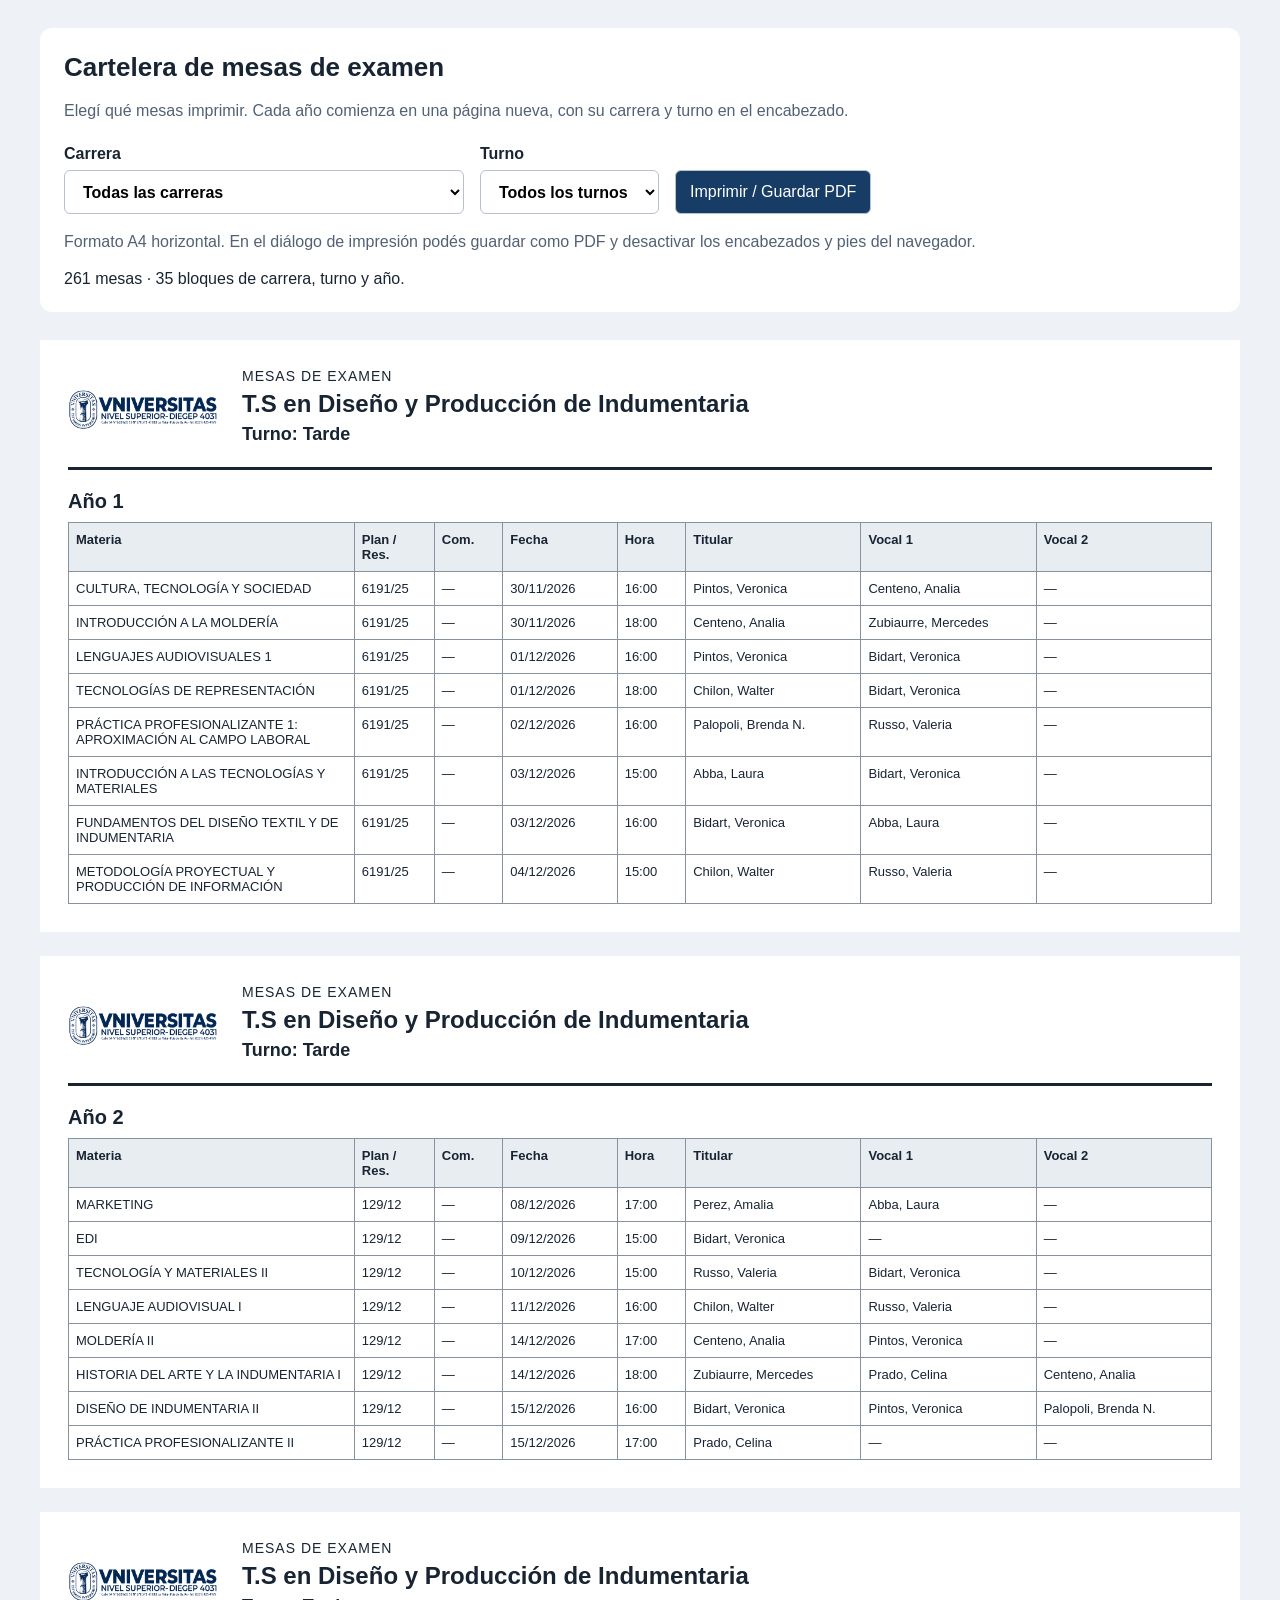
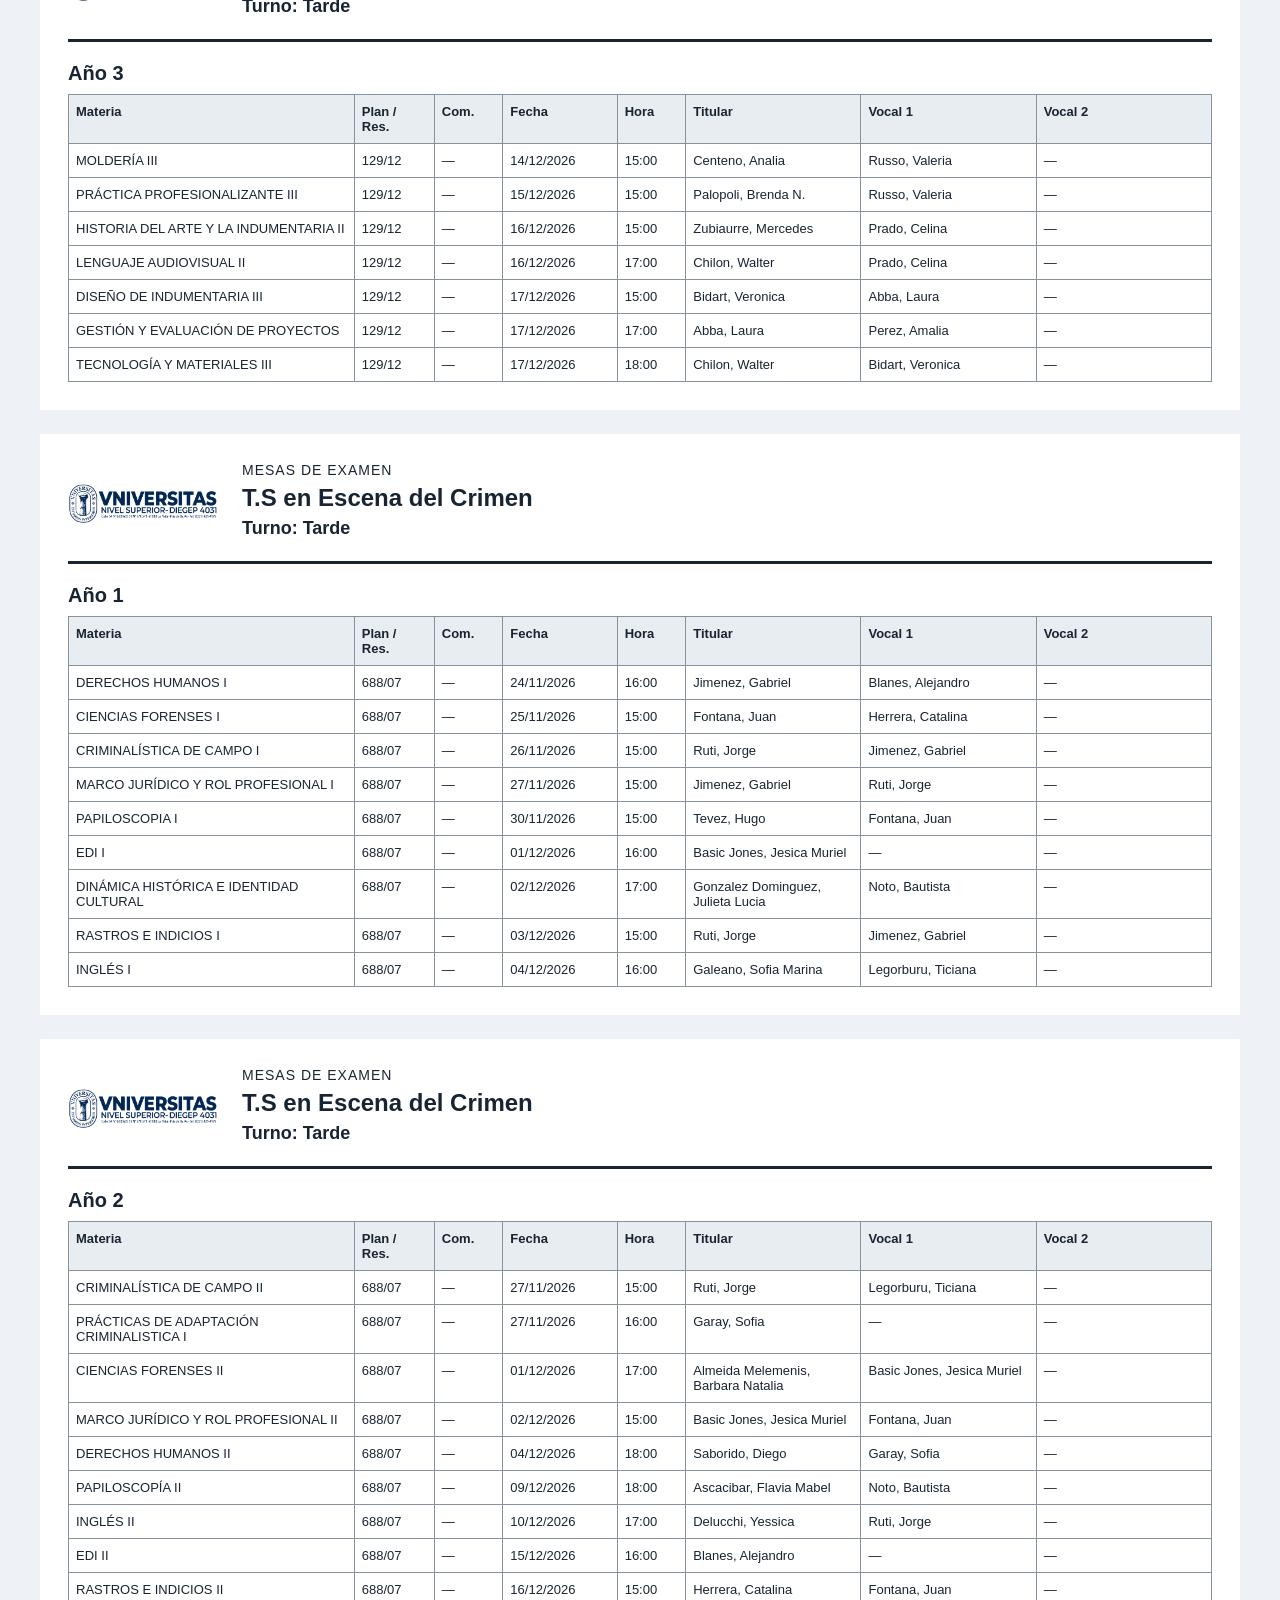
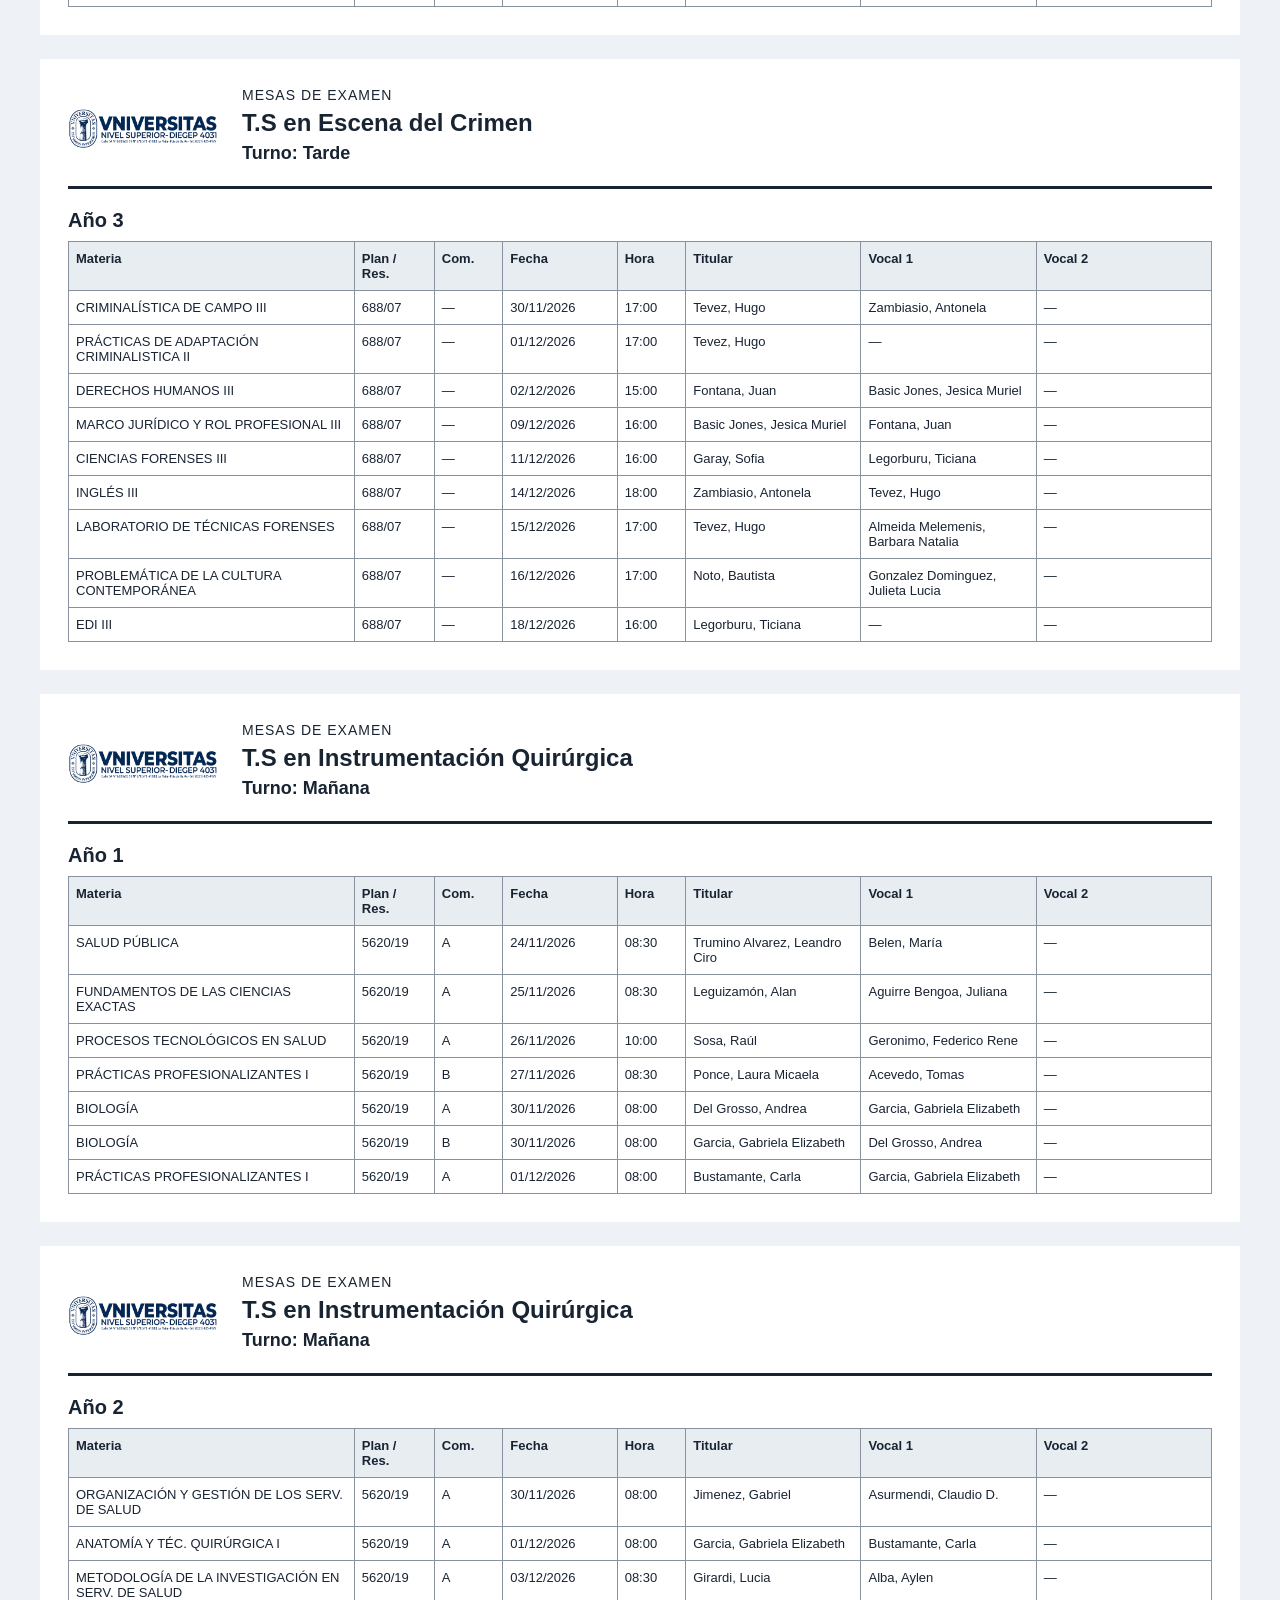
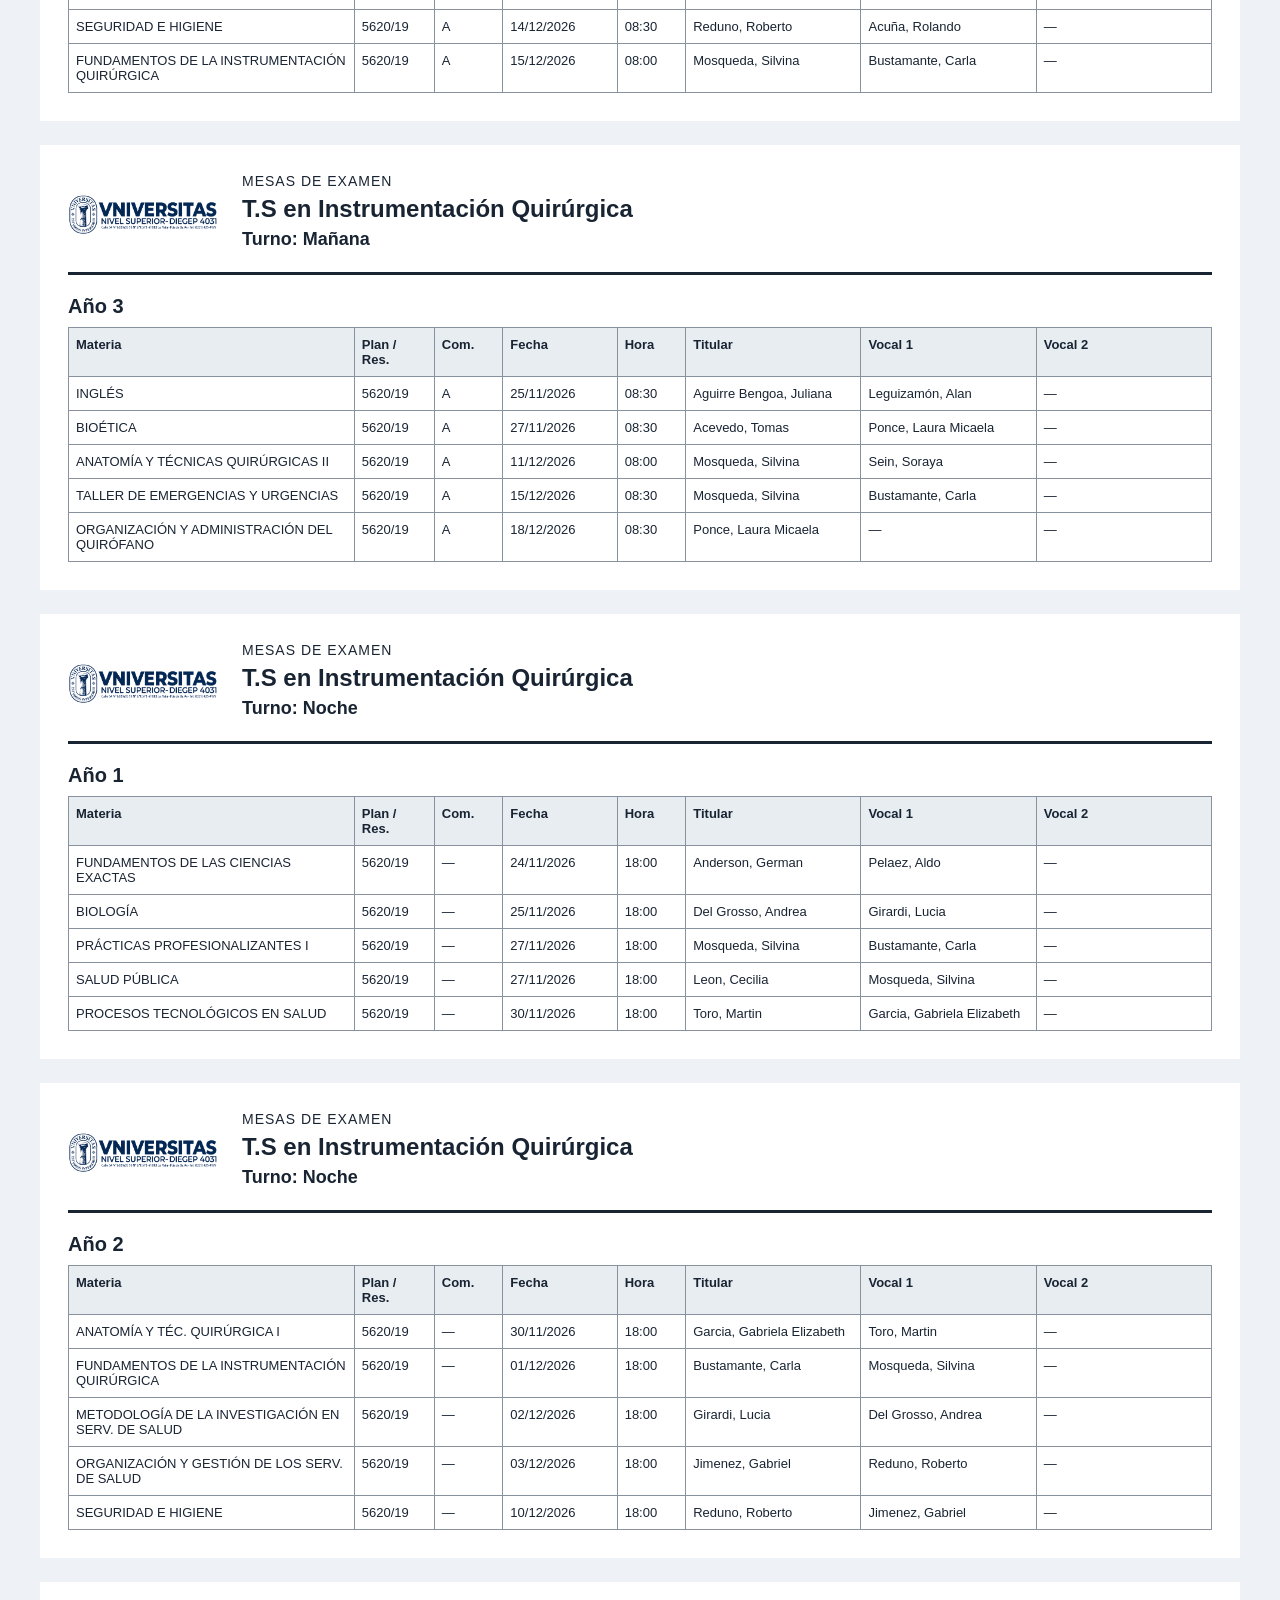
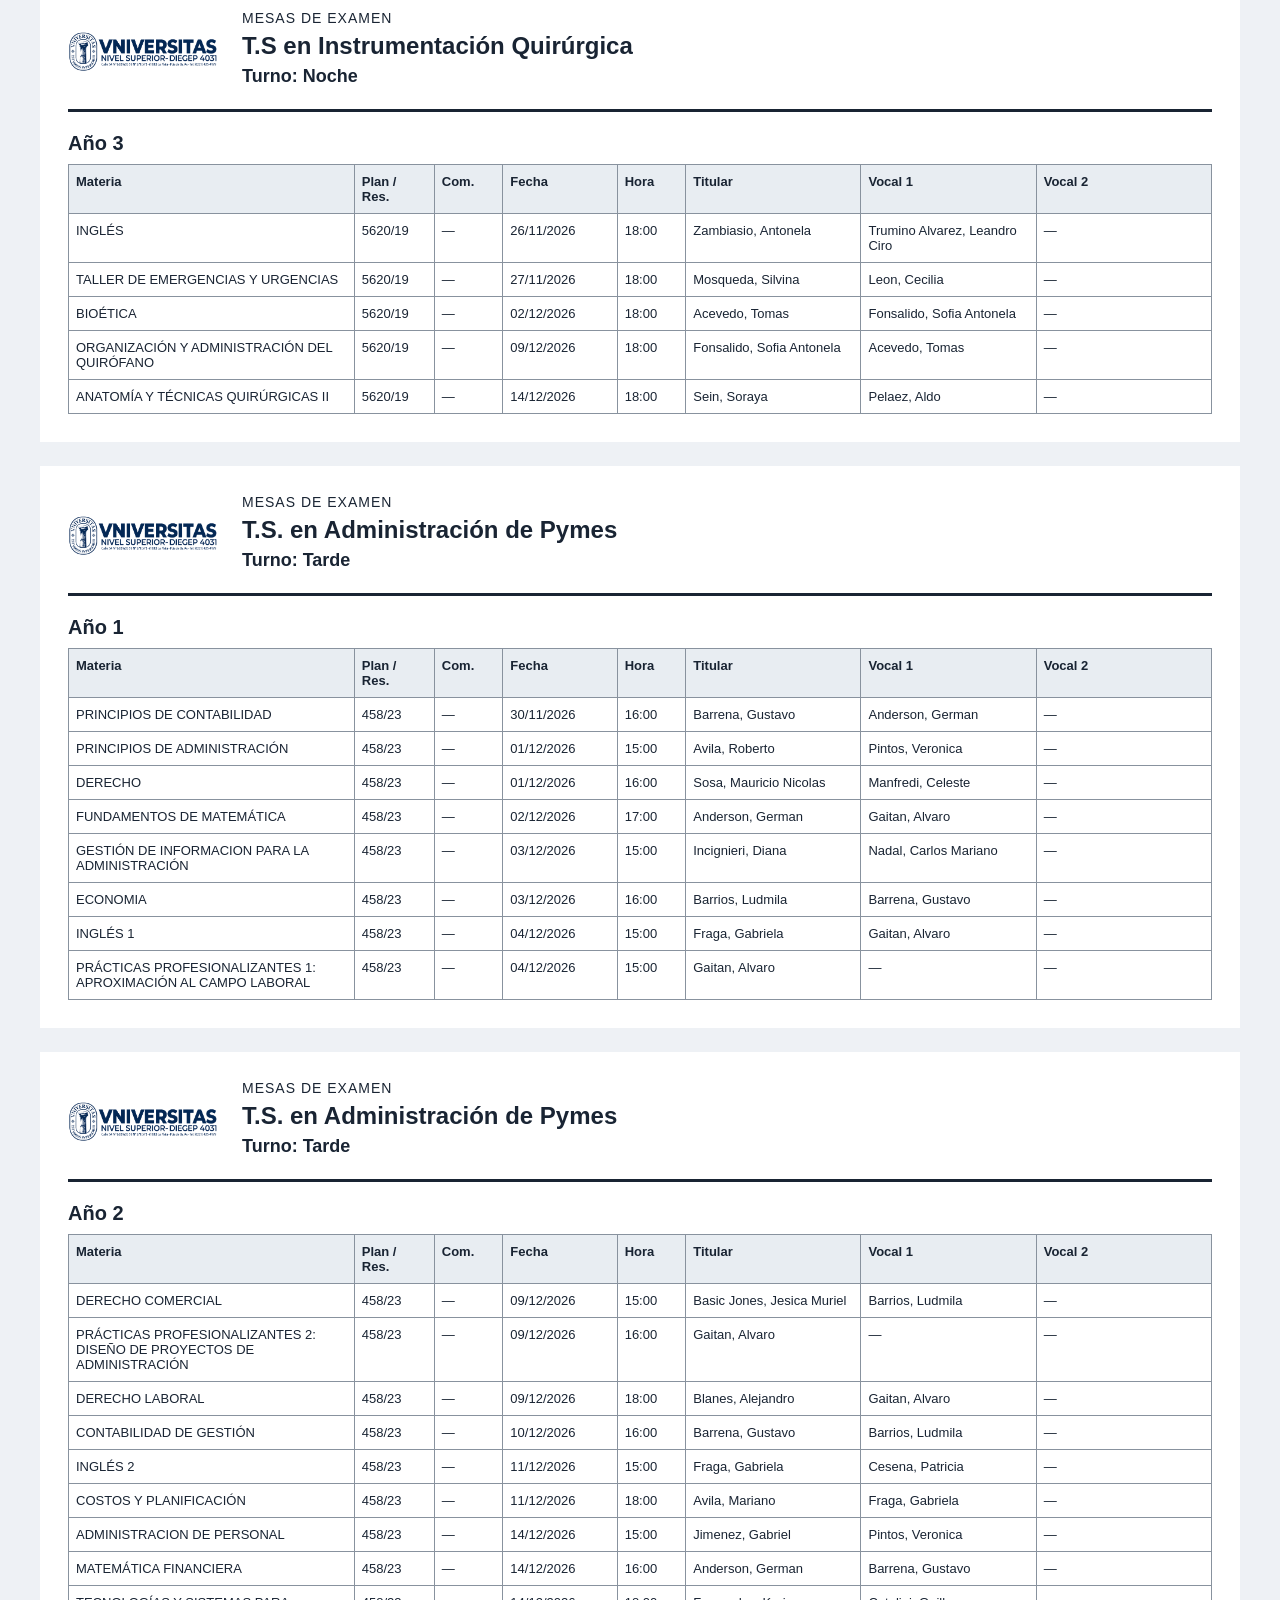
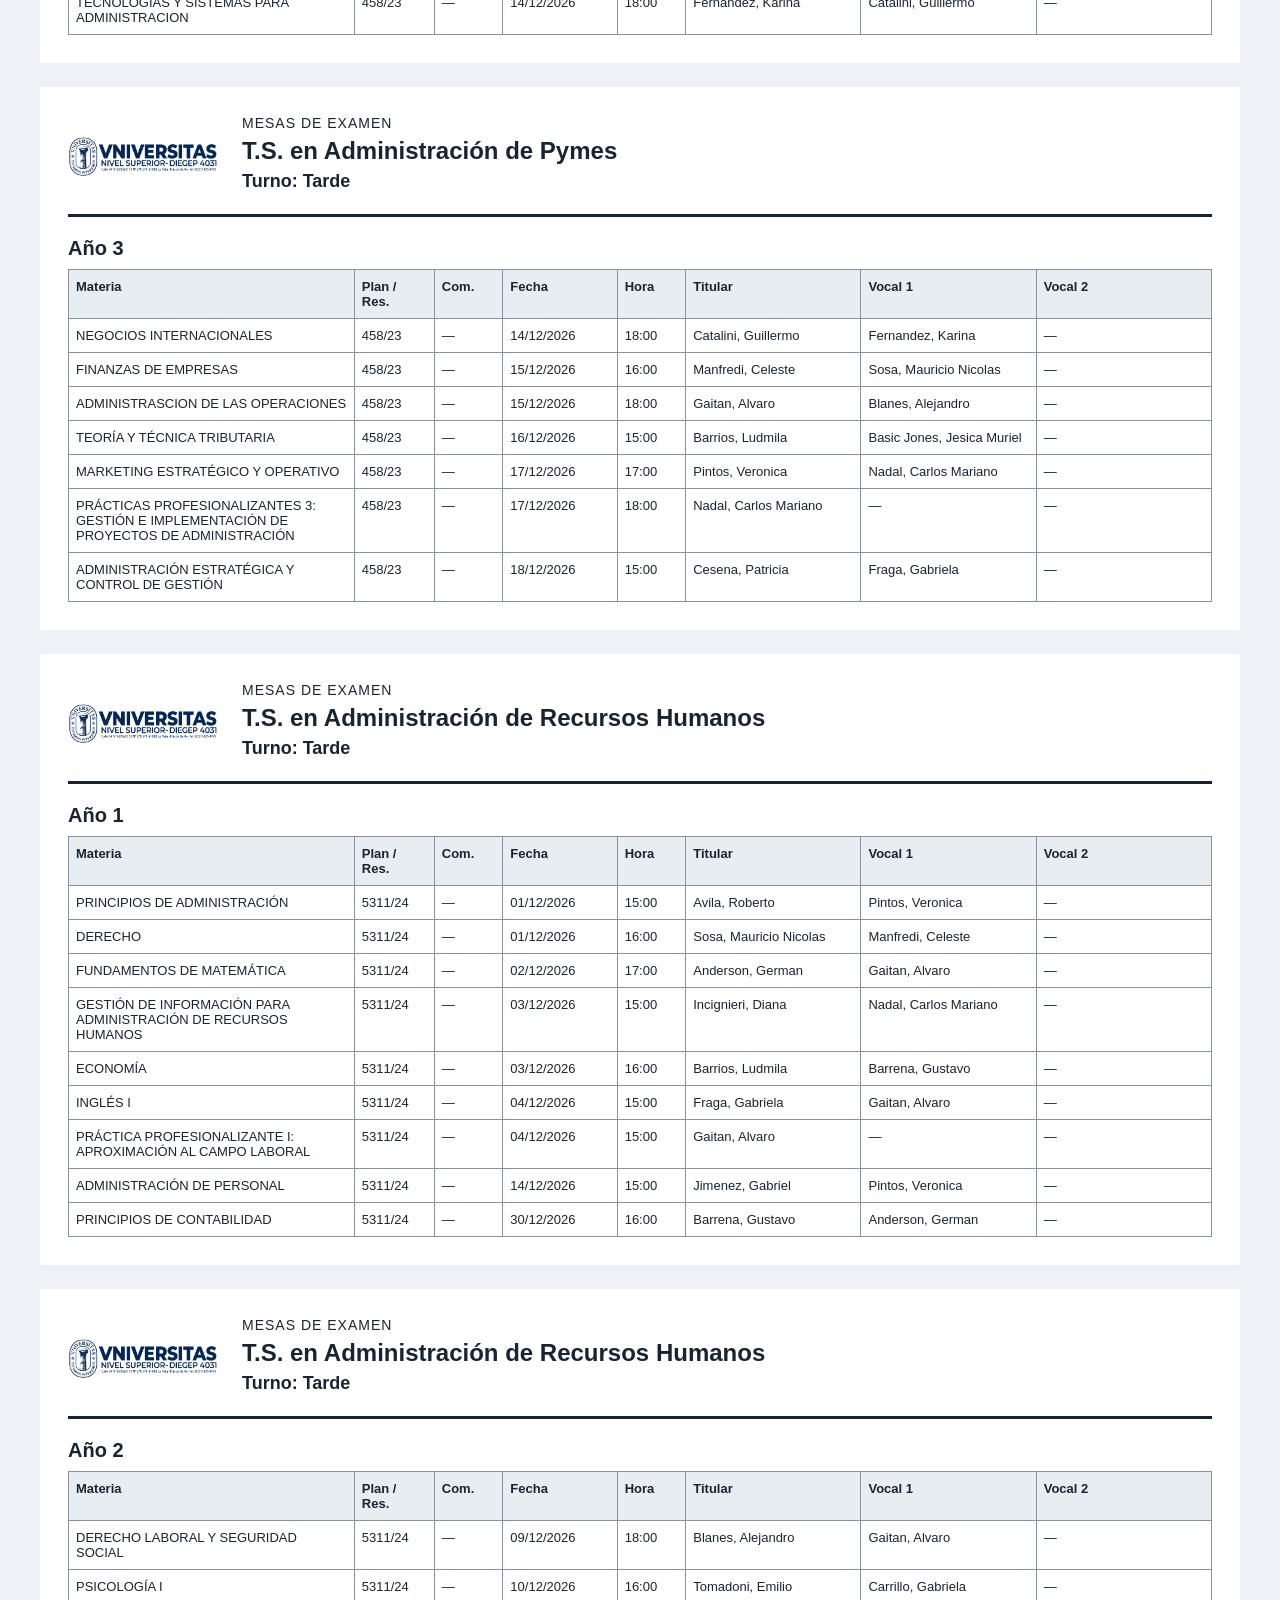
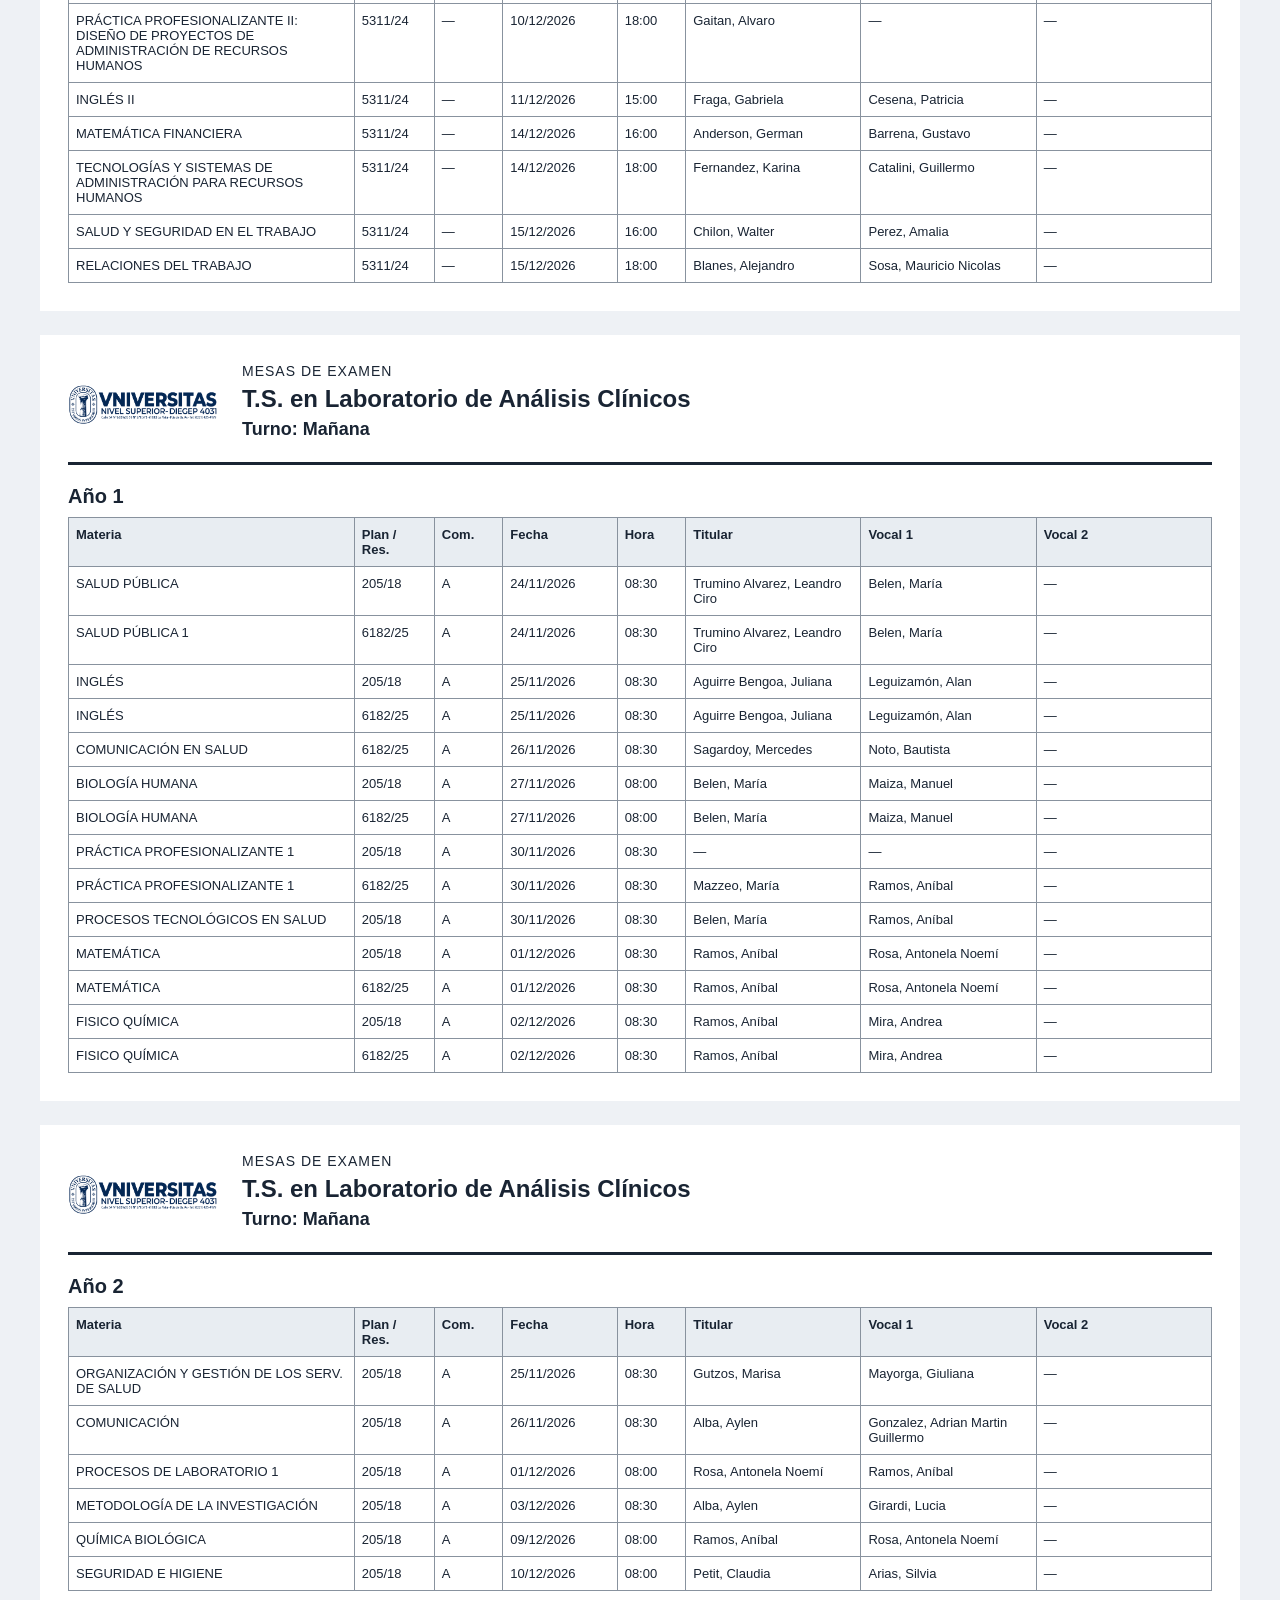
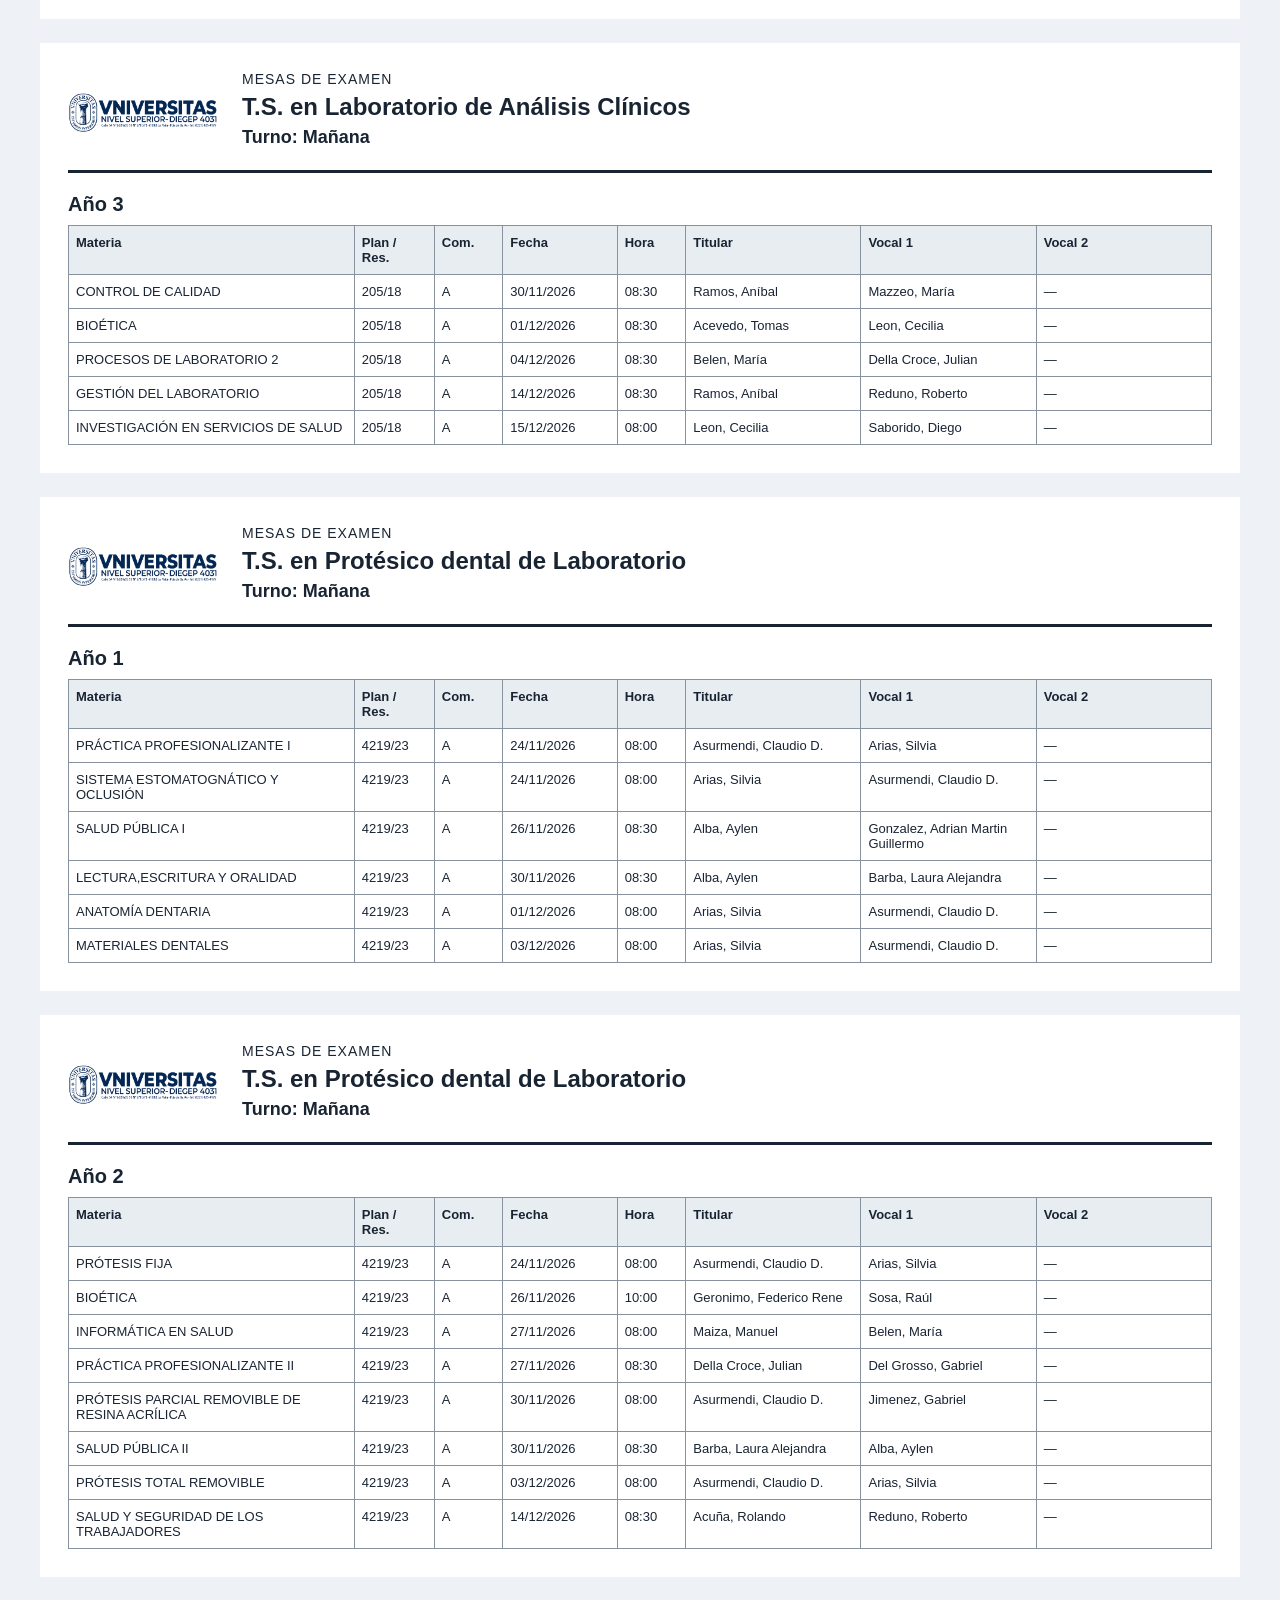
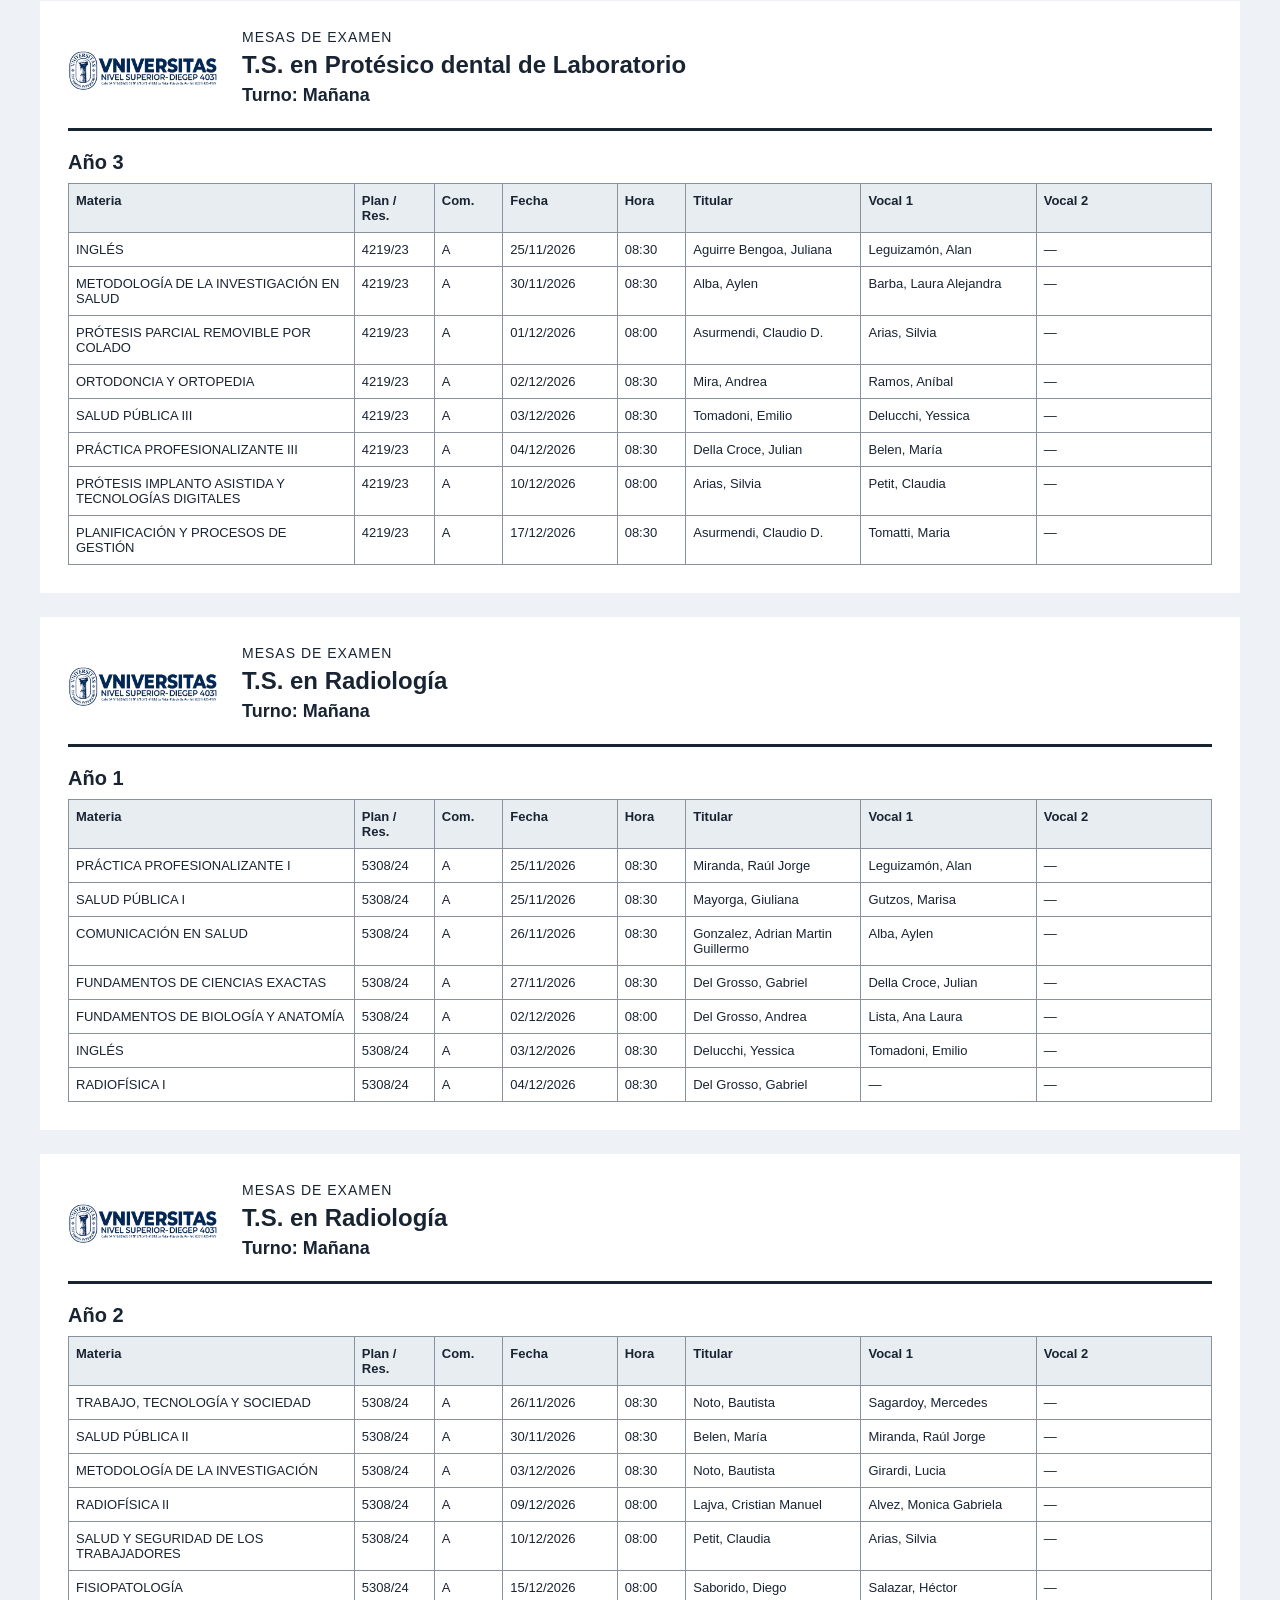
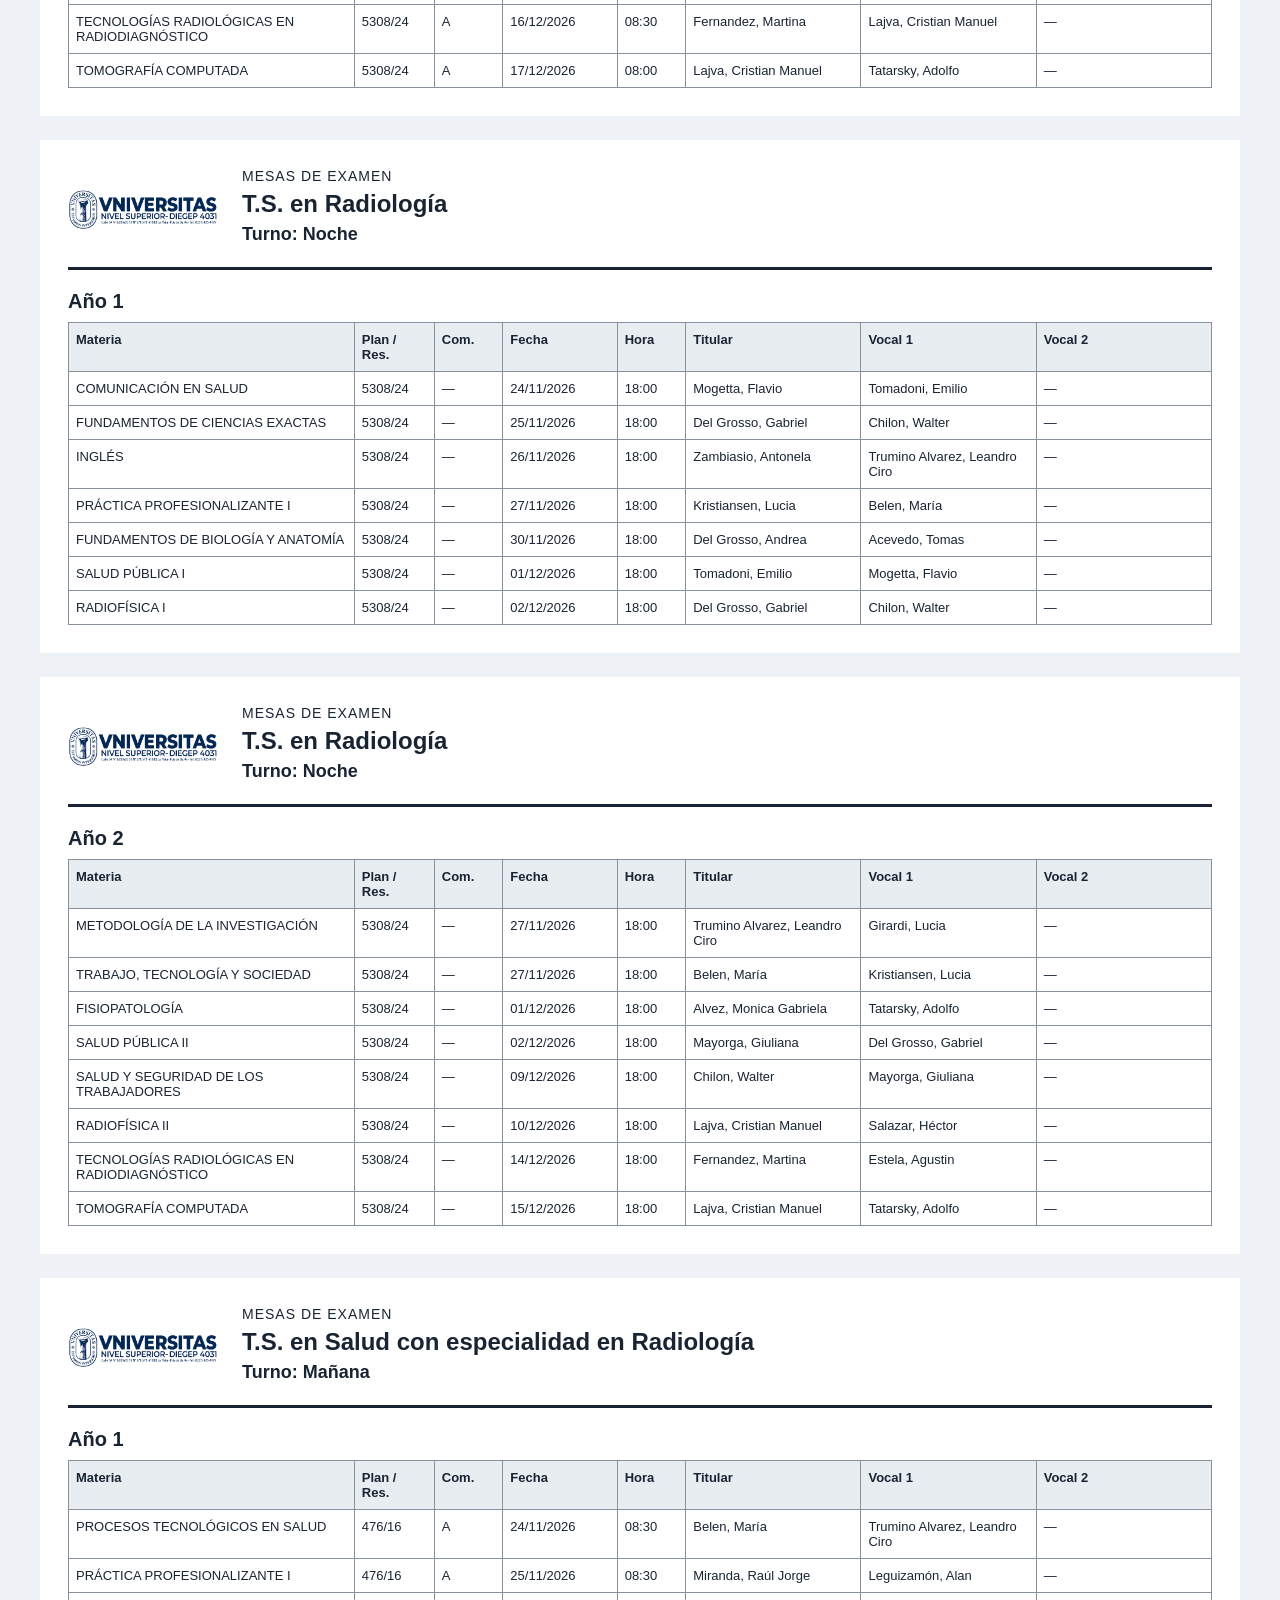
==== cartelera.html @ 2bb228de "agrego cartelera.html para imprimir por carrera/año/turno" ====
<!doctype html>
<html lang="es">
<head>
  <meta charset="utf-8">
  <meta name="viewport" content="width=device-width, initial-scale=1">
  <meta name="robots" content="noindex, nofollow">
  <title>Cartelera · Mesas de examen</title>
  <style>
    * { box-sizing: border-box; }
    body { margin: 0; background: #eef1f5; color: #192433; font-family: Arial, sans-serif; }
    .herramientas { max-width: 1200px; margin: 28px auto; padding: 24px; background: white; border-radius: 12px; }
    h1 { margin: 0 0 8px; font-size: 26px; }
    .ayuda { color: #536174; line-height: 1.5; }
    fieldset { border: 0; padding: 0; margin: 22px 0 12px; display: flex; gap: 16px; flex-wrap: wrap; align-items: end; }
    label { display: grid; gap: 7px; font-weight: bold; }
    select, button { min-height: 44px; padding: 10px 14px; border: 1px solid #b7c1cd; border-radius: 6px; font: inherit; }
    select { max-width: 100%; background: white; }
    button { background: #173c65; color: white; cursor: pointer; }
    button:disabled { opacity: .5; cursor: default; }
    :focus-visible { outline: 3px solid #d68a20; outline-offset: 3px; }
    #estado { margin-bottom: 0; }
    #cartelera { max-width: 1200px; margin: 0 auto 40px; }
    .bloque { margin-bottom: 24px; background: white; padding: 28px; }
    .encabezado { display: flex; align-items: center; gap: 24px; border-bottom: 3px solid #192433; padding-bottom: 16px; }
    .encabezado img { width: 150px; height: 70px; object-fit: contain; }
    .encabezado p { margin: 0 0 6px; font-size: 14px; text-transform: uppercase; letter-spacing: 1px; }
    .encabezado h2 { margin: 0 0 6px; font-size: 24px; }
    .encabezado .turno { font-size: 18px; font-weight: bold; text-transform: none; letter-spacing: 0; }
    .tabla { overflow-x: auto; }
    table { width: 100%; border-collapse: collapse; margin-top: 20px; table-layout: fixed; }
    caption { text-align: left; padding: 0 0 9px; font-size: 20px; font-weight: bold; }
    th, td { border: 1px solid #88929e; padding: 9px 7px; text-align: left; vertical-align: top; font-size: 13px; overflow-wrap: anywhere; }
    th { background: #e8edf2; }
    .materia { width: 25%; } .plan { width: 7%; } .comision { width: 6%; }
    .fecha { width: 10%; } .hora { width: 6%; } .persona { width: 15.33%; }
    @media (max-width: 650px) {
      .herramientas { margin: 12px; padding: 18px; }
      .bloque { padding: 18px; }
      fieldset, label { width: 100%; }
      .encabezado { align-items: start; gap: 12px; }
      .encabezado img { width: 90px; }
      .encabezado h2 { font-size: 20px; }
      table { min-width: 950px; }
    }
    @page { size: A4 landscape; margin: 12mm; }
    @media print {
      body { background: white; color: black; }
      .herramientas { display: none; }
      #cartelera { max-width: none; margin: 0; }
      .bloque { margin: 0; padding: 0; break-before: page; }
      .bloque:first-child { break-before: auto; }
      .encabezado { break-inside: avoid; break-after: avoid; }
      .tabla { overflow: visible; }
      table { min-width: 0; margin-top: 6mm; }
      caption { break-after: avoid; }
      thead { display: table-header-group; }
      tr { break-inside: avoid; }
      th, td { padding: 2.2mm 1.7mm; font-size: 10pt; color: black; }
      th { background: white; }
      .encabezado h2 { font-size: 19pt; }
    }
  </style>
</head>
<body>
  <header class="herramientas">
    <h1>Cartelera de mesas de examen</h1>
    <p class="ayuda">Elegí qué mesas imprimir. Cada año comienza en una página nueva, con su carrera y turno en el encabezado.</p>
    <fieldset id="filtros" disabled aria-label="Selección de mesas">
      <label>Carrera<select id="carrera"><option value="">Todas las carreras</option></select></label>
      <label>Turno<select id="turno"><option value="">Todos los turnos</option></select></label>
      <button id="imprimir" type="button" disabled>Imprimir / Guardar PDF</button>
    </fieldset>
    <p class="ayuda">Formato A4 horizontal. En el diálogo de impresión podés guardar como PDF y desactivar los encabezados y pies del navegador.</p>
    <p id="estado" role="status" aria-live="polite">Cargando mesas…</p>
    <button id="reintentar" type="button" hidden>Reintentar</button>
  </header>
  <main id="cartelera" aria-label="Mesas para imprimir" aria-busy="true"></main>
  <script>
    const comparar = new Intl.Collator('es', { numeric: true, sensitivity: 'base' });
    const ui = Object.fromEntries(['carrera', 'turno', 'filtros', 'imprimir', 'estado', 'reintentar', 'cartelera']
      .map(id => [id, document.getElementById(id)]));
    let mesas = [];

    function validarMesas(datos) {
      const campos = ['materia', 'carrera', 'turno', 'anio', 'resolucion', 'comision', 'fecha', 'hora', 'docente'];
      return Array.isArray(datos) && datos.every(m => {
        if (!m || !campos.every(c => typeof m[c] === 'string')) return false;
        const vocalesValidos = (typeof m.vocal1 === 'string' && typeof m.vocal2 === 'string') ||
          (m.vocal1 === undefined && m.vocal2 === undefined && typeof m.vocal === 'string');
        if (!vocalesValidos || !/^\d{4}-\d{2}-\d{2}$/.test(m.fecha) || !/^([01]\d|2[0-3]):[0-5]\d$/.test(m.hora)) return false;
        const fecha = new Date(m.fecha + 'T12:00:00Z');
        return Number.isFinite(fecha.getTime()) && fecha.toISOString().slice(0, 10) === m.fecha;
      });
    }

    function llenarSelector(selector, valores, etiqueta) {
      const anterior = selector.value;
      const opciones = [...new Set(valores)].sort(comparar.compare);
      selector.replaceChildren(new Option(etiqueta, ''));
      opciones.forEach(valor => selector.add(new Option(valor || 'Sin informar', valor)));
      selector.value = opciones.includes(anterior) ? anterior : '';
    }

    function agruparMesas(datos) {
      const carreras = new Map();
      datos.forEach(mesa => {
        if (!carreras.has(mesa.carrera)) carreras.set(mesa.carrera, new Map());
        const turnos = carreras.get(mesa.carrera);
        if (!turnos.has(mesa.turno)) turnos.set(mesa.turno, new Map());
        const anios = turnos.get(mesa.turno);
        if (!anios.has(mesa.anio)) anios.set(mesa.anio, []);
        anios.get(mesa.anio).push(mesa);
      });
      return carreras;
    }

    function texto(etiqueta, contenido) {
      const elemento = document.createElement(etiqueta);
      elemento.textContent = contenido;
      return elemento;
    }

    function crearTabla(anio, datos) {
      const contenedor = document.createElement('div');
      contenedor.className = 'tabla';
      const tabla = document.createElement('table');
      tabla.append(texto('caption', anio ? 'Año ' + anio : 'Año no informado'));
      const cabecera = document.createElement('thead');
      const filaCabecera = document.createElement('tr');
      const columnas = [['Materia', 'materia'], ['Plan / Res.', 'plan'], ['Com.', 'comision'],
        ['Fecha', 'fecha'], ['Hora', 'hora'], ['Titular', 'persona'], ['Vocal 1', 'persona'], ['Vocal 2', 'persona']];
      columnas.forEach(([titulo, clase]) => {
        const celda = texto('th', titulo);
        celda.scope = 'col';
        celda.className = clase;
        filaCabecera.append(celda);
      });
      cabecera.append(filaCabecera);
      tabla.append(cabecera);
      const cuerpo = document.createElement('tbody');
      [...datos].sort((a, b) => comparar.compare(a.fecha + a.hora, b.fecha + b.hora) ||
        comparar.compare(a.materia, b.materia) || comparar.compare(a.comision, b.comision)).forEach(mesa => {
        const fila = document.createElement('tr');
        const fecha = mesa.fecha.split('-').reverse().join('/');
        const valores = [mesa.materia, mesa.resolucion, mesa.comision, fecha, mesa.hora,
          mesa.docente, mesa.vocal1 ?? mesa.vocal ?? '', mesa.vocal2 ?? ''];
        valores.forEach(valor => fila.append(texto('td', valor || '—')));
        cuerpo.append(fila);
      });
      tabla.append(cuerpo);
      contenedor.append(tabla);
      return contenedor;
    }

    function renderizar() {
      const seleccion = mesas.filter(m => (!ui.carrera.value || m.carrera === ui.carrera.value) &&
        (!ui.turno.value || m.turno === ui.turno.value));
      const grupos = agruparMesas(seleccion);
      ui.cartelera.replaceChildren();
      let cantidadBloques = 0;
      [...grupos.keys()].sort(comparar.compare).forEach(carrera => {
        const turnos = grupos.get(carrera);
        [...turnos.keys()].sort(comparar.compare).forEach(turno => {
          const anios = turnos.get(turno);
          [...anios.keys()].sort(comparar.compare).forEach(anio => {
            cantidadBloques++;
            const bloque = document.createElement('section');
            bloque.className = 'bloque';
            const encabezado = document.createElement('header');
            encabezado.className = 'encabezado';
            const logo = document.createElement('img');
            logo.src = './logo-universitas.png';
            logo.alt = 'Universitas';
            const titulo = document.createElement('div');
            titulo.append(texto('p', 'Mesas de examen'), texto('h2', carrera || 'Carrera no informada'));
            const subtitulo = texto('p', 'Turno: ' + (turno || 'No informado'));
            subtitulo.className = 'turno';
            titulo.append(subtitulo);
            encabezado.append(logo, titulo);
            bloque.append(encabezado);
            bloque.append(crearTabla(anio, anios.get(anio)));
            ui.cartelera.append(bloque);
          });
        });
      });
      ui.imprimir.disabled = seleccion.length === 0;
      ui.estado.textContent = seleccion.length
        ? seleccion.length + ' mesas · ' + cantidadBloques + ' bloques de carrera, turno y año.'
        : 'No hay mesas publicadas para esta selección.';
    }

    async function cargarMesas() {
      ui.filtros.disabled = true;
      ui.imprimir.disabled = true;
      ui.reintentar.hidden = true;
      ui.cartelera.replaceChildren();
      ui.cartelera.setAttribute('aria-busy', 'true');
      ui.estado.textContent = 'Cargando mesas…';
      try {
        const respuesta = await fetch('./mesas.json', { cache: 'no-cache' });
        if (!respuesta.ok) throw new Error('No se pudo cargar el listado.');
        const datos = await respuesta.json();
        if (!validarMesas(datos)) throw new Error('El listado no tiene el formato esperado.');
        mesas = datos;
        llenarSelector(ui.carrera, mesas.map(m => m.carrera), 'Todas las carreras');
        actualizarTurnos();
        ui.filtros.disabled = false;
        renderizar();
      } catch (_) {
        mesas = [];
        ui.estado.textContent = 'No se pudieron cargar las mesas. Reintentá en unos momentos.';
        ui.reintentar.hidden = false;
      } finally {
        ui.cartelera.setAttribute('aria-busy', 'false');
      }
    }

    function actualizarTurnos() {
      const seleccion = mesas.filter(m => !ui.carrera.value || m.carrera === ui.carrera.value);
      llenarSelector(ui.turno, seleccion.map(m => m.turno), 'Todos los turnos');
    }

    ui.carrera.addEventListener('change', () => { actualizarTurnos(); renderizar(); });
    ui.turno.addEventListener('change', renderizar);
    ui.imprimir.addEventListener('click', () => window.print());
    ui.reintentar.addEventListener('click', cargarMesas);
    cargarMesas();
  </script>
</body>
</html>
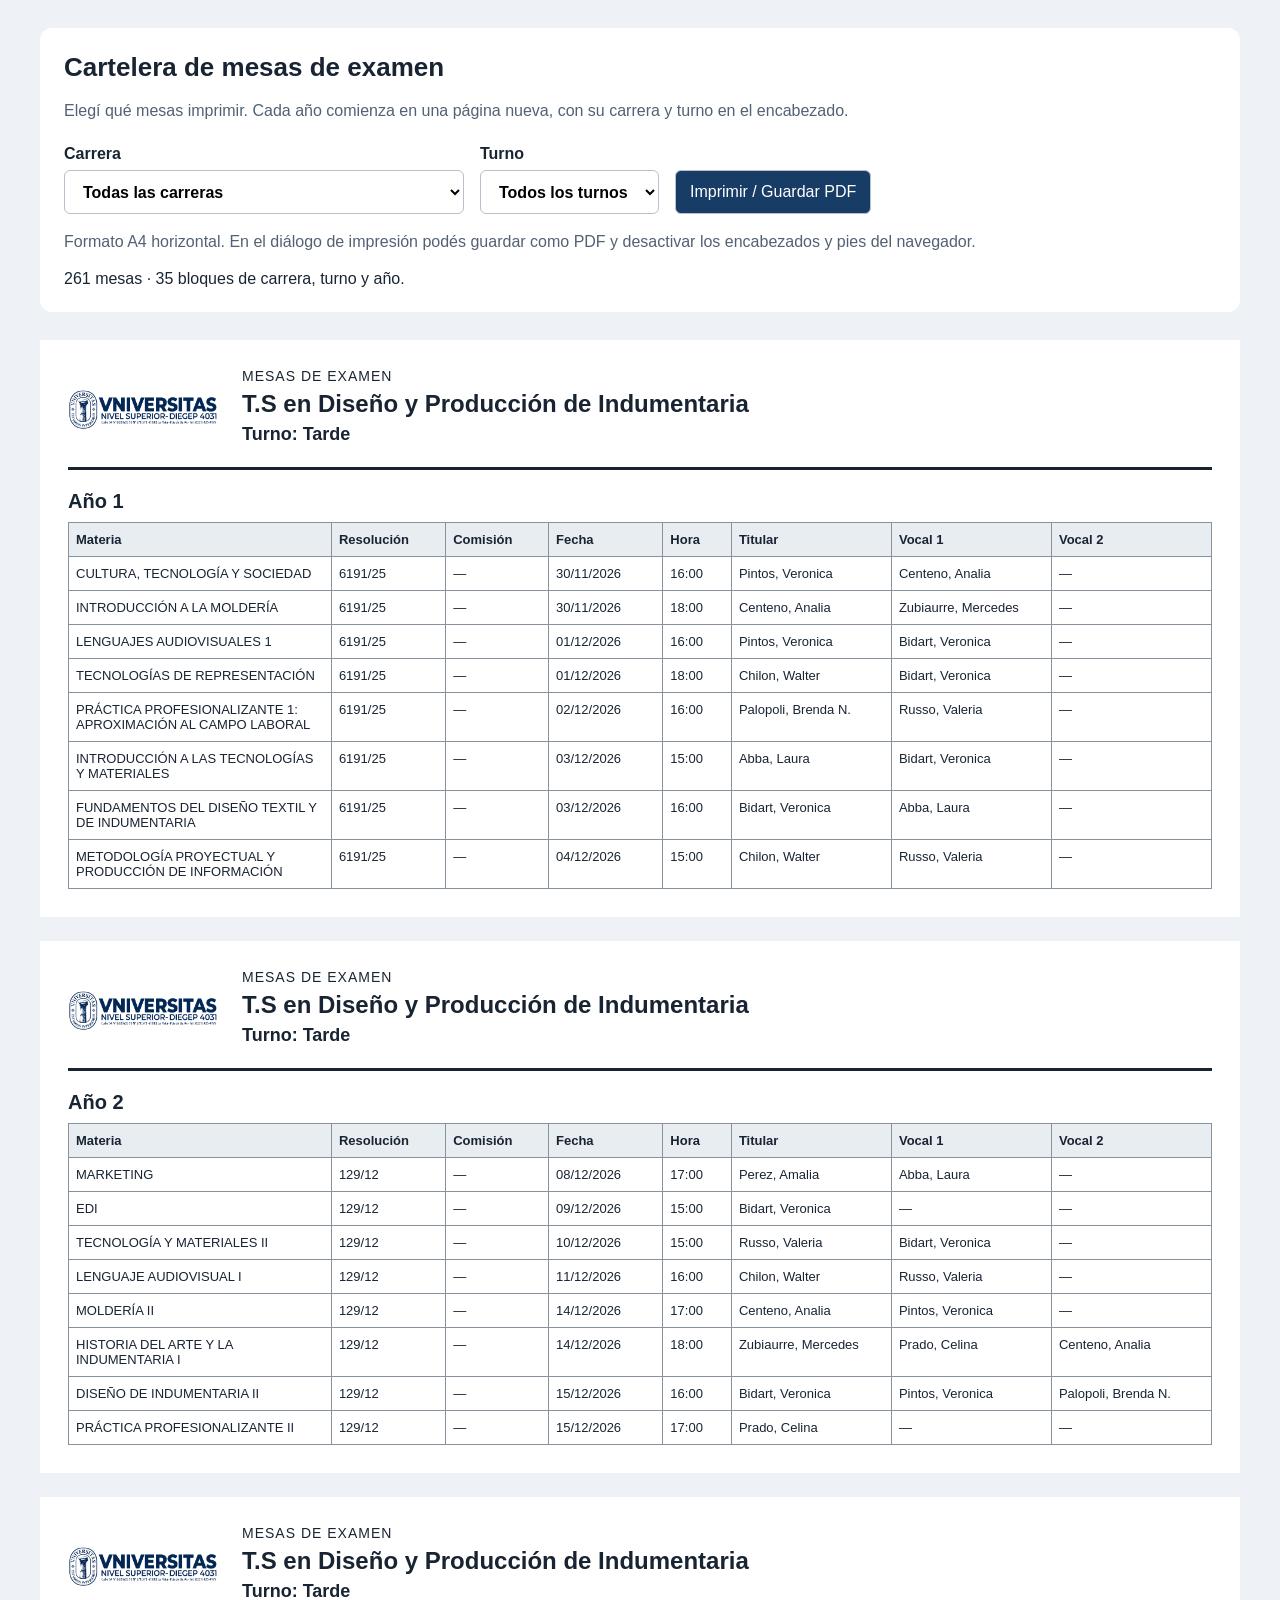
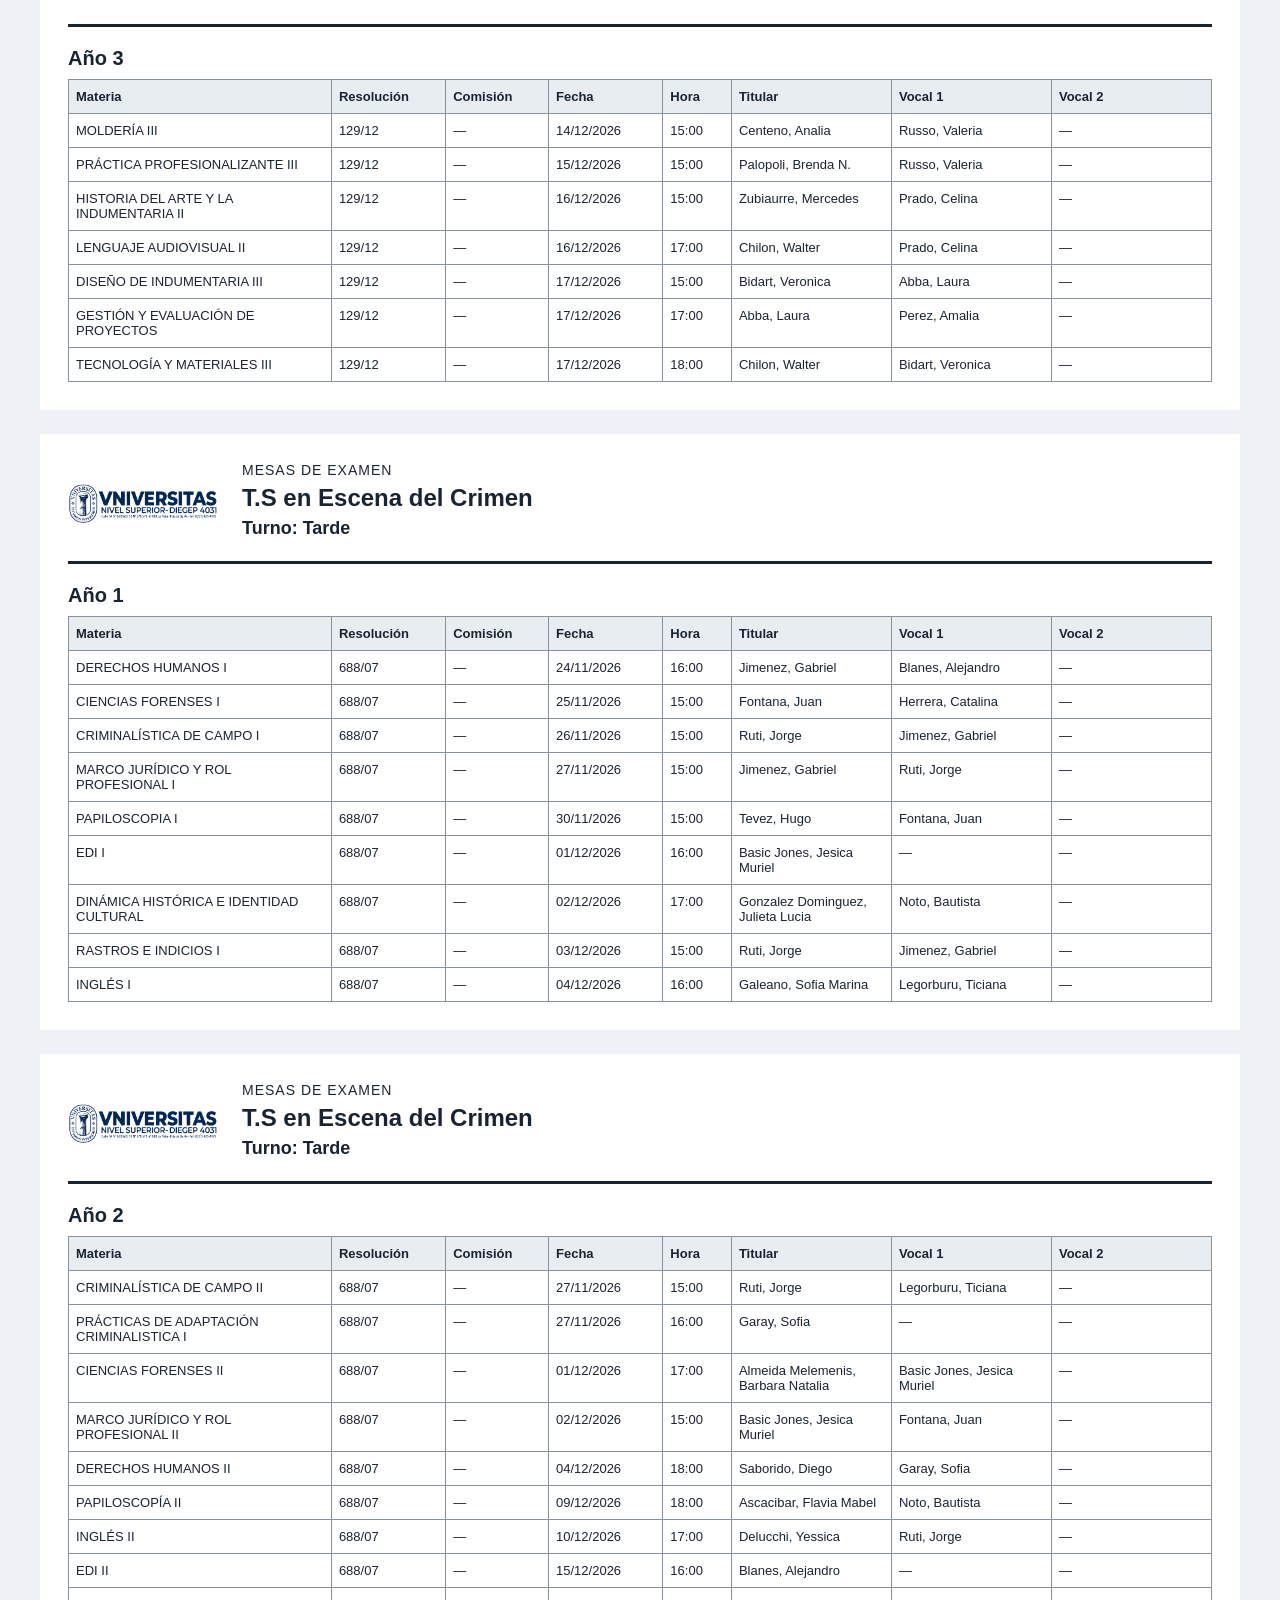
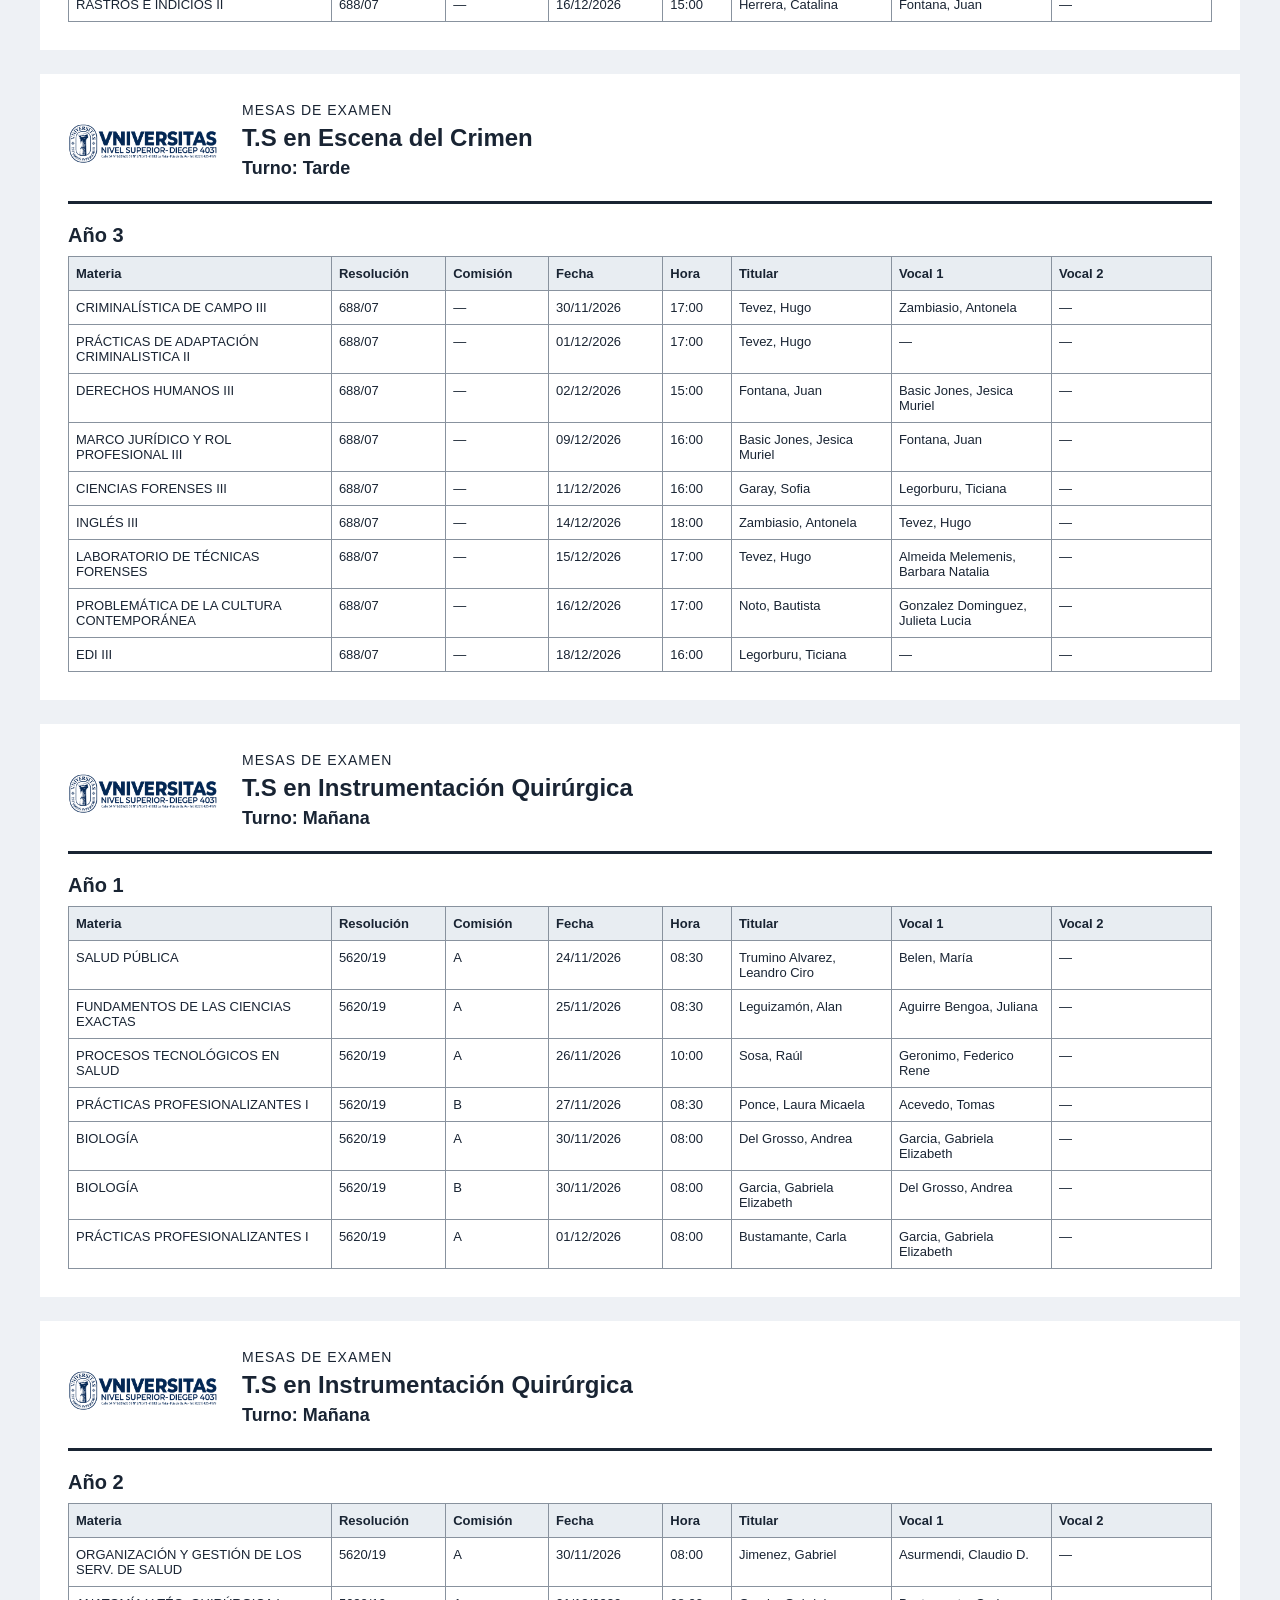
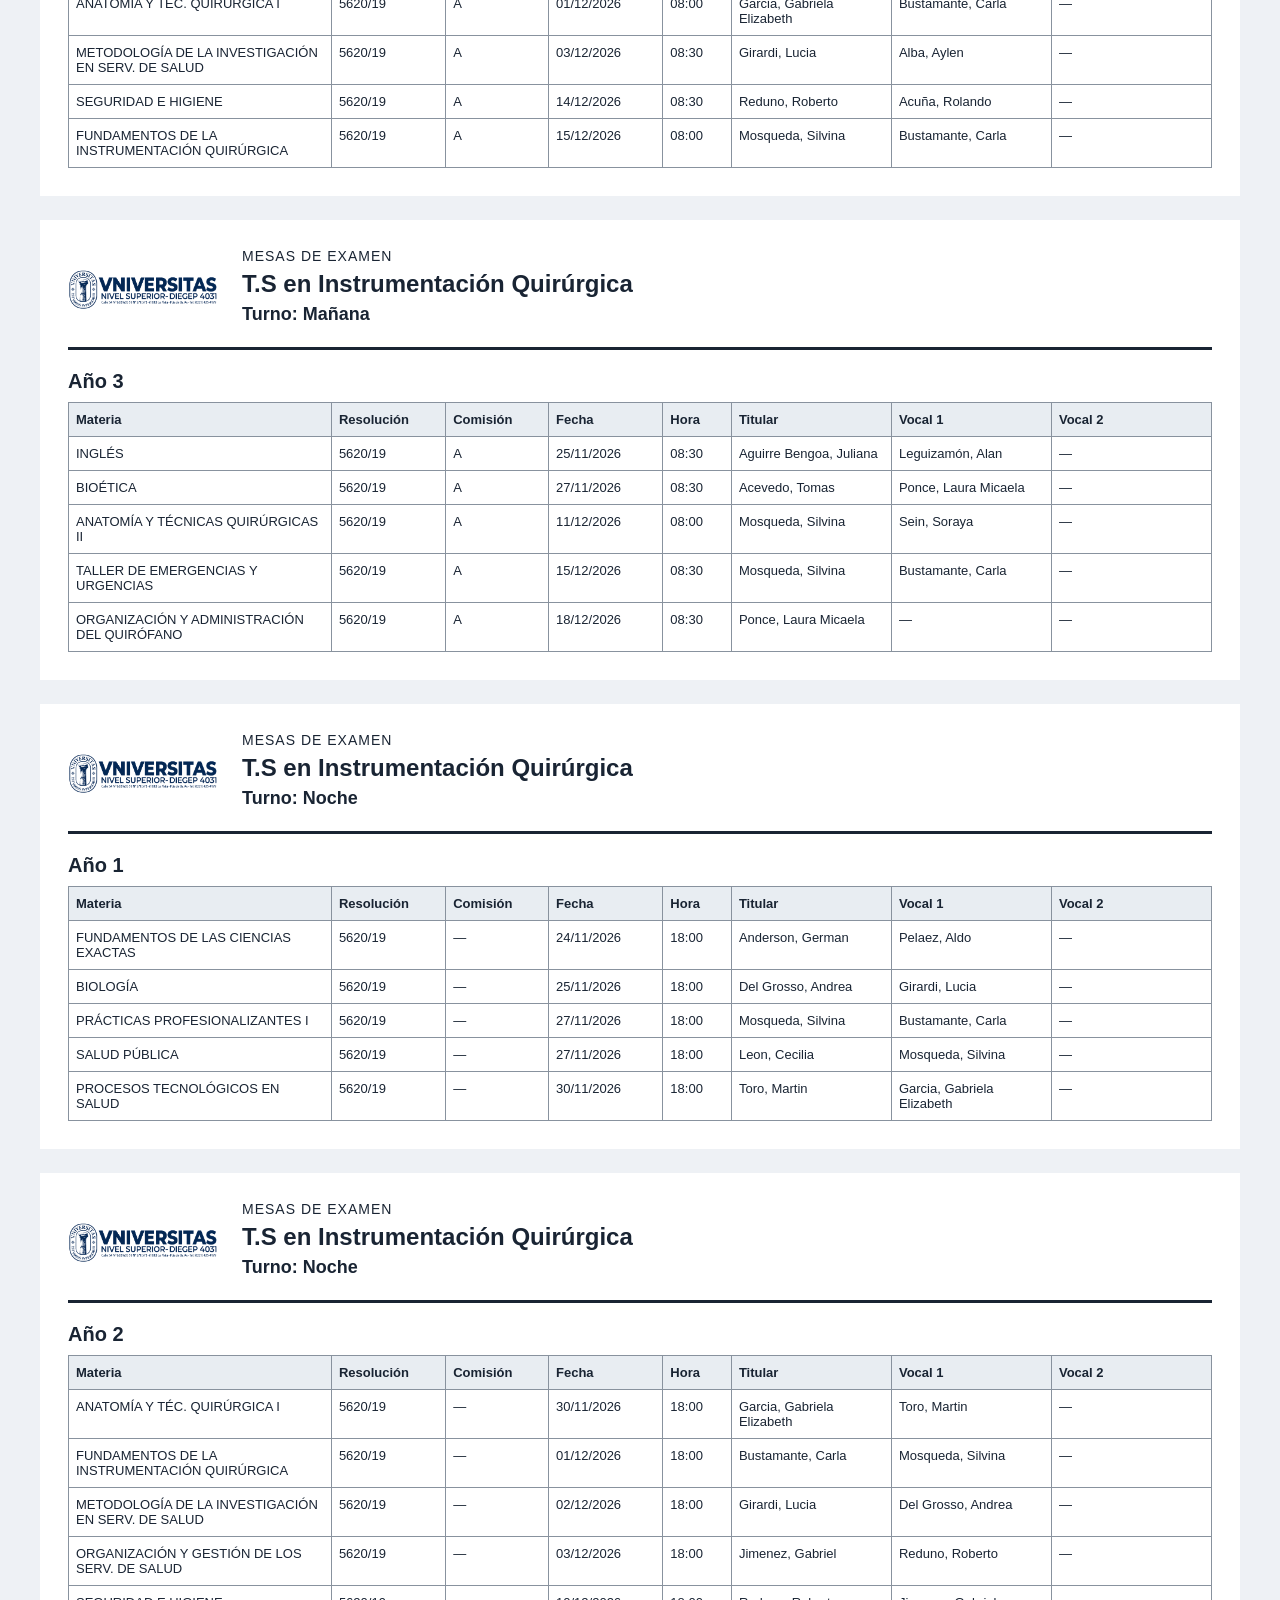
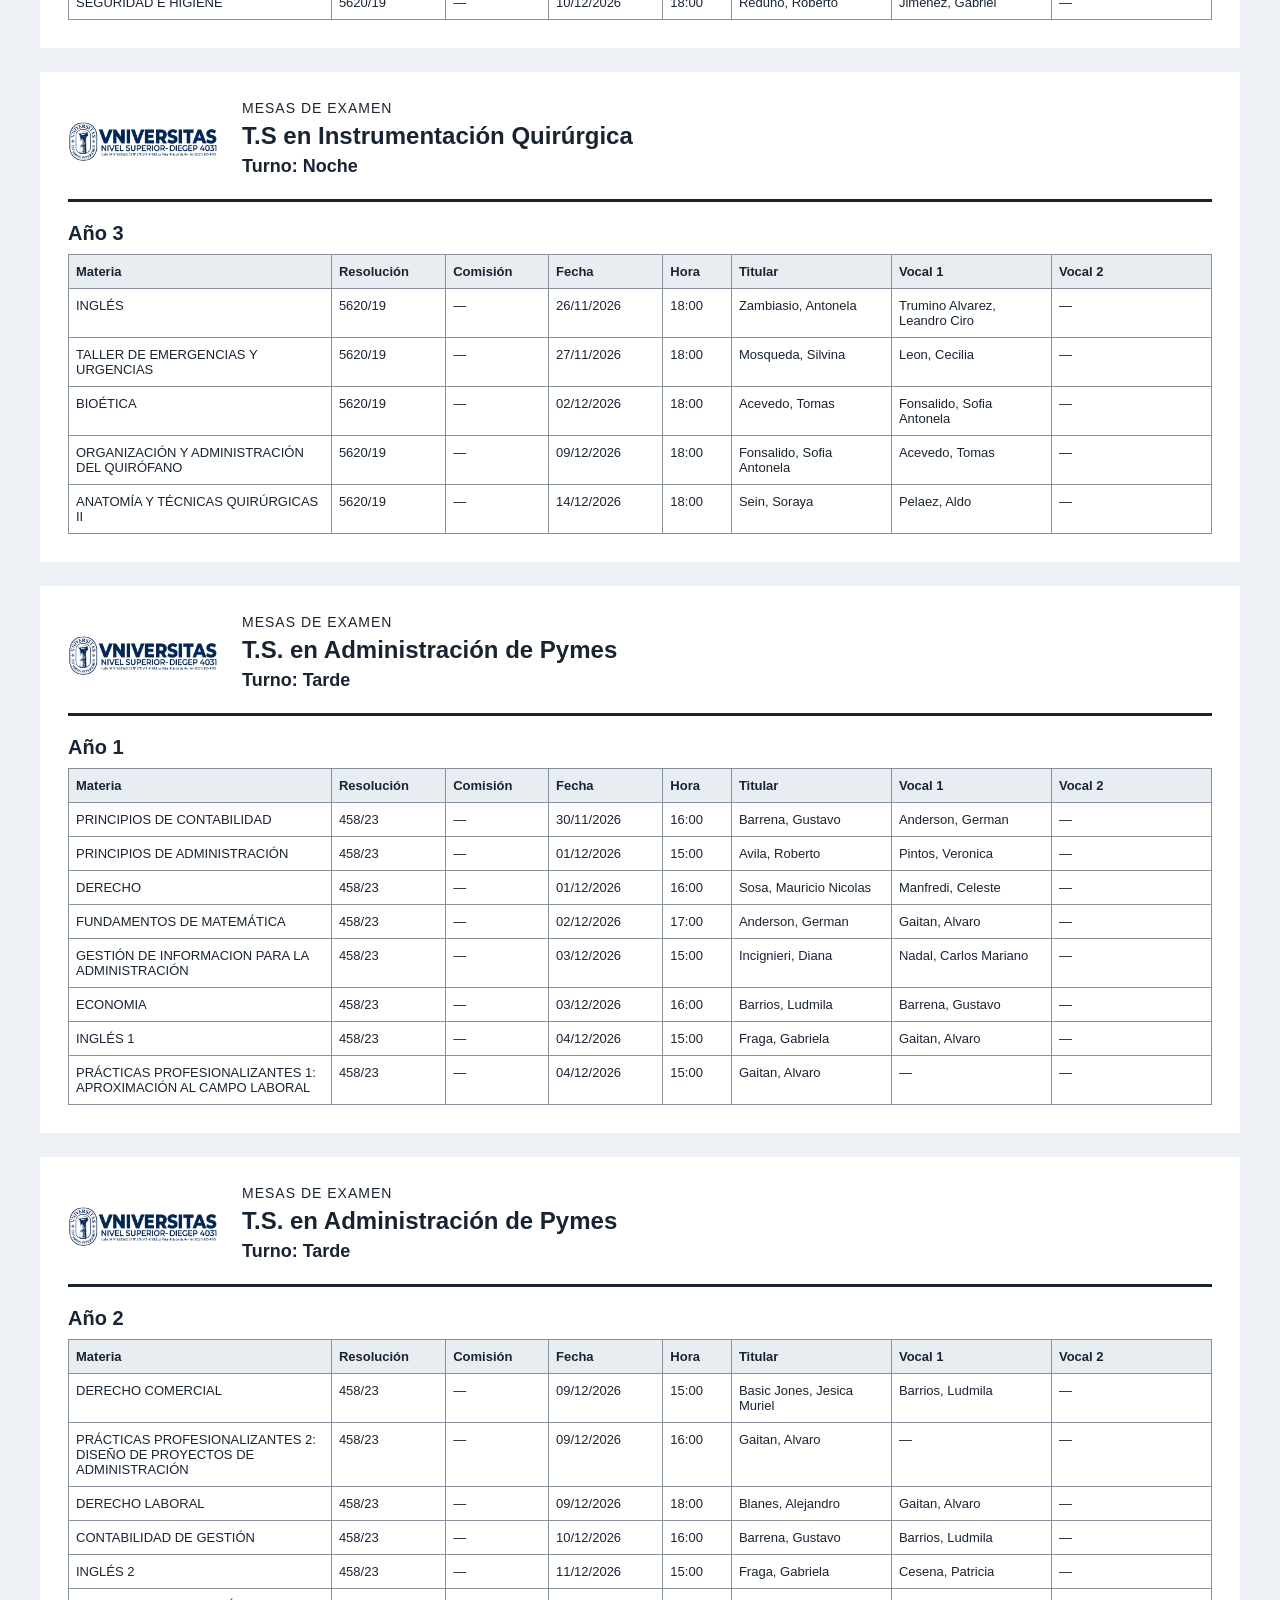
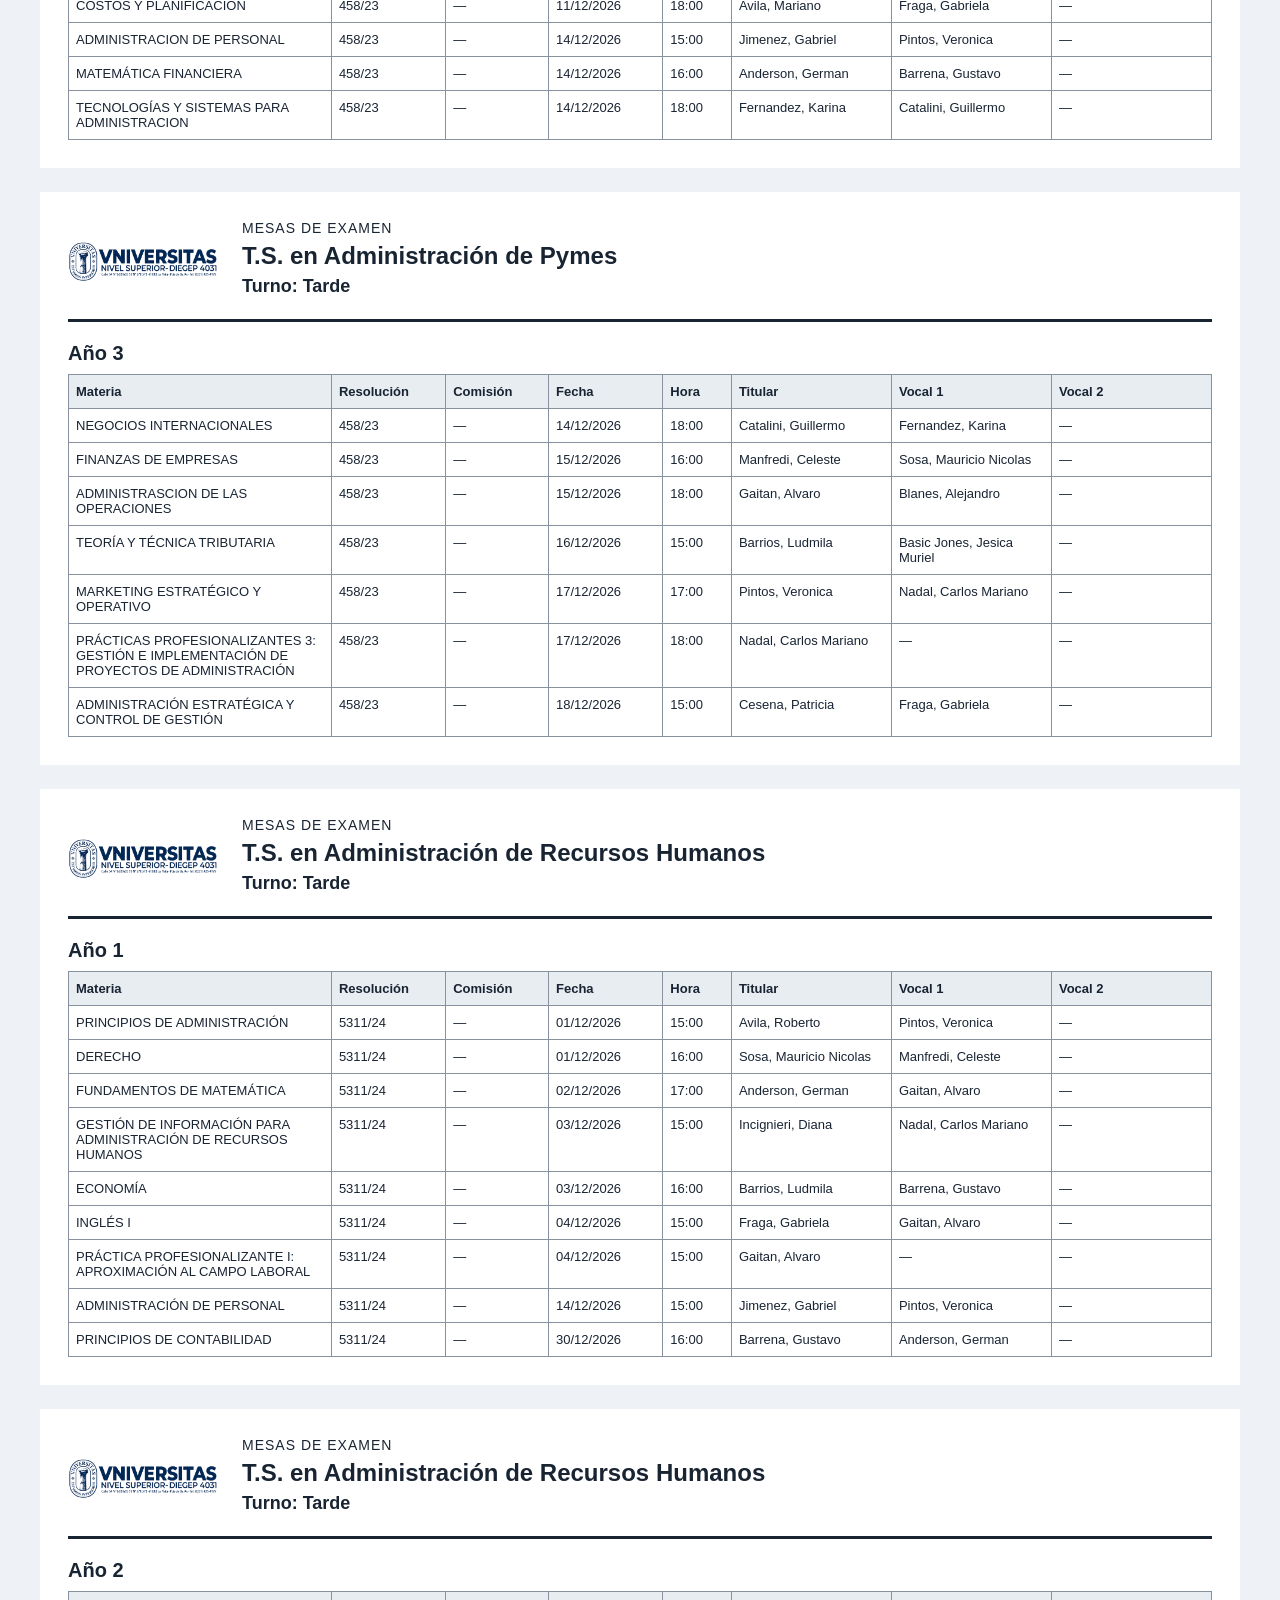
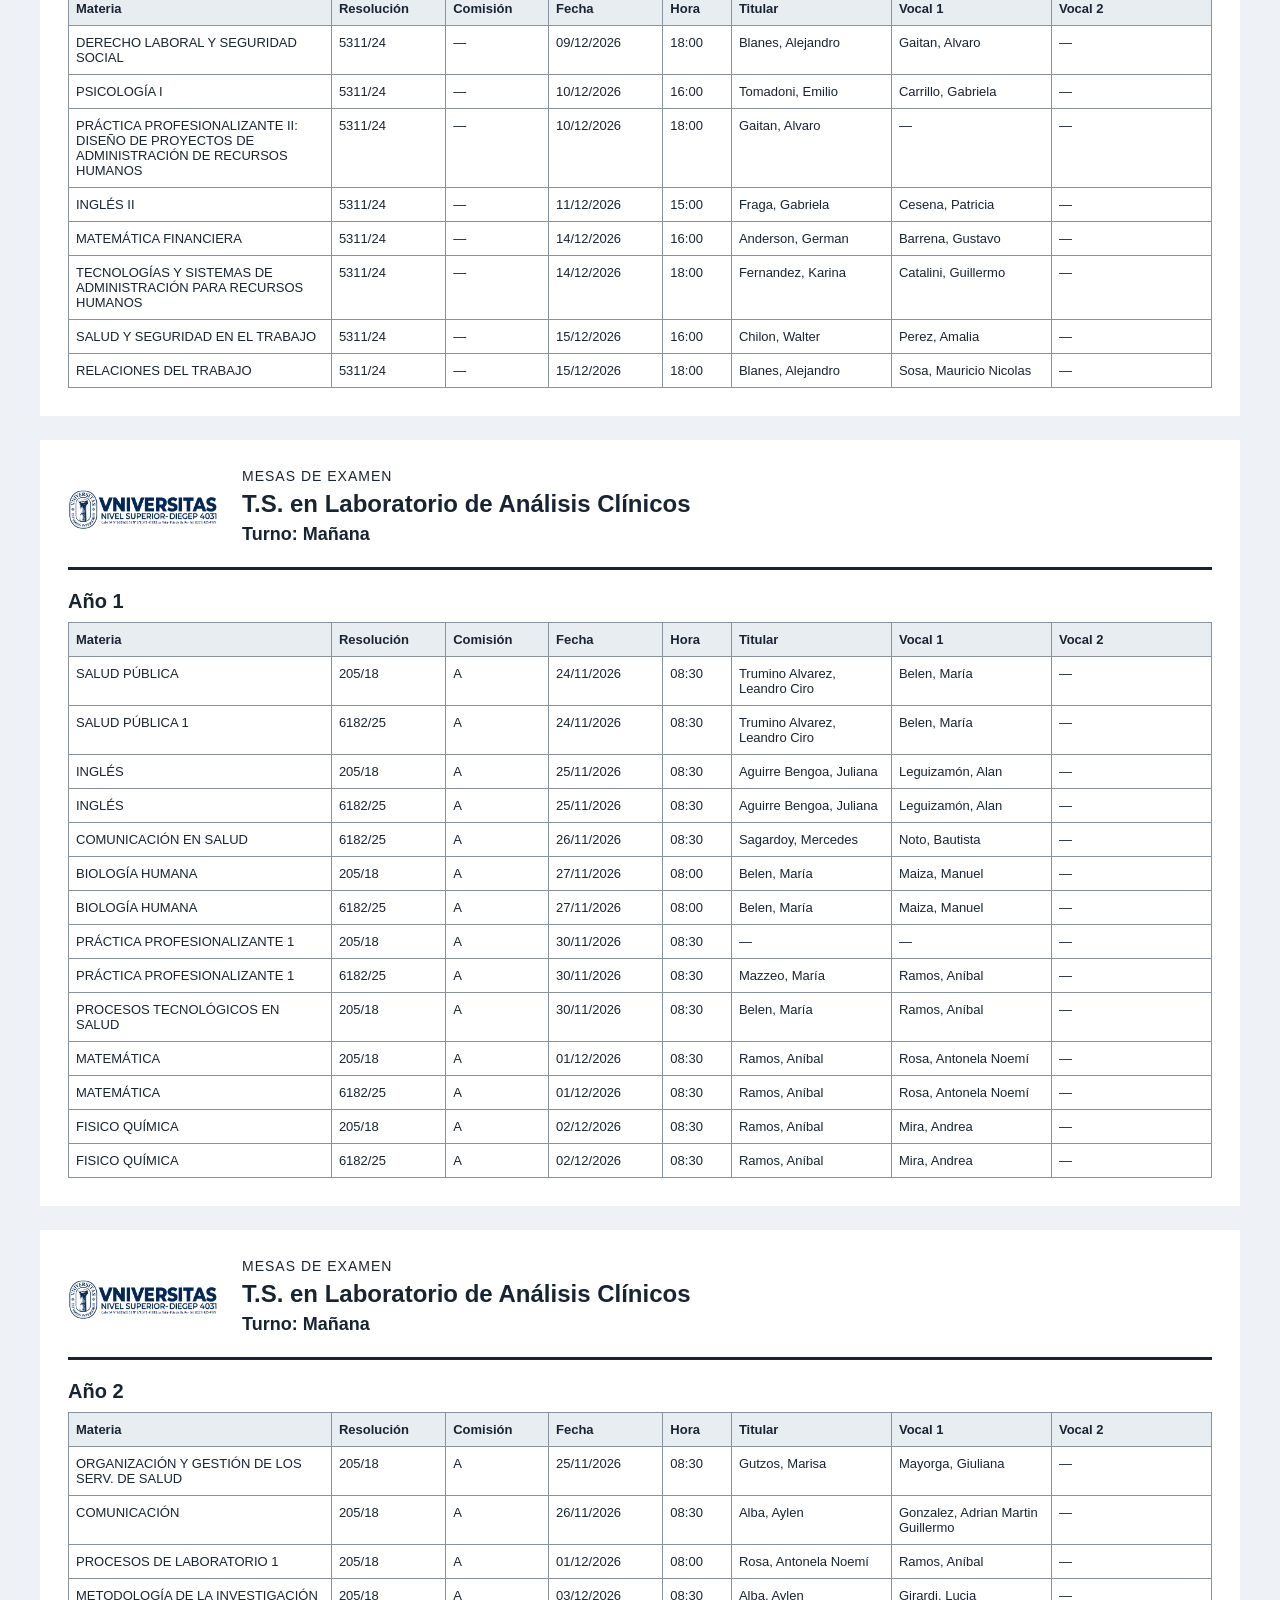
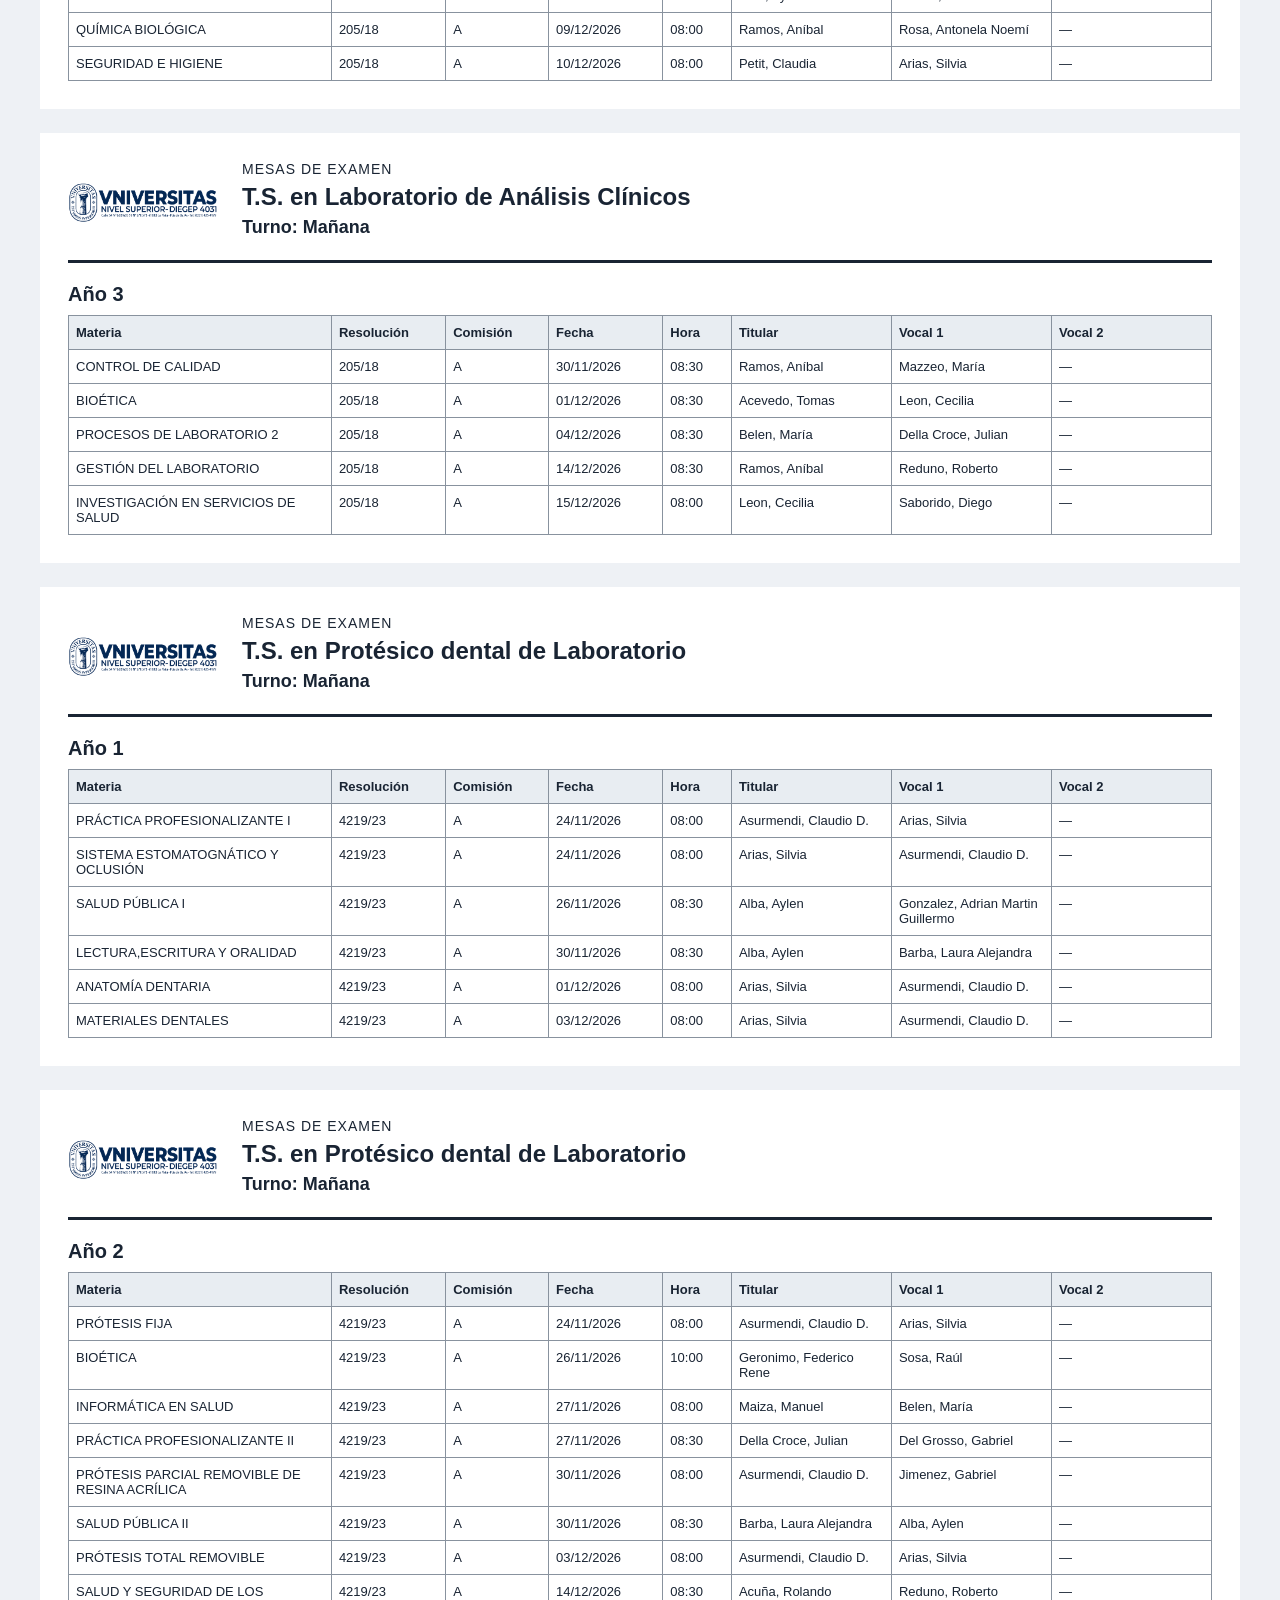
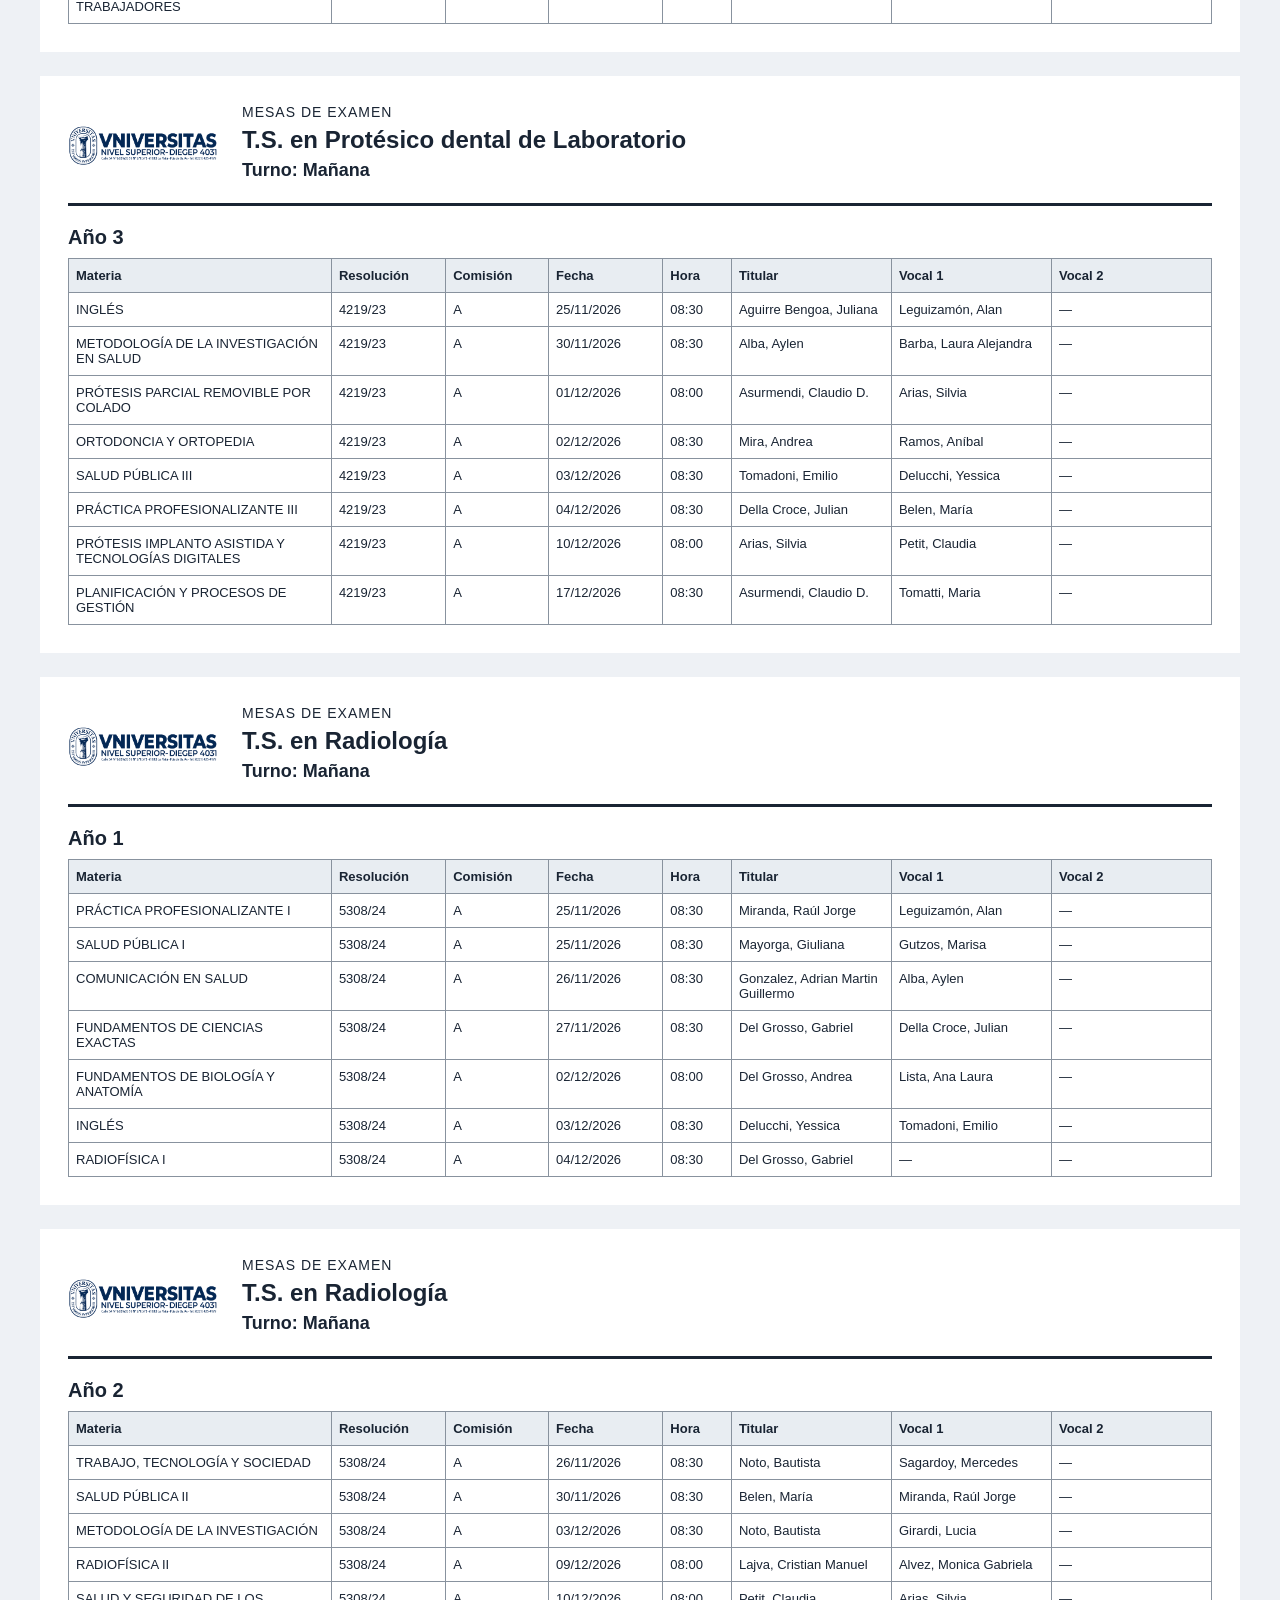
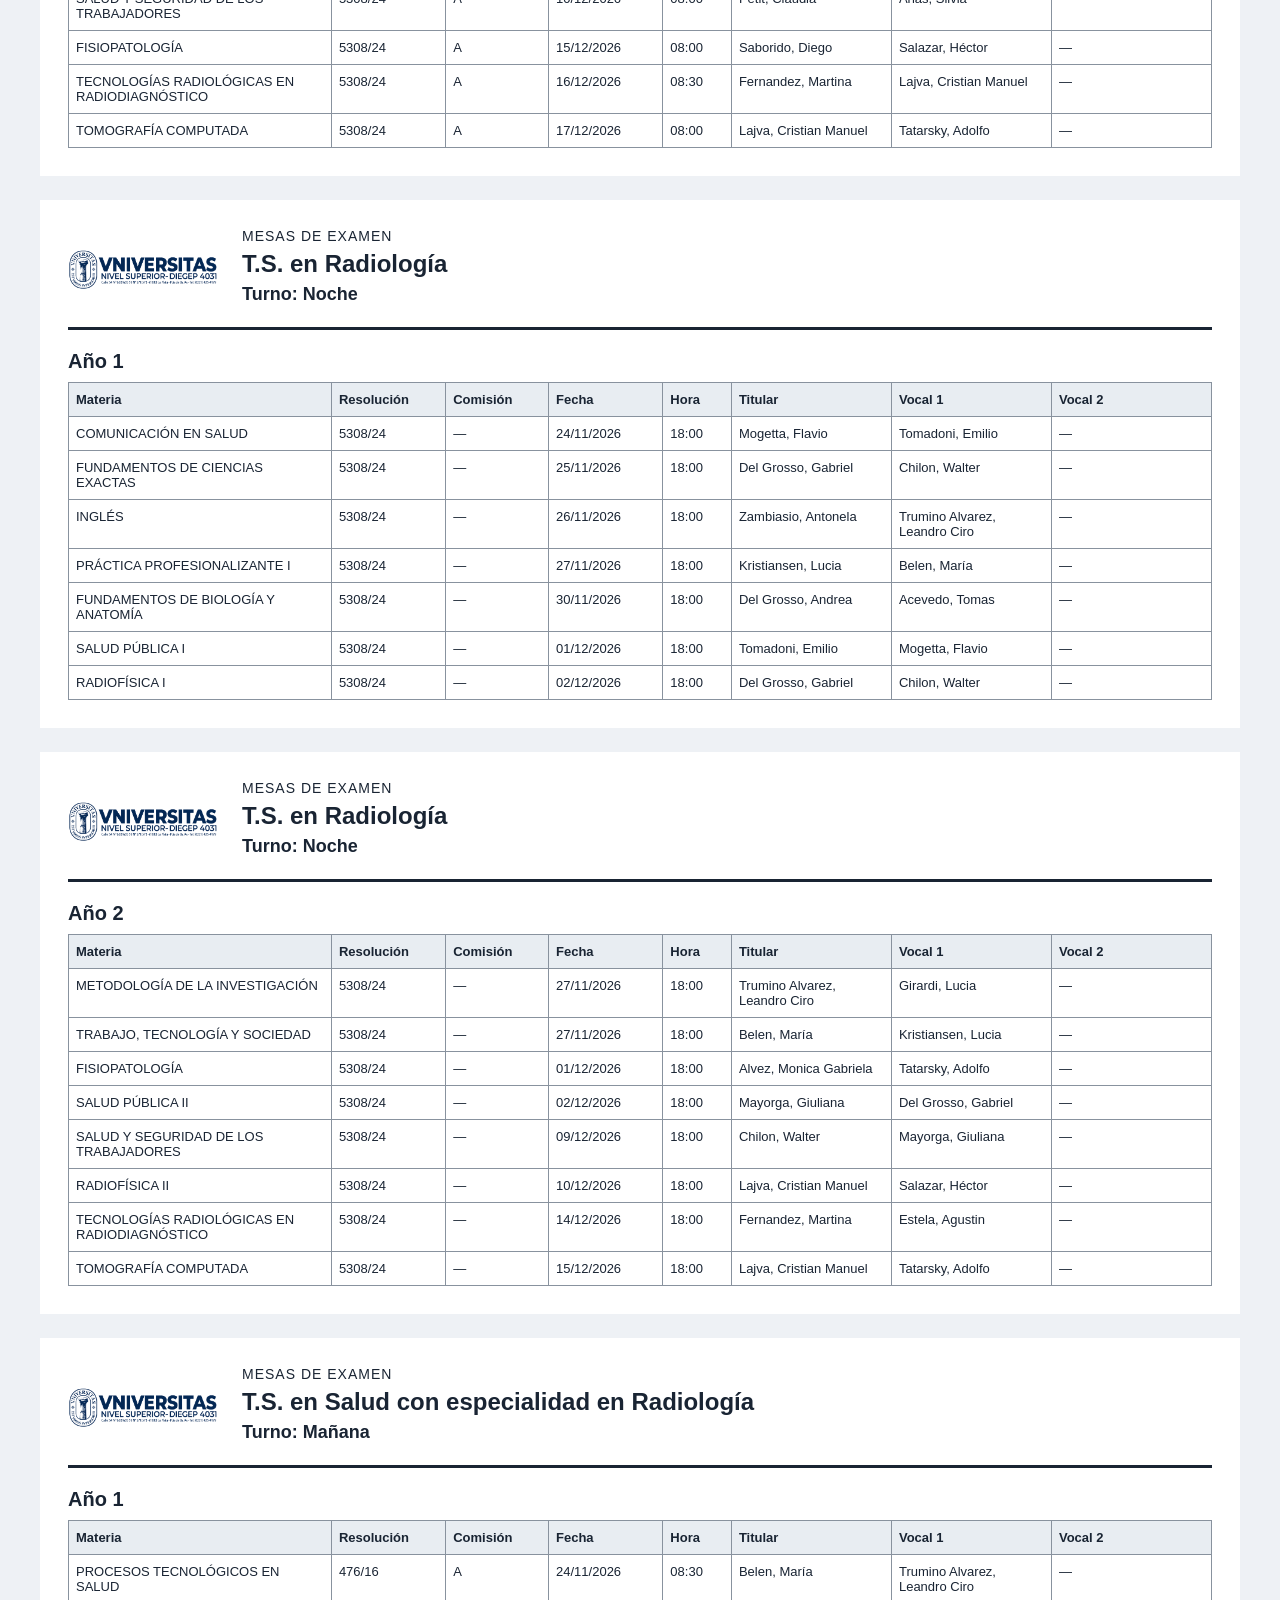
==== commit 1e7a929d: "modificaciones minimas a la cartelera" ====
--- a/cartelera.html
+++ b/cartelera.html
@@ -31,8 +31,8 @@
     caption { text-align: left; padding: 0 0 9px; font-size: 20px; font-weight: bold; }
     th, td { border: 1px solid #88929e; padding: 9px 7px; text-align: left; vertical-align: top; font-size: 13px; overflow-wrap: anywhere; }
     th { background: #e8edf2; }
-    .materia { width: 25%; } .plan { width: 7%; } .comision { width: 6%; }
-    .fecha { width: 10%; } .hora { width: 6%; } .persona { width: 15.33%; }
+    .materia { width: 23%; } .plan { width: 10%; } .comision { width: 9%; }
+    .fecha { width: 10%; } .hora { width: 6%; } .persona { width: 14%; }
     @media (max-width: 650px) {
       .herramientas { margin: 12px; padding: 18px; }
       .bloque { padding: 18px; }
@@ -127,7 +127,7 @@
       tabla.append(texto('caption', anio ? 'Año ' + anio : 'Año no informado'));
       const cabecera = document.createElement('thead');
       const filaCabecera = document.createElement('tr');
-      const columnas = [['Materia', 'materia'], ['Plan / Res.', 'plan'], ['Com.', 'comision'],
+      const columnas = [['Materia', 'materia'], ['Resolución', 'plan'], ['Comisión', 'comision'],
         ['Fecha', 'fecha'], ['Hora', 'hora'], ['Titular', 'persona'], ['Vocal 1', 'persona'], ['Vocal 2', 'persona']];
       columnas.forEach(([titulo, clase]) => {
         const celda = texto('th', titulo);
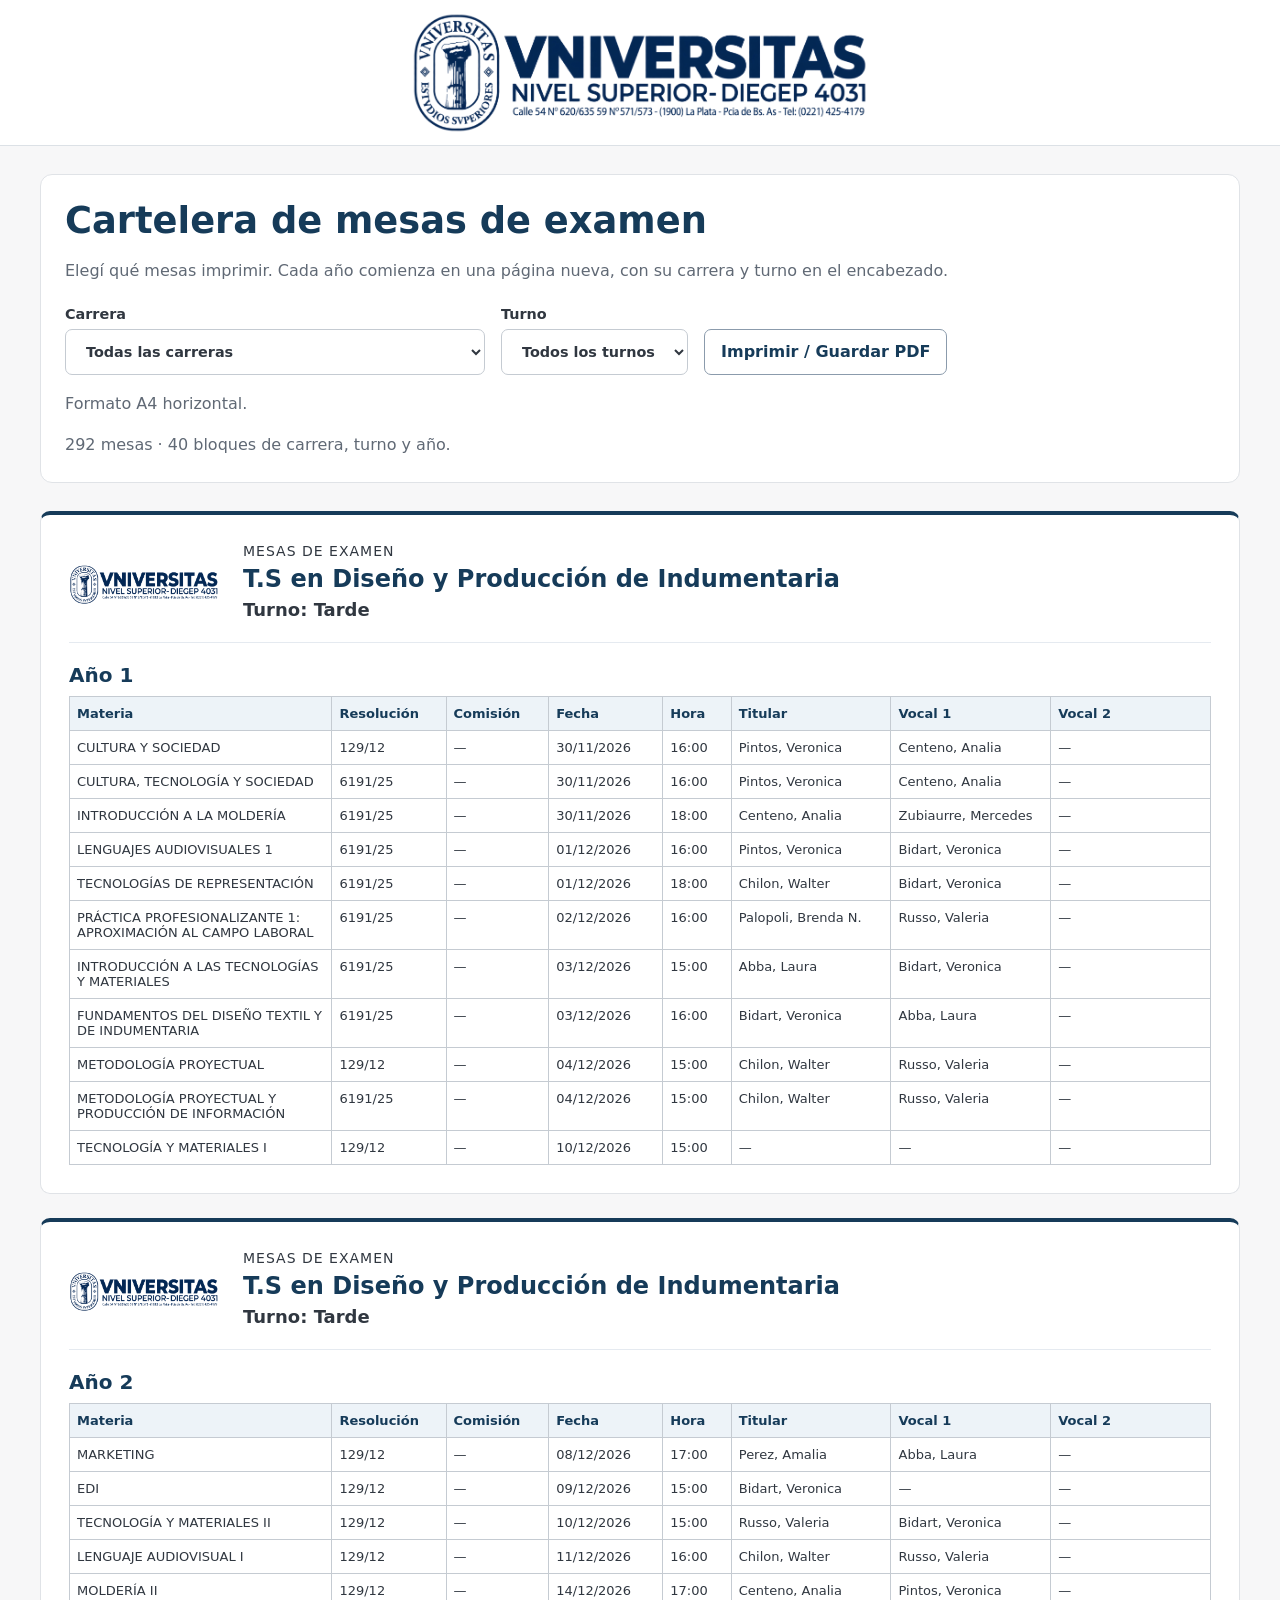
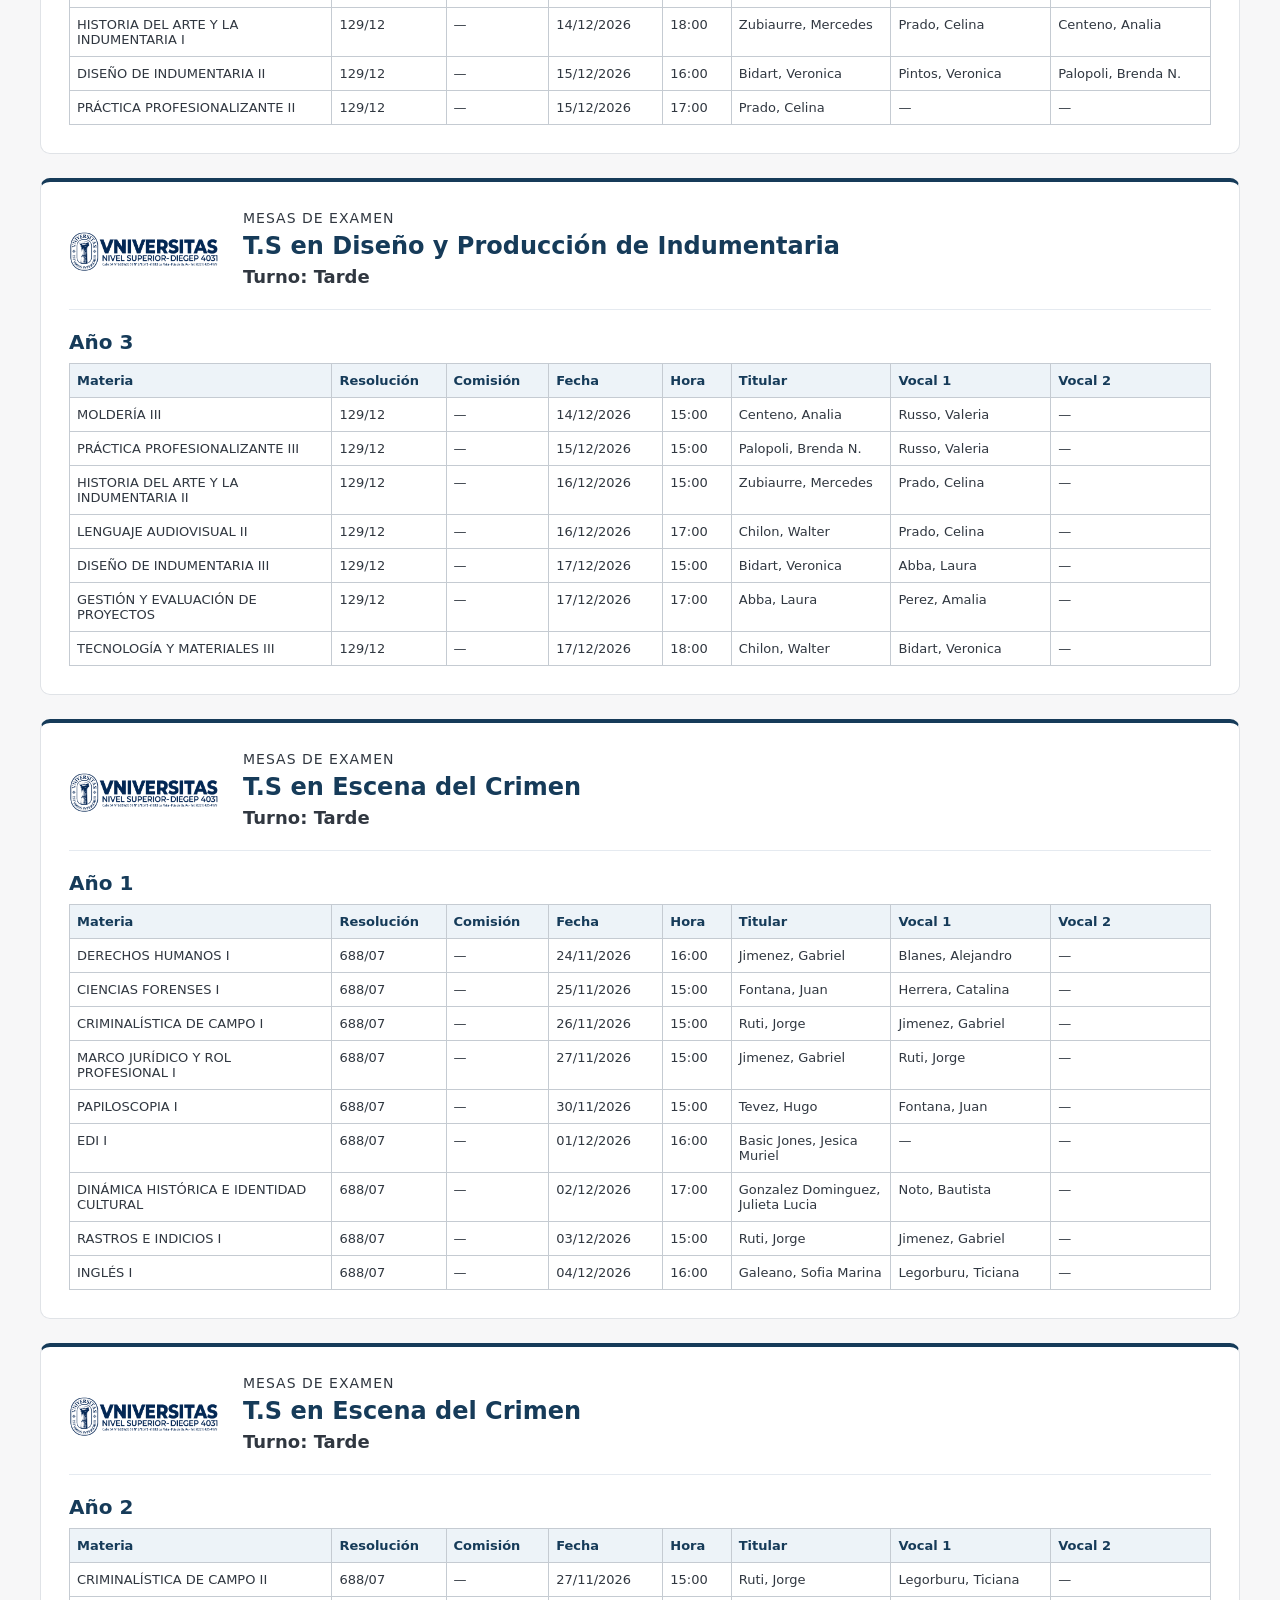
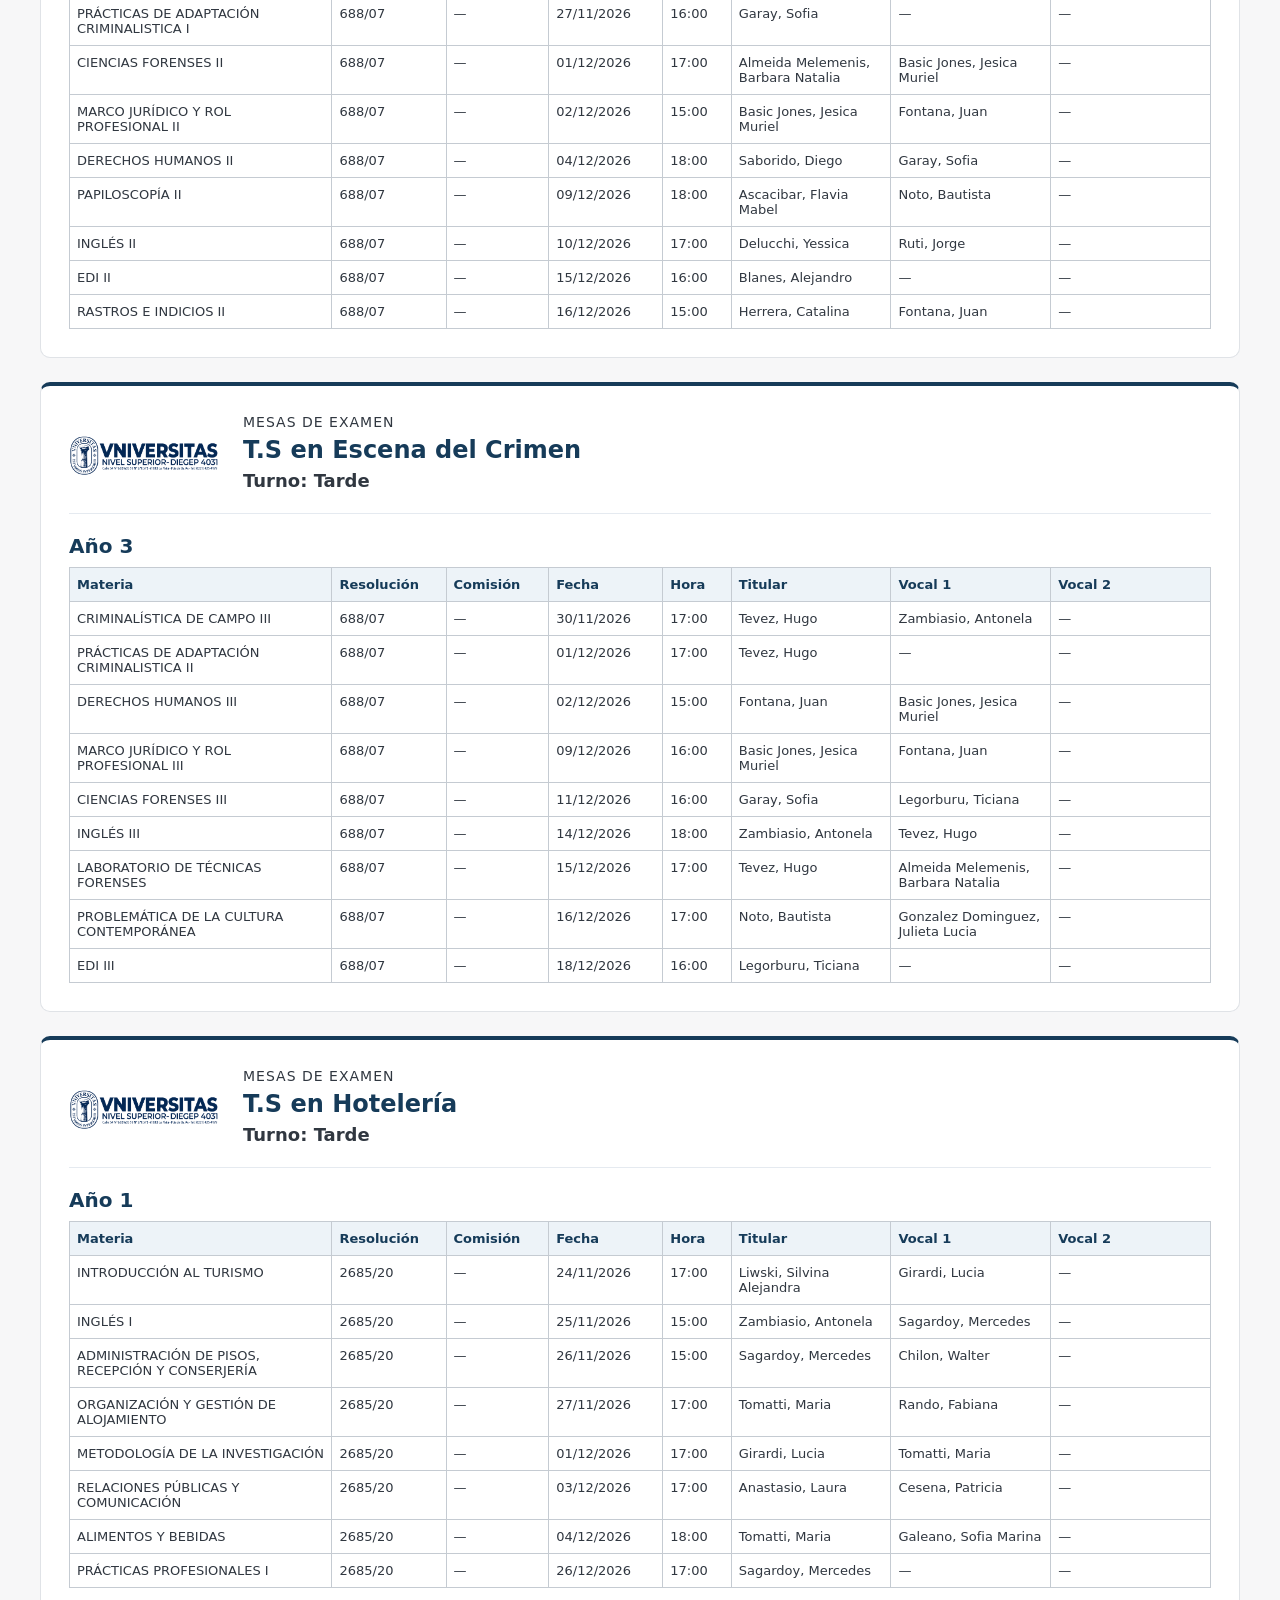
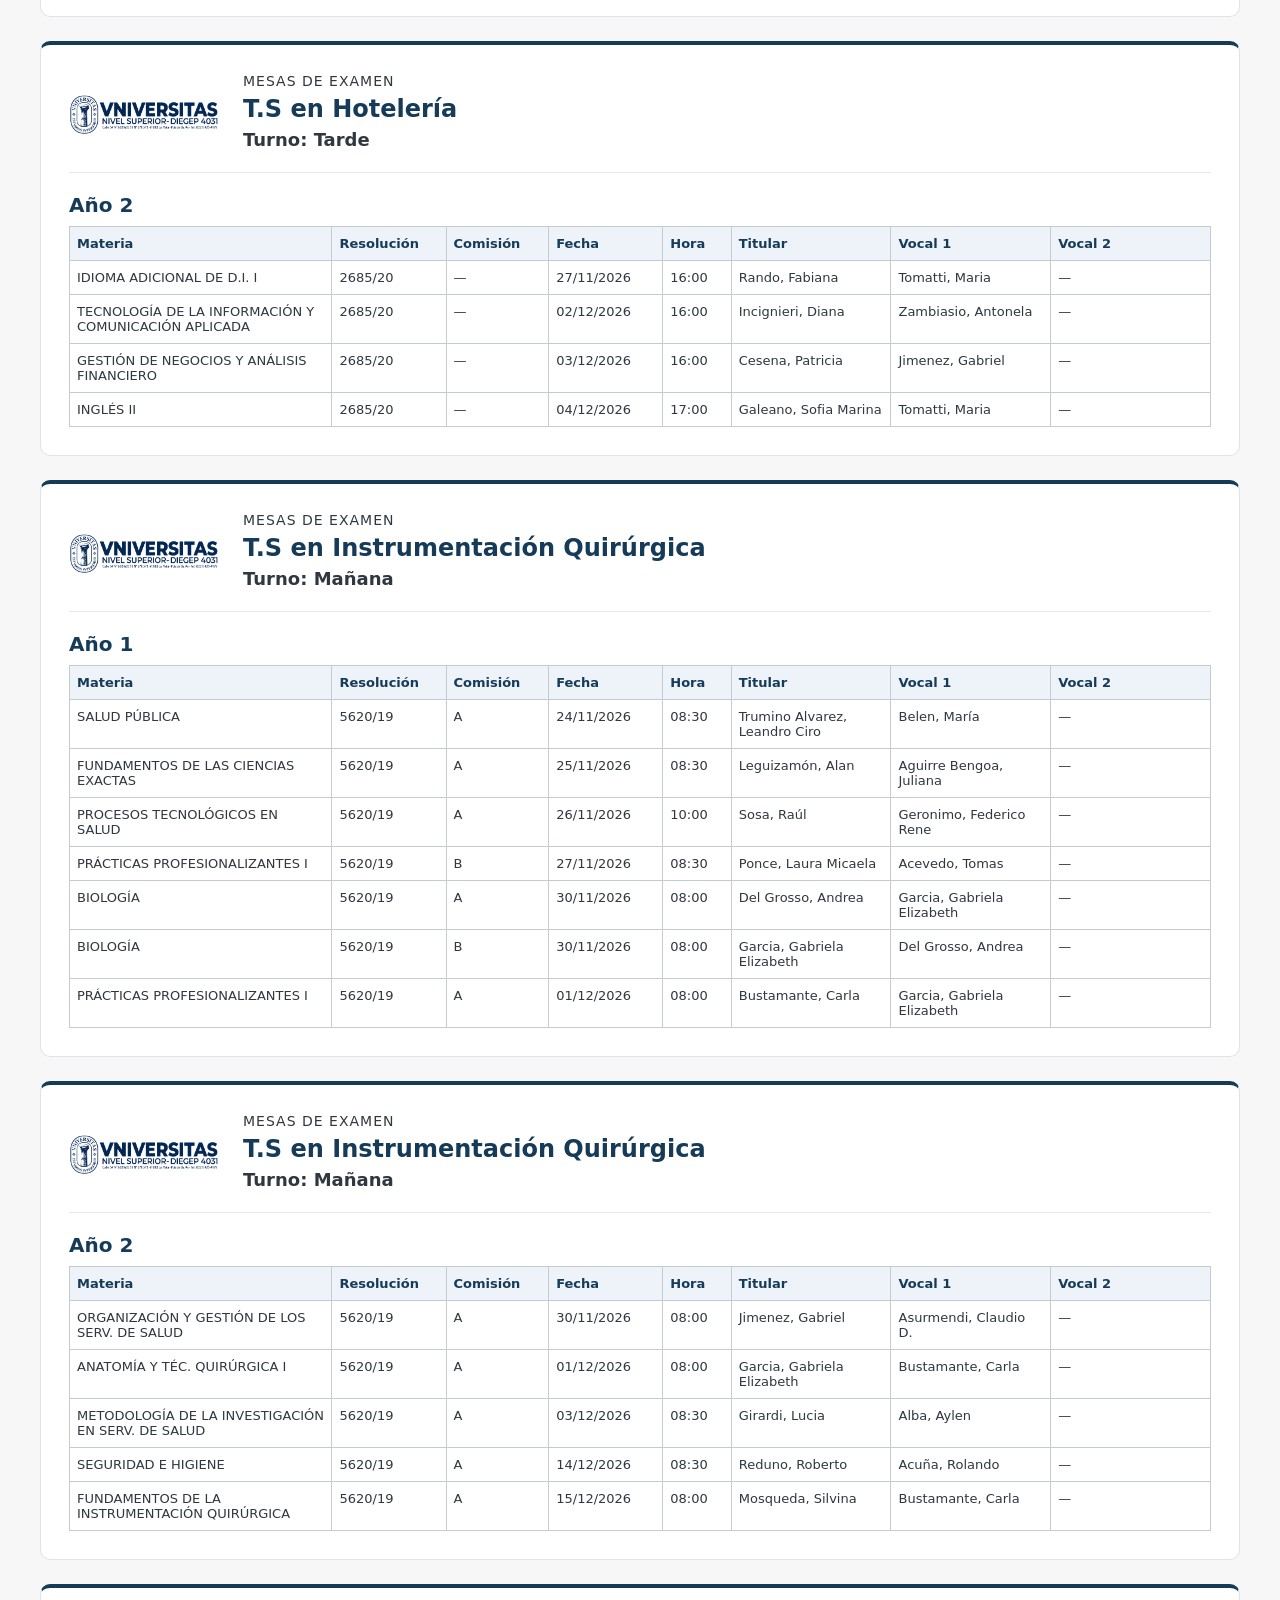
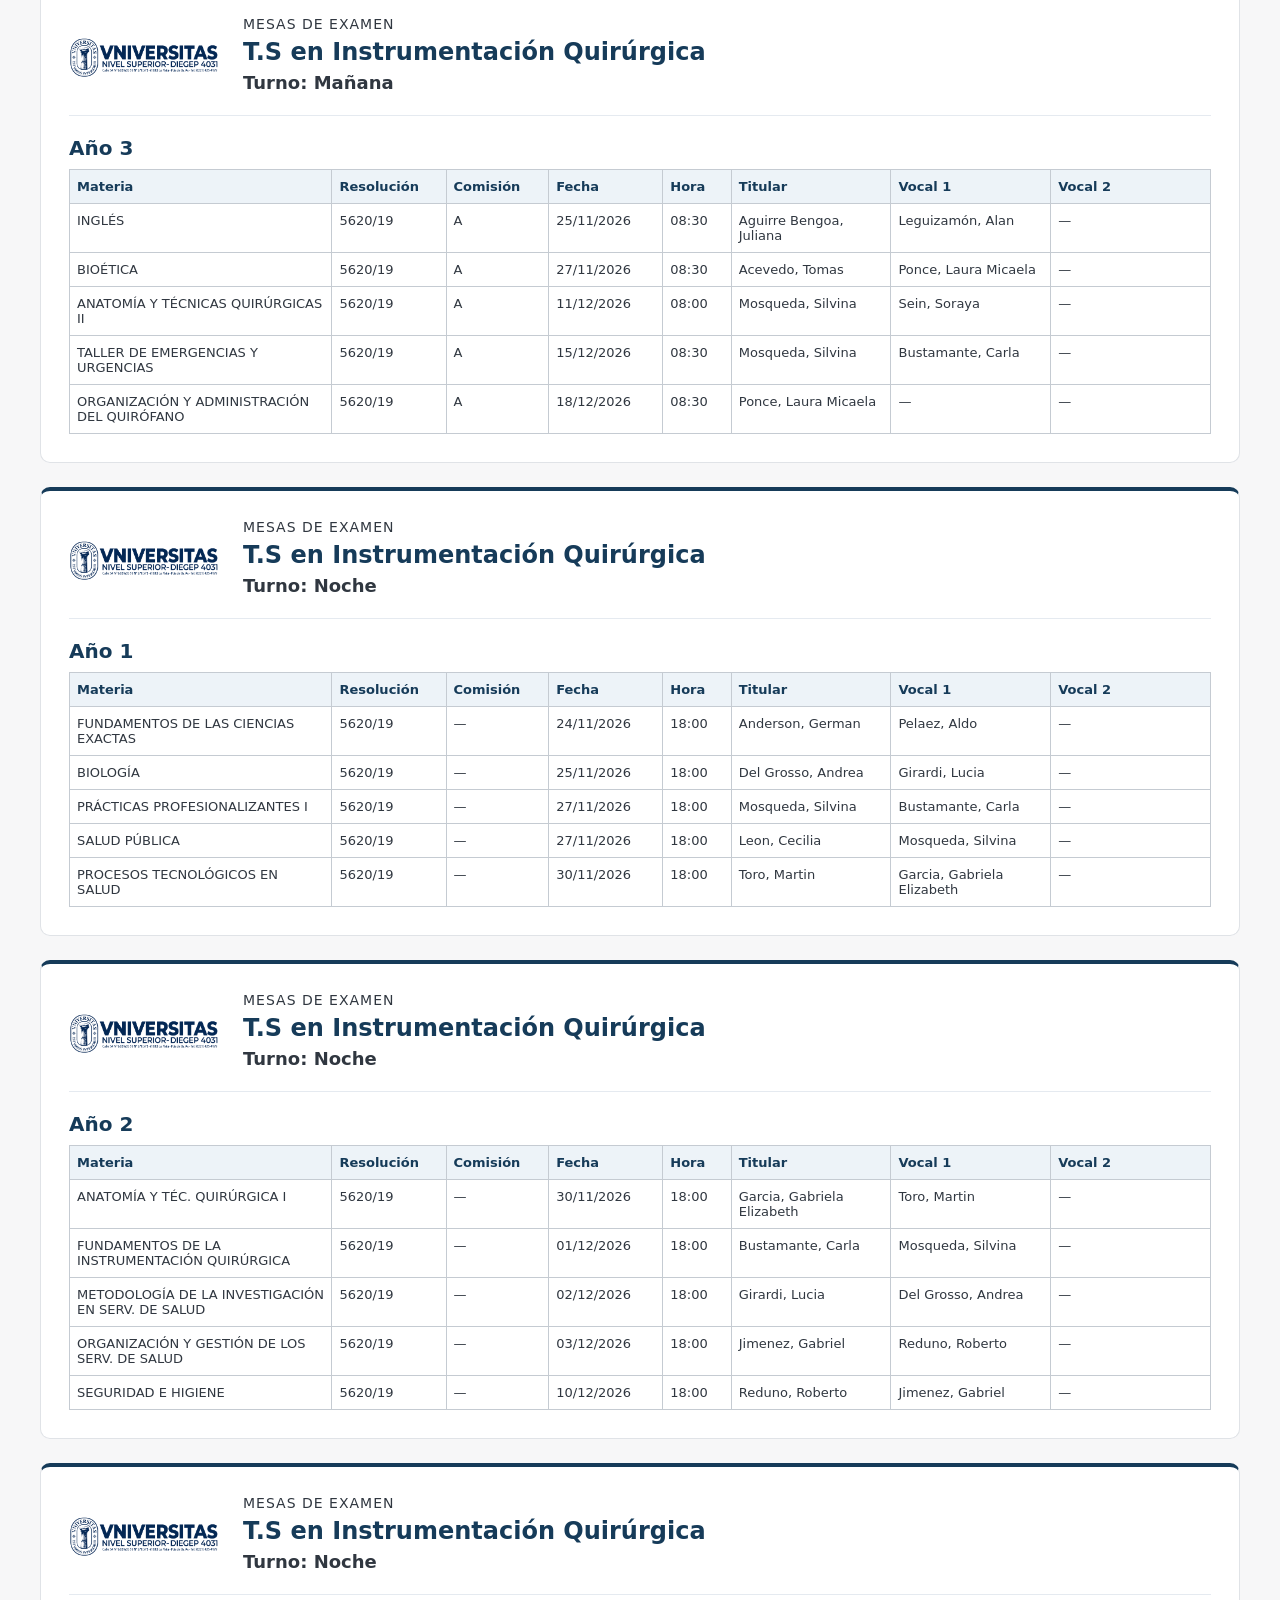
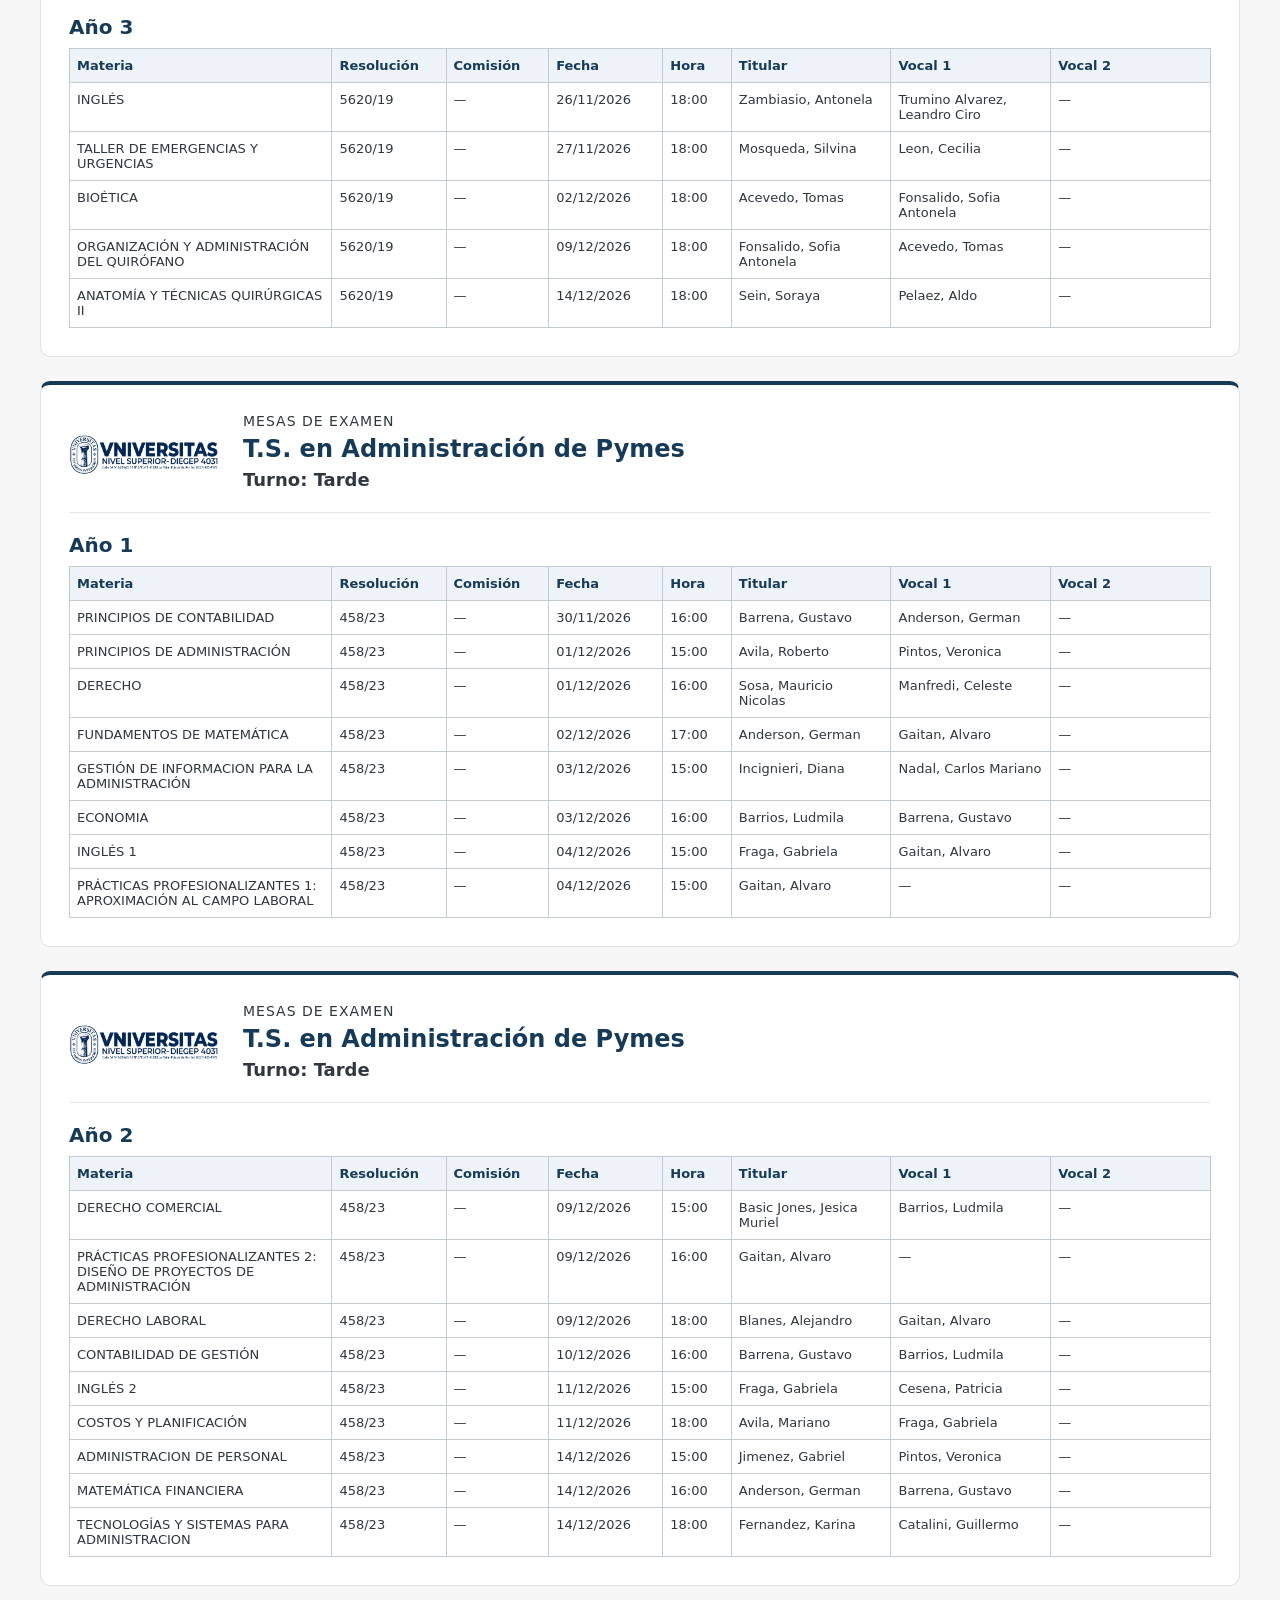
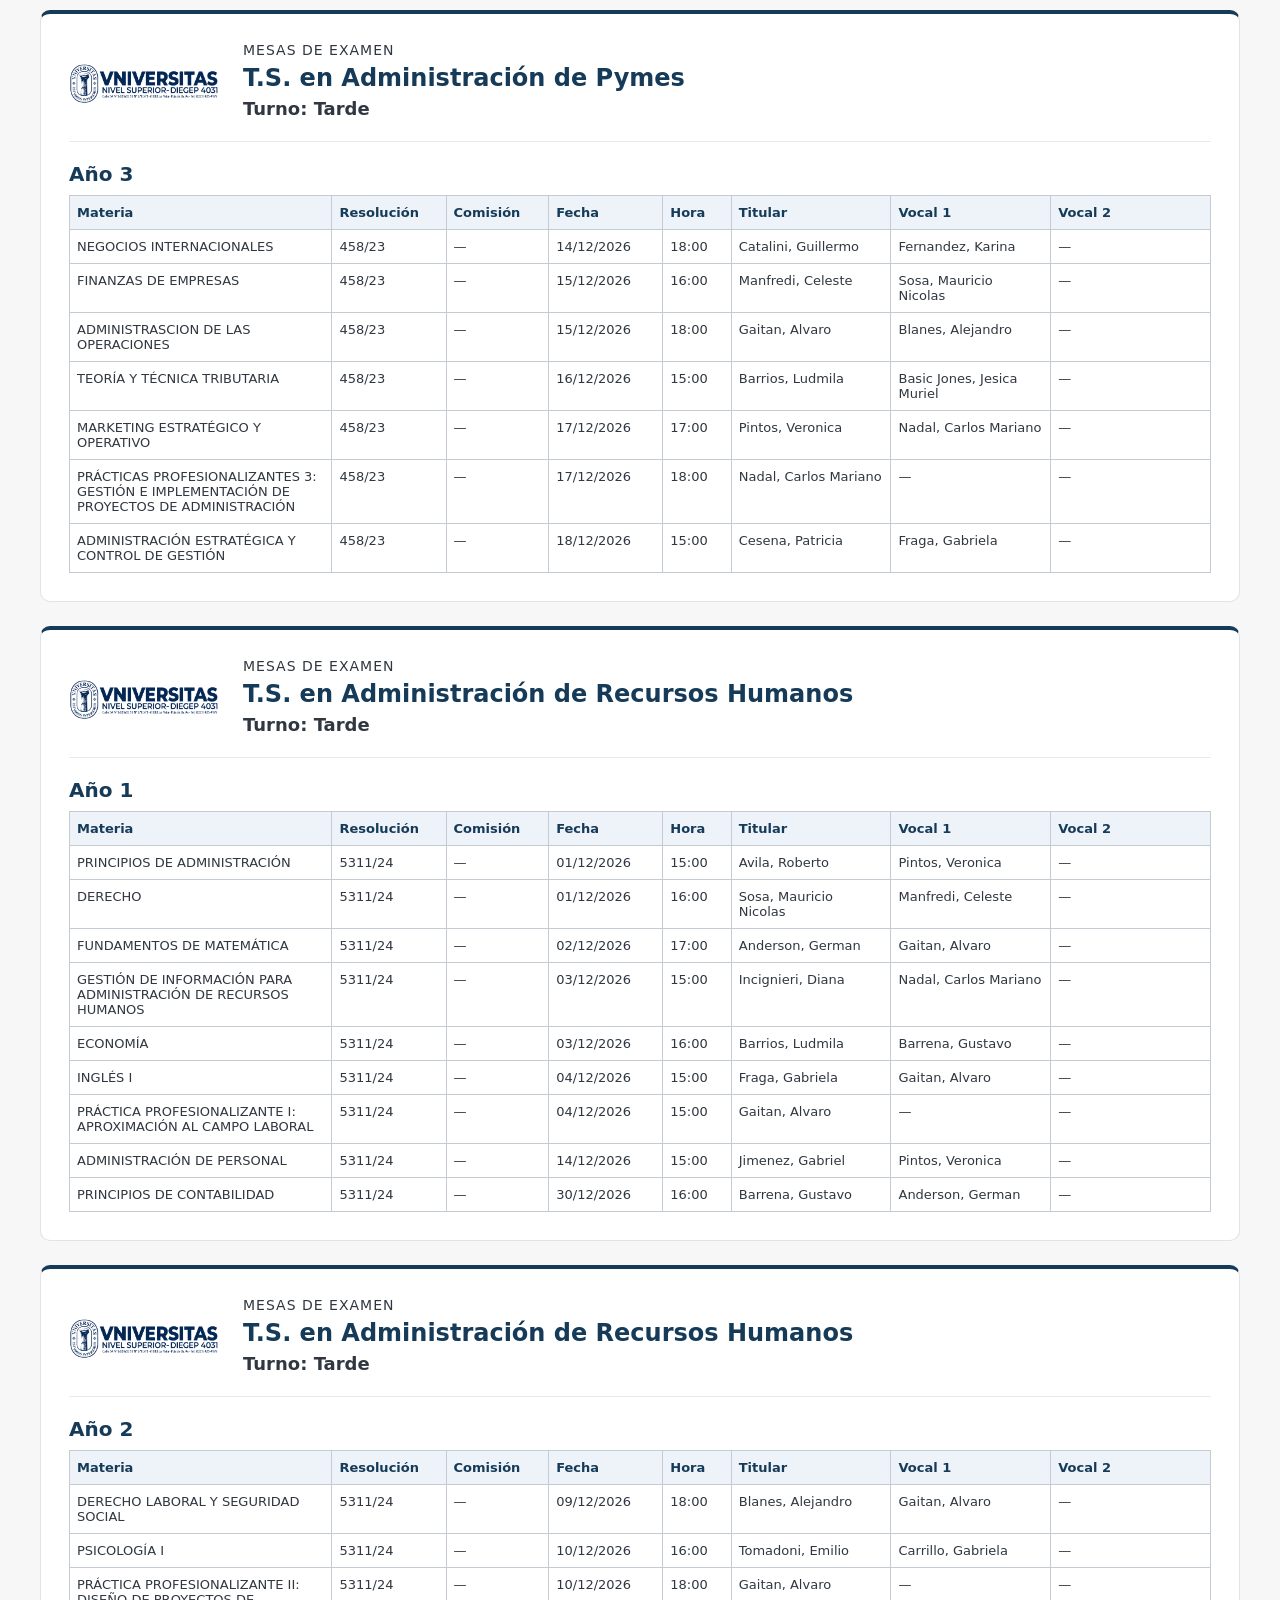
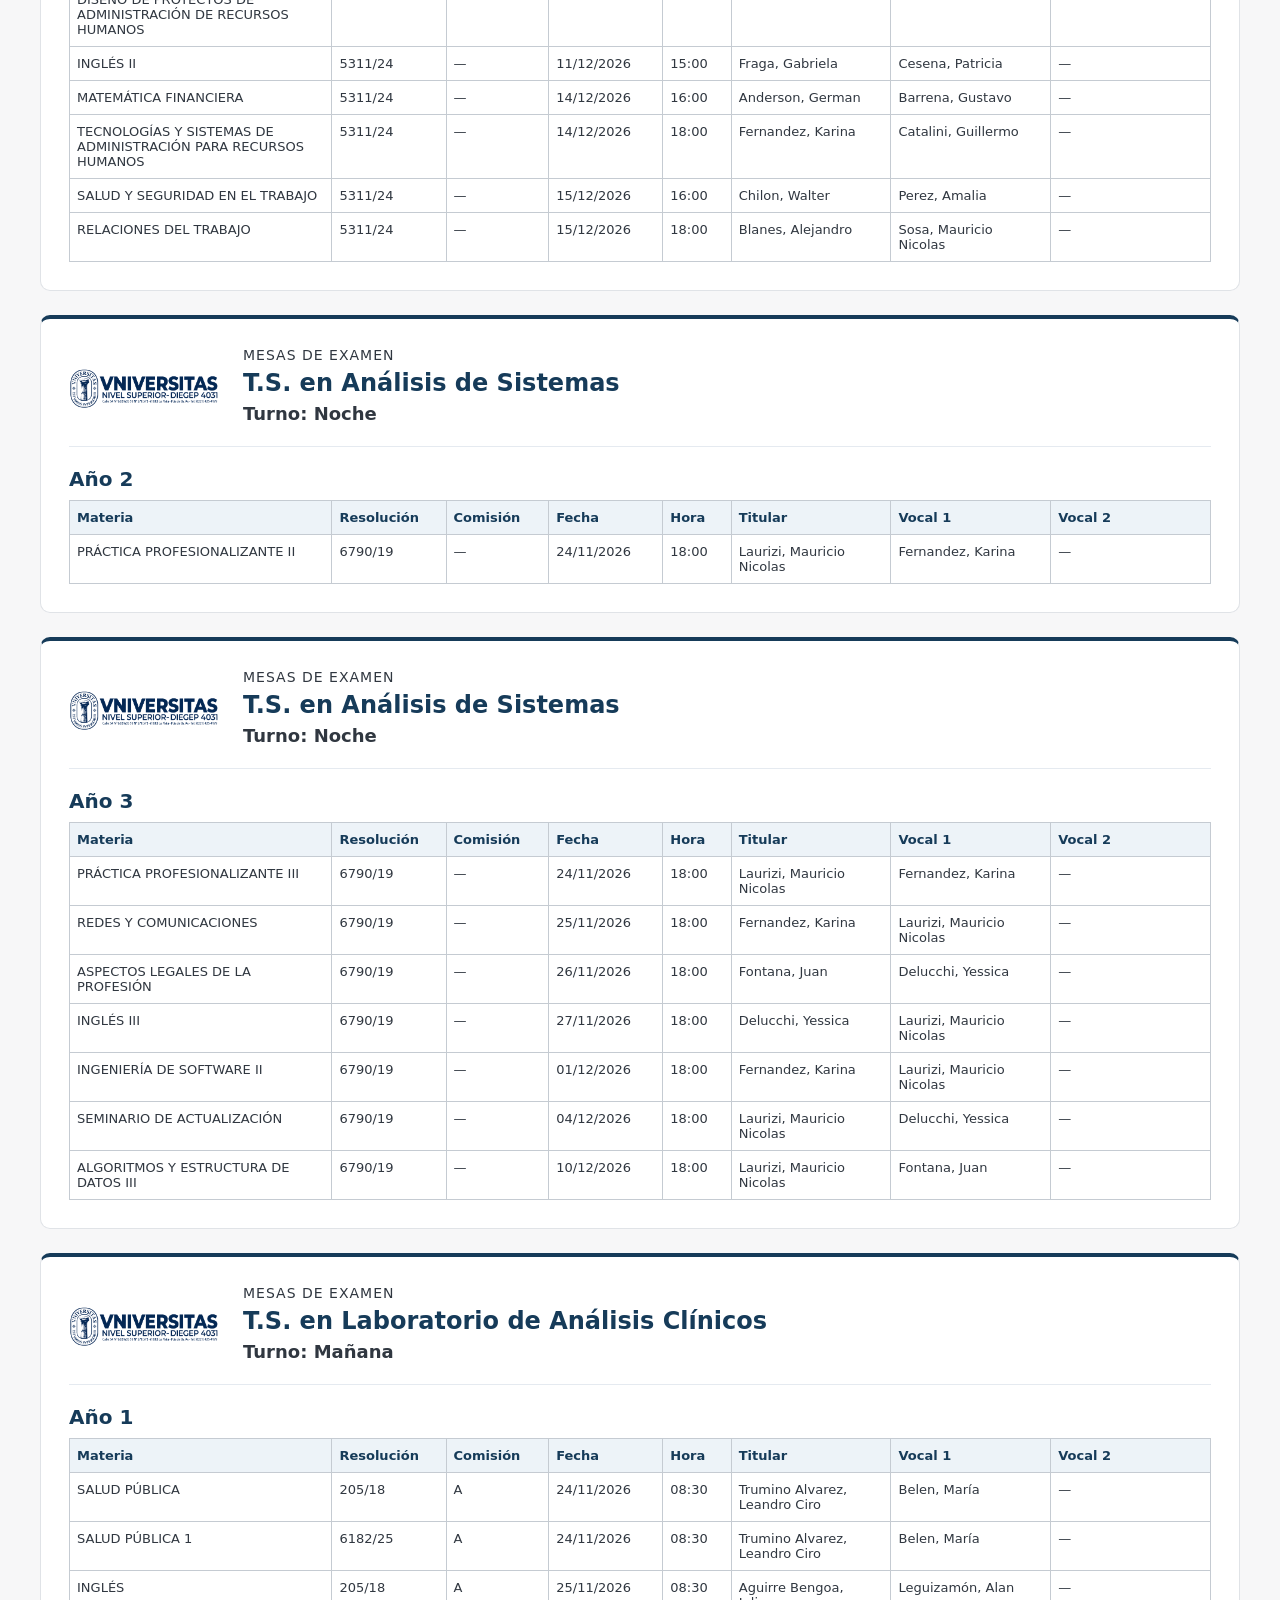
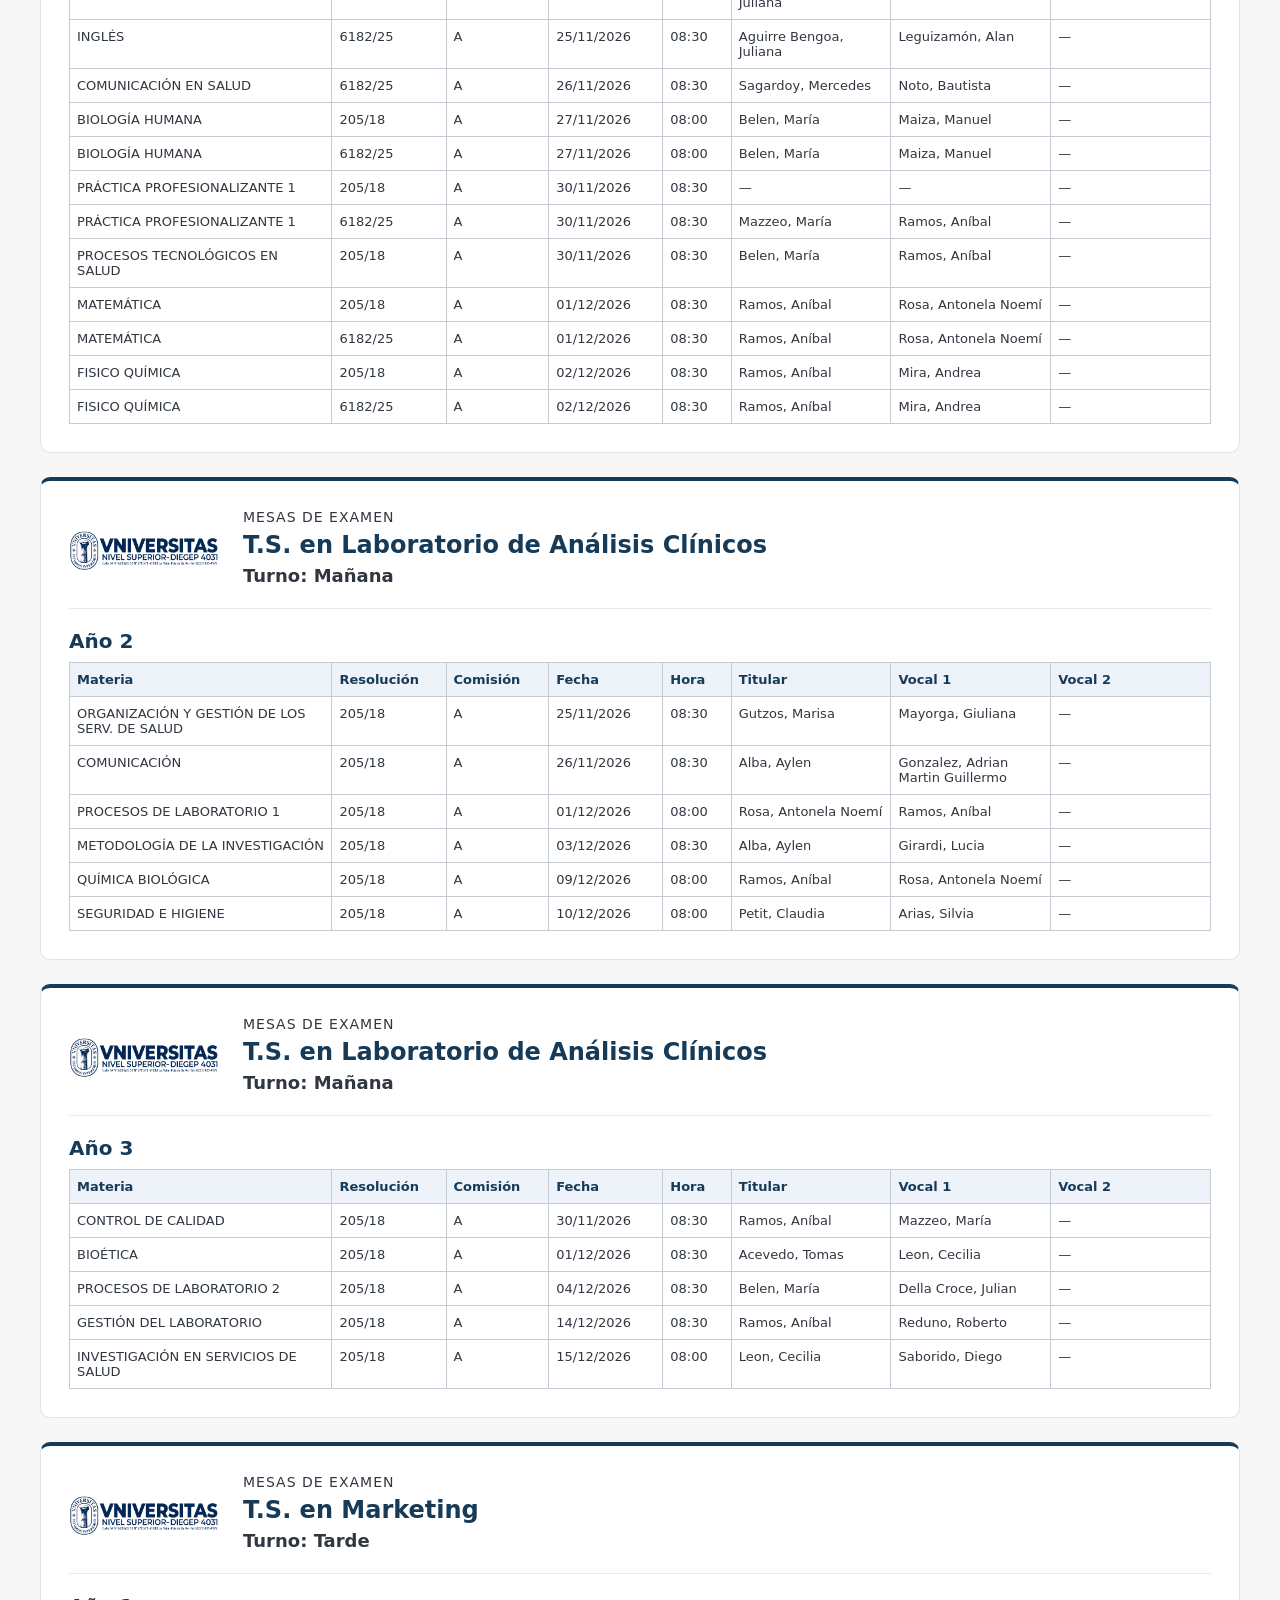
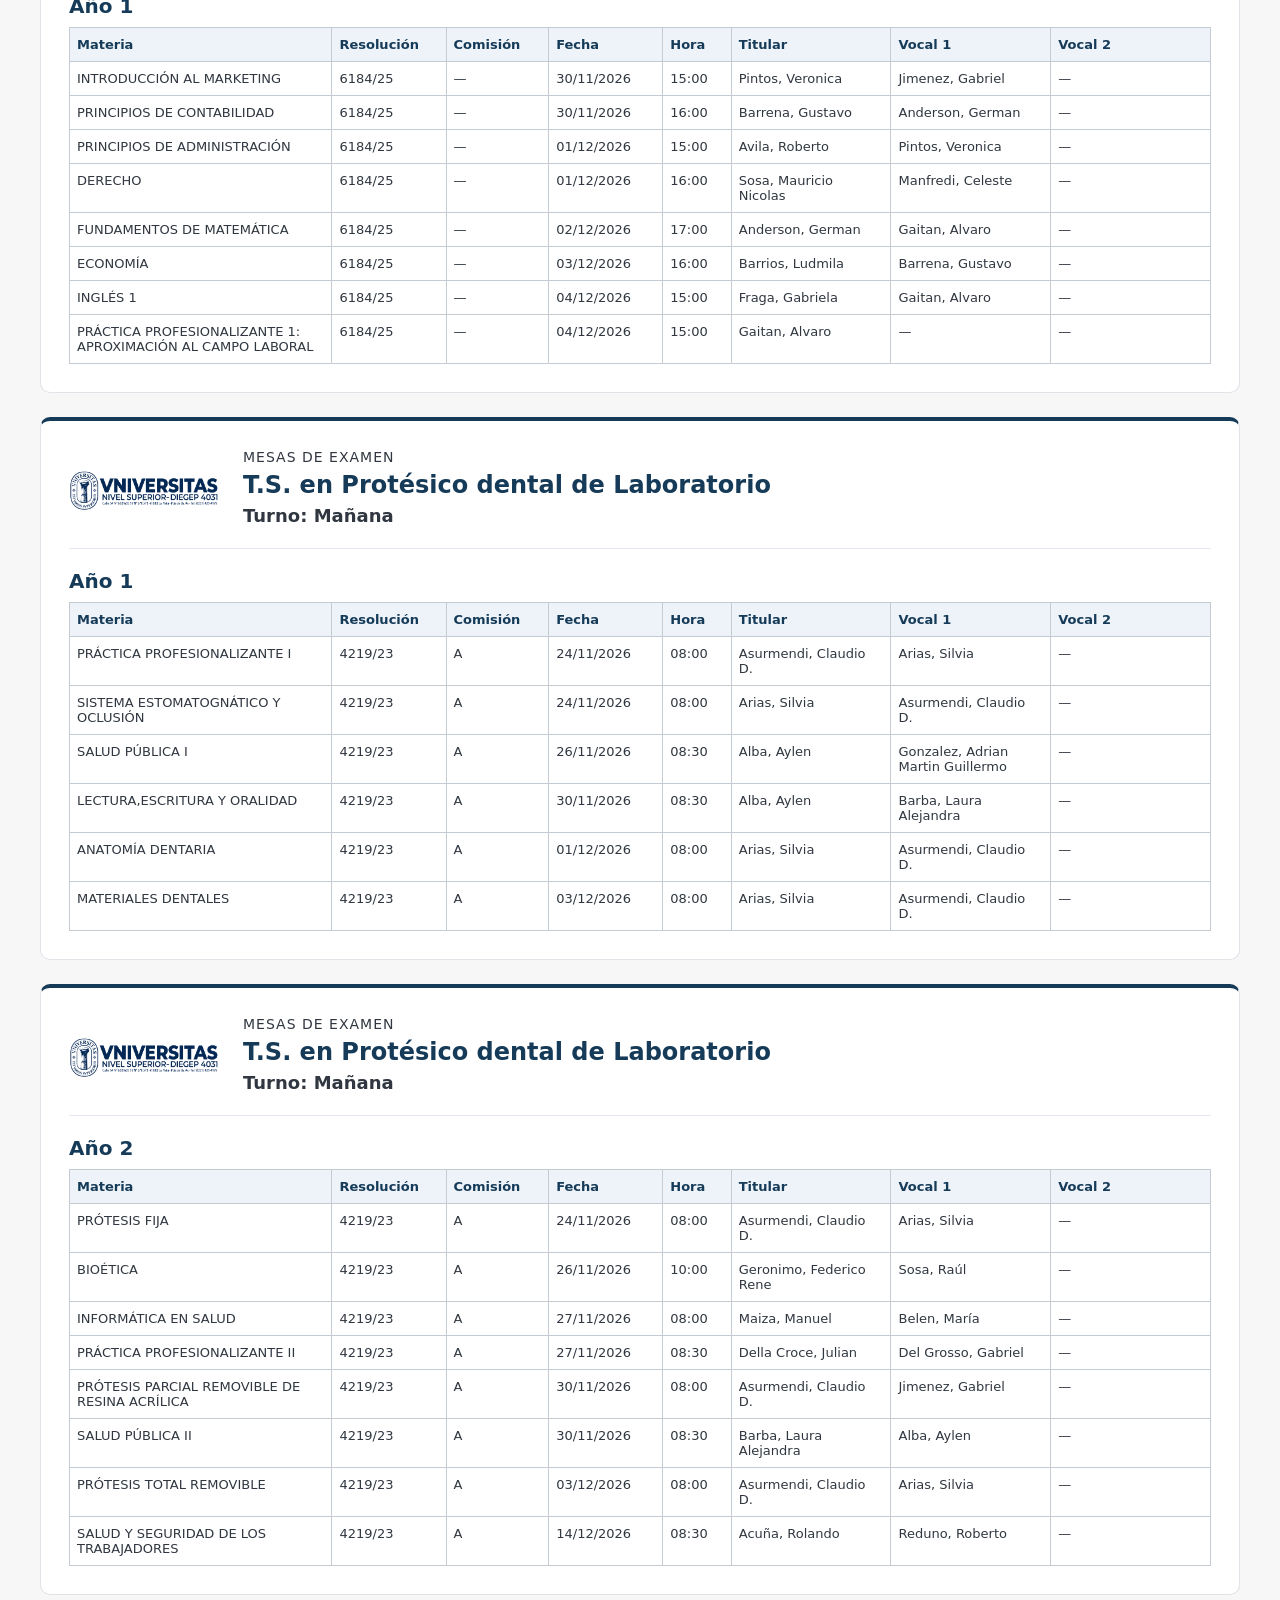
==== commit fa3ce6e2: "modifique estilos de la cartelera y agrego header con logo" ====
--- a/cartelera.html
+++ b/cartelera.html
@@ -7,33 +7,40 @@
   <title>Cartelera · Mesas de examen</title>
   <style>
     * { box-sizing: border-box; }
-    body { margin: 0; background: #eef1f5; color: #192433; font-family: Arial, sans-serif; }
-    .herramientas { max-width: 1200px; margin: 28px auto; padding: 24px; background: white; border-radius: 12px; }
-    h1 { margin: 0 0 8px; font-size: 26px; }
-    .ayuda { color: #536174; line-height: 1.5; }
+    :root { color-scheme: light; font-family: system-ui, -apple-system, sans-serif; color: #303740; background: #f7f7f8; }
+    body { margin: 0; }
+    .header-institucional { background: white; padding: 10px 20px; border-bottom: 1px solid #dce1e6; }
+    .marca { max-width: 1080px; margin: auto; display: flex; align-items: center; justify-content: center; }
+    .logo-institucional { display: block; width: 100%; max-width: 460px; height: auto; }
+    .herramientas { max-width: 1200px; margin: 28px auto; padding: 24px; background: white; border: 1px solid #e0e3e7; border-radius: 12px; }
+    h1 { margin: 0 0 10px; font-size: clamp(1.7rem, 5vw, 2.3rem); color: #163b59; }
+    .ayuda { color: #606975; line-height: 1.6; }
     fieldset { border: 0; padding: 0; margin: 22px 0 12px; display: flex; gap: 16px; flex-wrap: wrap; align-items: end; }
-    label { display: grid; gap: 7px; font-weight: bold; }
-    select, button { min-height: 44px; padding: 10px 14px; border: 1px solid #b7c1cd; border-radius: 6px; font: inherit; }
-    select { max-width: 100%; background: white; }
-    button { background: #173c65; color: white; cursor: pointer; }
-    button:disabled { opacity: .5; cursor: default; }
-    :focus-visible { outline: 3px solid #d68a20; outline-offset: 3px; }
-    #estado { margin-bottom: 0; }
+    label { display: grid; gap: 7px; font-size: .9rem; font-weight: 600; }
+    select, button { min-height: 46px; padding: 10px 16px; border-radius: 7px; font: inherit; }
+    select { max-width: 100%; background: white; color: inherit; border: 1px solid #c5cbd2; }
+    button { background: white; color: #163b59; border: 1px solid #8b9bac; font-weight: 600; cursor: pointer; }
+    button:hover { background: #edf3f8; }
+    :disabled { opacity: .7; cursor: wait; }
+    :focus-visible { outline: 3px solid #2676b3; outline-offset: 3px; }
+    #estado { margin-bottom: 0; color: #606975; line-height: 1.6; }
     #cartelera { max-width: 1200px; margin: 0 auto 40px; }
-    .bloque { margin-bottom: 24px; background: white; padding: 28px; }
-    .encabezado { display: flex; align-items: center; gap: 24px; border-bottom: 3px solid #192433; padding-bottom: 16px; }
+    .bloque { margin-bottom: 24px; background: white; padding: 28px; border: 1px solid #e0e3e7; border-top: 4px solid #163b59; border-radius: 10px; }
+    .encabezado { display: flex; align-items: center; gap: 24px; border-bottom: 1px solid #e5eaf0; padding-bottom: 16px; }
     .encabezado img { width: 150px; height: 70px; object-fit: contain; }
     .encabezado p { margin: 0 0 6px; font-size: 14px; text-transform: uppercase; letter-spacing: 1px; }
-    .encabezado h2 { margin: 0 0 6px; font-size: 24px; }
+    .encabezado h2 { margin: 0 0 6px; font-size: 24px; color: #163b59; }
     .encabezado .turno { font-size: 18px; font-weight: bold; text-transform: none; letter-spacing: 0; }
     .tabla { overflow-x: auto; }
     table { width: 100%; border-collapse: collapse; margin-top: 20px; table-layout: fixed; }
-    caption { text-align: left; padding: 0 0 9px; font-size: 20px; font-weight: bold; }
-    th, td { border: 1px solid #88929e; padding: 9px 7px; text-align: left; vertical-align: top; font-size: 13px; overflow-wrap: anywhere; }
-    th { background: #e8edf2; }
+    caption { text-align: left; padding: 0 0 9px; font-size: 20px; font-weight: 600; color: #163b59; }
+    th, td { border: 1px solid #c5cbd2; padding: 9px 7px; text-align: left; vertical-align: top; font-size: 13px; overflow-wrap: anywhere; }
+    th { background: #edf3f8; color: #163b59; font-weight: 600; }
     .materia { width: 23%; } .plan { width: 10%; } .comision { width: 9%; }
     .fecha { width: 10%; } .hora { width: 6%; } .persona { width: 14%; }
     @media (max-width: 650px) {
+      .header-institucional { padding: 8px 16px; }
+      .logo-institucional { max-width: 280px; }
       .herramientas { margin: 12px; padding: 18px; }
       .bloque { padding: 18px; }
       fieldset, label { width: 100%; }
@@ -45,9 +52,9 @@
     @page { size: A4 landscape; margin: 12mm; }
     @media print {
       body { background: white; color: black; }
-      .herramientas { display: none; }
+      .header-institucional, .herramientas { display: none; }
       #cartelera { max-width: none; margin: 0; }
-      .bloque { margin: 0; padding: 0; break-before: page; }
+      .bloque { margin: 0; padding: 0; border: 0; border-radius: 0; break-before: page; }
       .bloque:first-child { break-before: auto; }
       .encabezado { break-inside: avoid; break-after: avoid; }
       .tabla { overflow: visible; }
@@ -57,23 +64,30 @@
       tr { break-inside: avoid; }
       th, td { padding: 2.2mm 1.7mm; font-size: 10pt; color: black; }
       th { background: white; }
-      .encabezado h2 { font-size: 19pt; }
+      .encabezado h2 { font-size: 19pt; color: black; }
+      caption { color: black; }
     }
   </style>
 </head>
 <body>
-  <header class="herramientas">
-    <h1>Cartelera de mesas de examen</h1>
+  <header class="header-institucional">
+    <div class="marca">
+      <img class="logo-institucional" src="./logo-universitas.png"
+        alt="Universitas — Nivel Superior, DIEGEP 4031" fetchpriority="high">
+    </div>
+  </header>
+  <section class="herramientas" aria-labelledby="titulo-cartelera">
+    <h1 id="titulo-cartelera">Cartelera de mesas de examen</h1>
     <p class="ayuda">Elegí qué mesas imprimir. Cada año comienza en una página nueva, con su carrera y turno en el encabezado.</p>
     <fieldset id="filtros" disabled aria-label="Selección de mesas">
       <label>Carrera<select id="carrera"><option value="">Todas las carreras</option></select></label>
       <label>Turno<select id="turno"><option value="">Todos los turnos</option></select></label>
       <button id="imprimir" type="button" disabled>Imprimir / Guardar PDF</button>
     </fieldset>
-    <p class="ayuda">Formato A4 horizontal. En el diálogo de impresión podés guardar como PDF y desactivar los encabezados y pies del navegador.</p>
+    <p class="ayuda">Formato A4 horizontal.</p>
     <p id="estado" role="status" aria-live="polite">Cargando mesas…</p>
     <button id="reintentar" type="button" hidden>Reintentar</button>
-  </header>
+  </section>
   <main id="cartelera" aria-label="Mesas para imprimir" aria-busy="true"></main>
   <script>
     const comparar = new Intl.Collator('es', { numeric: true, sensitivity: 'base' });
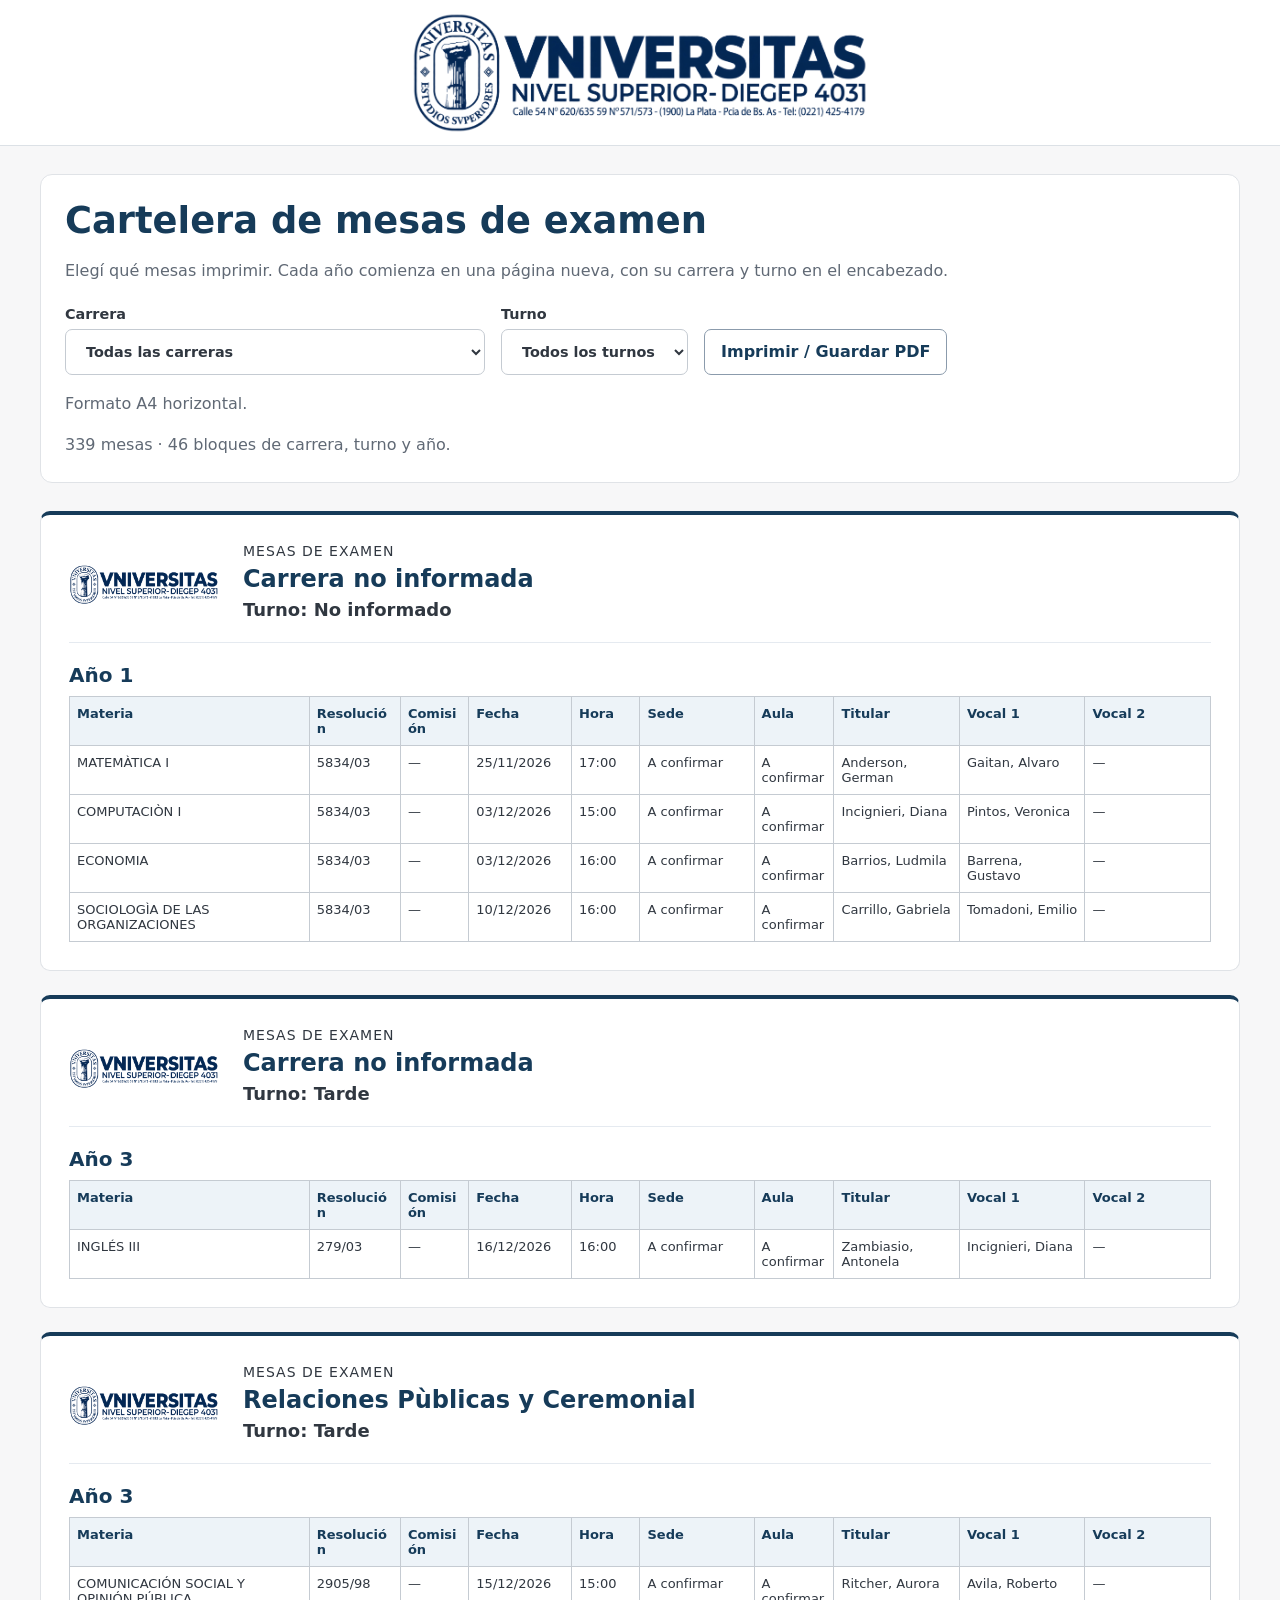
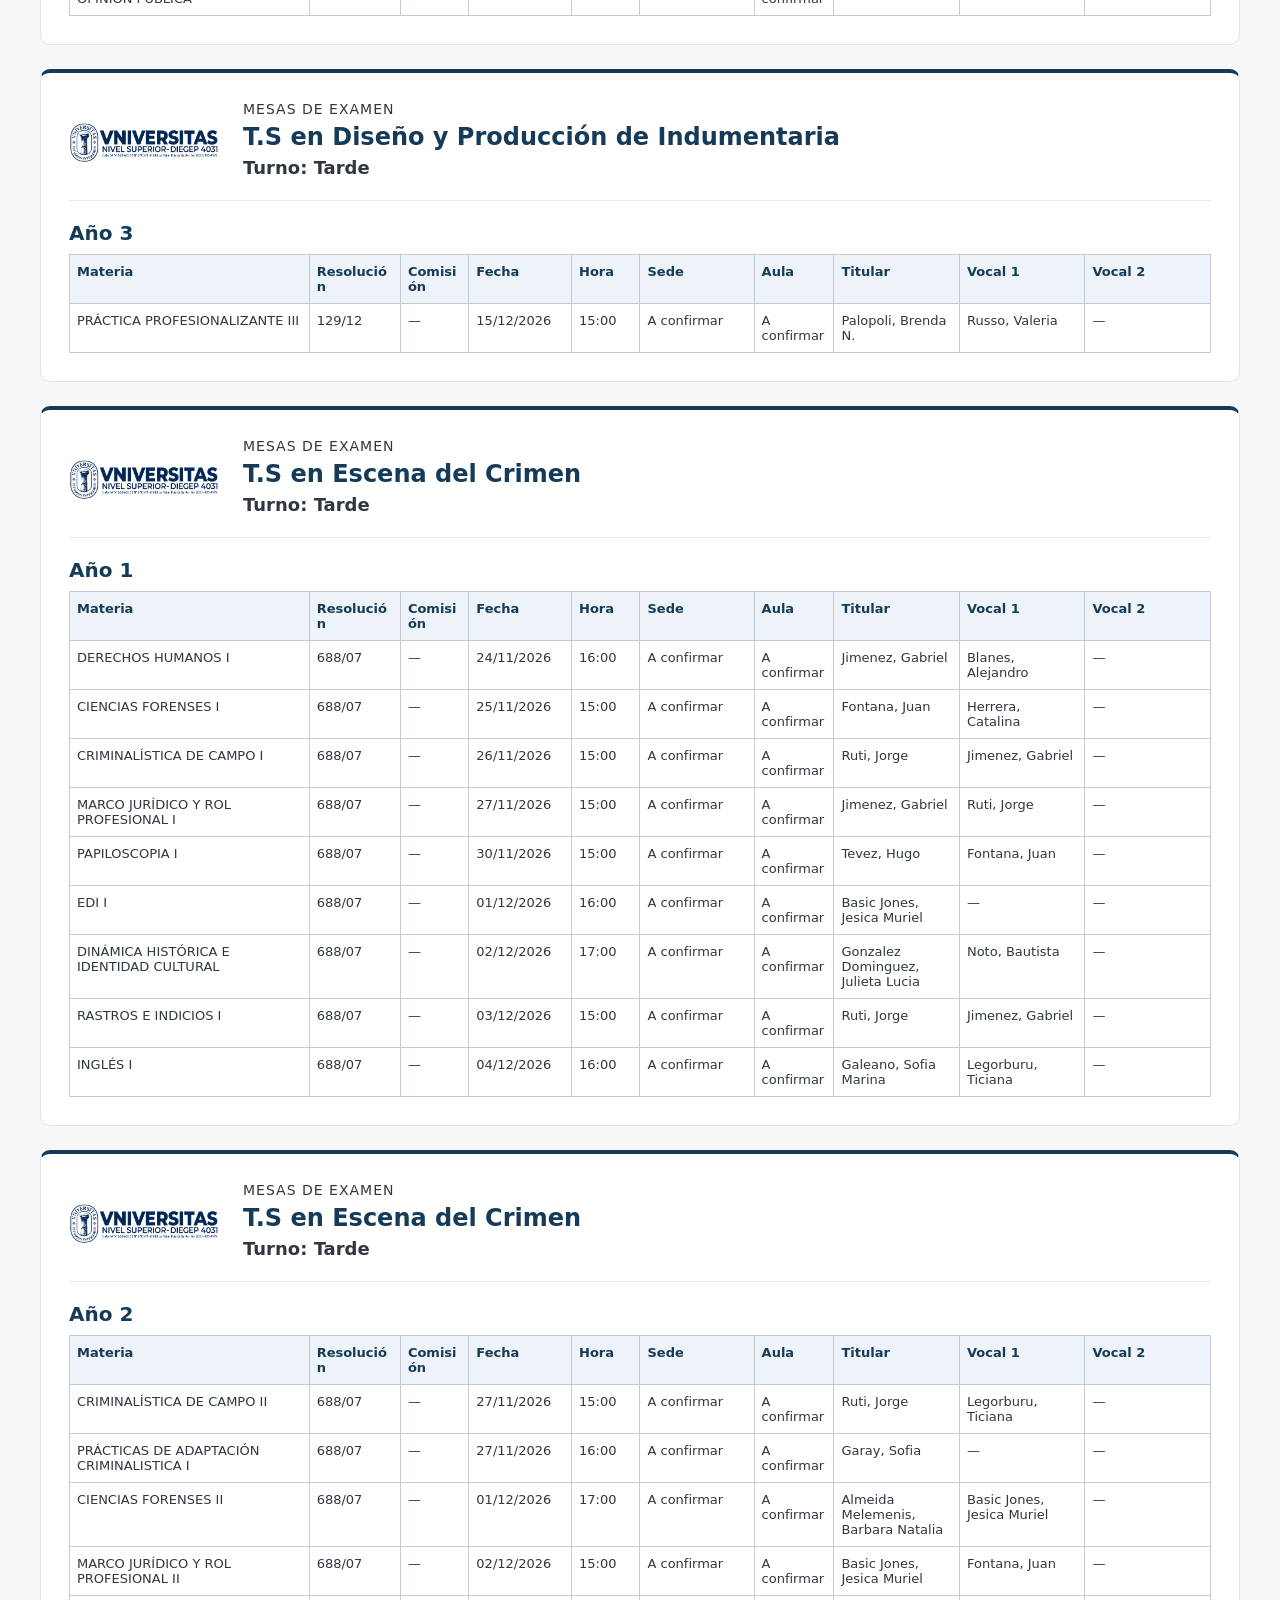
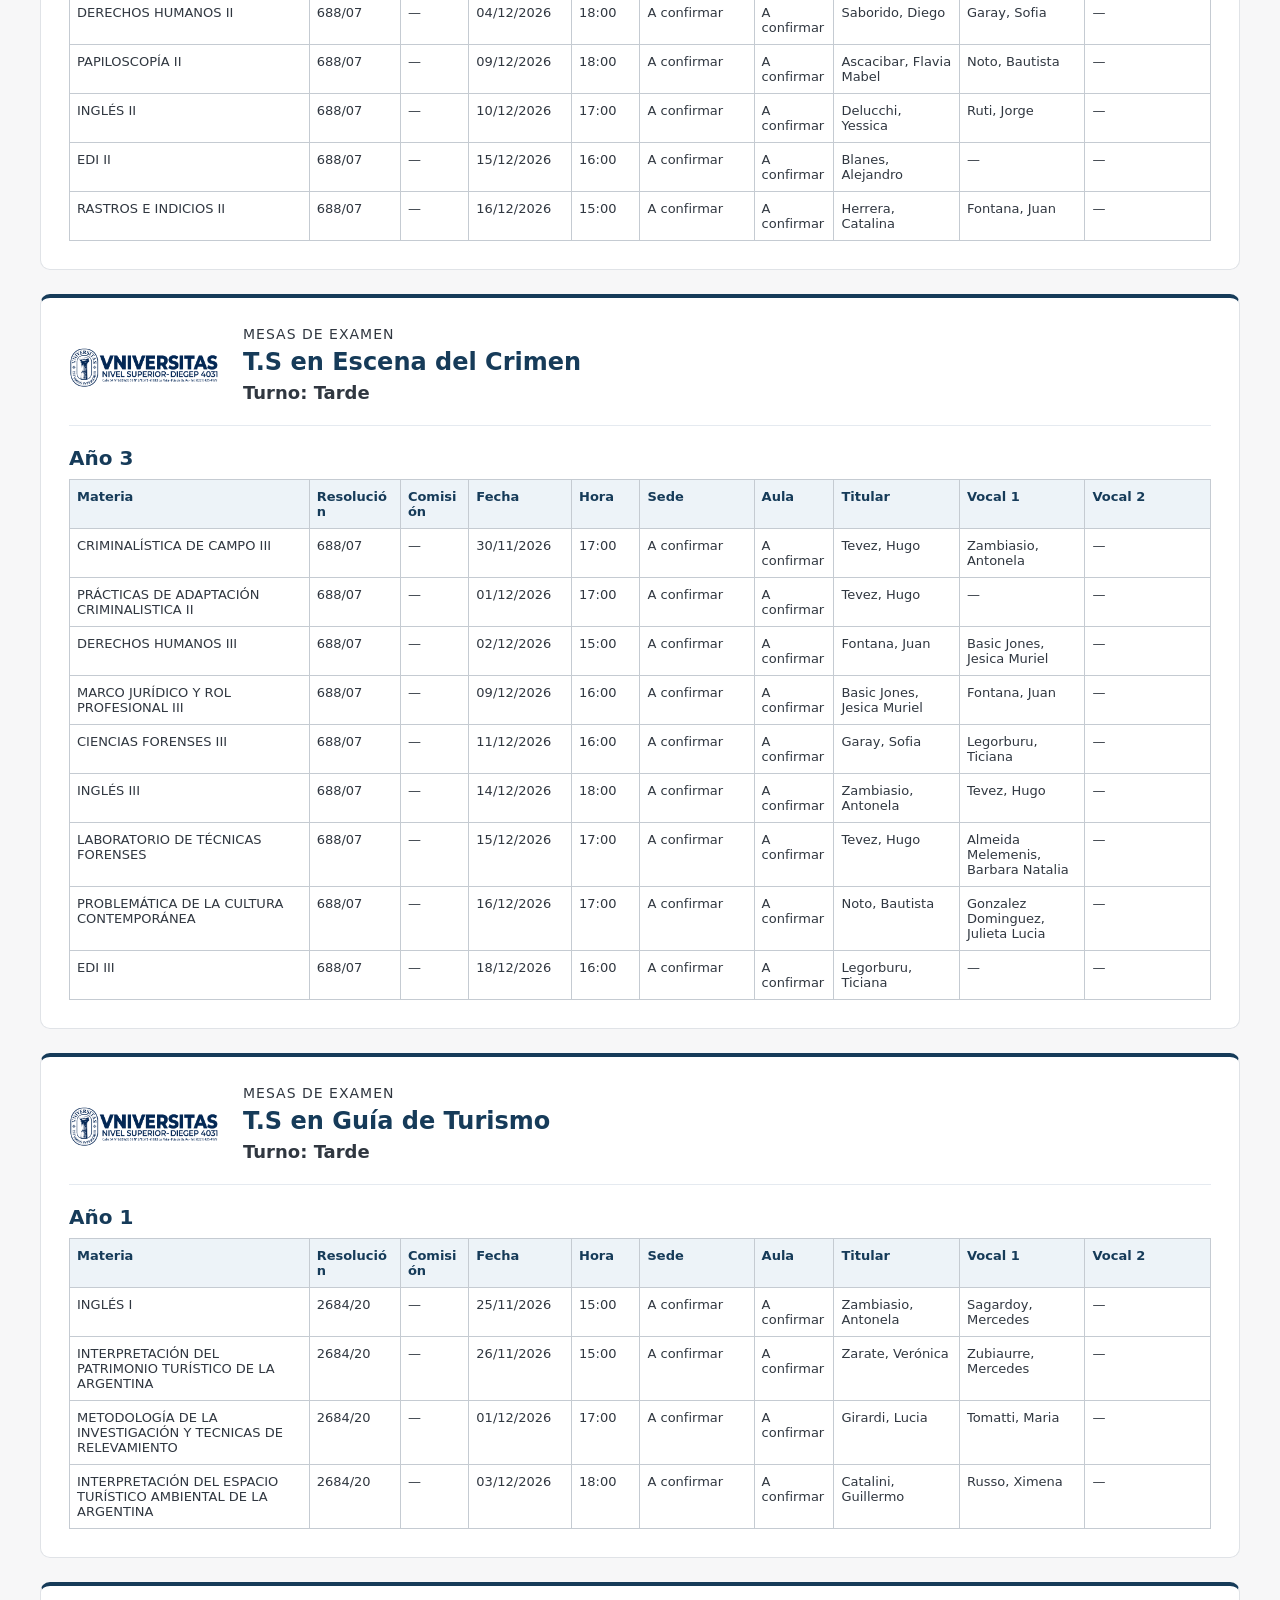
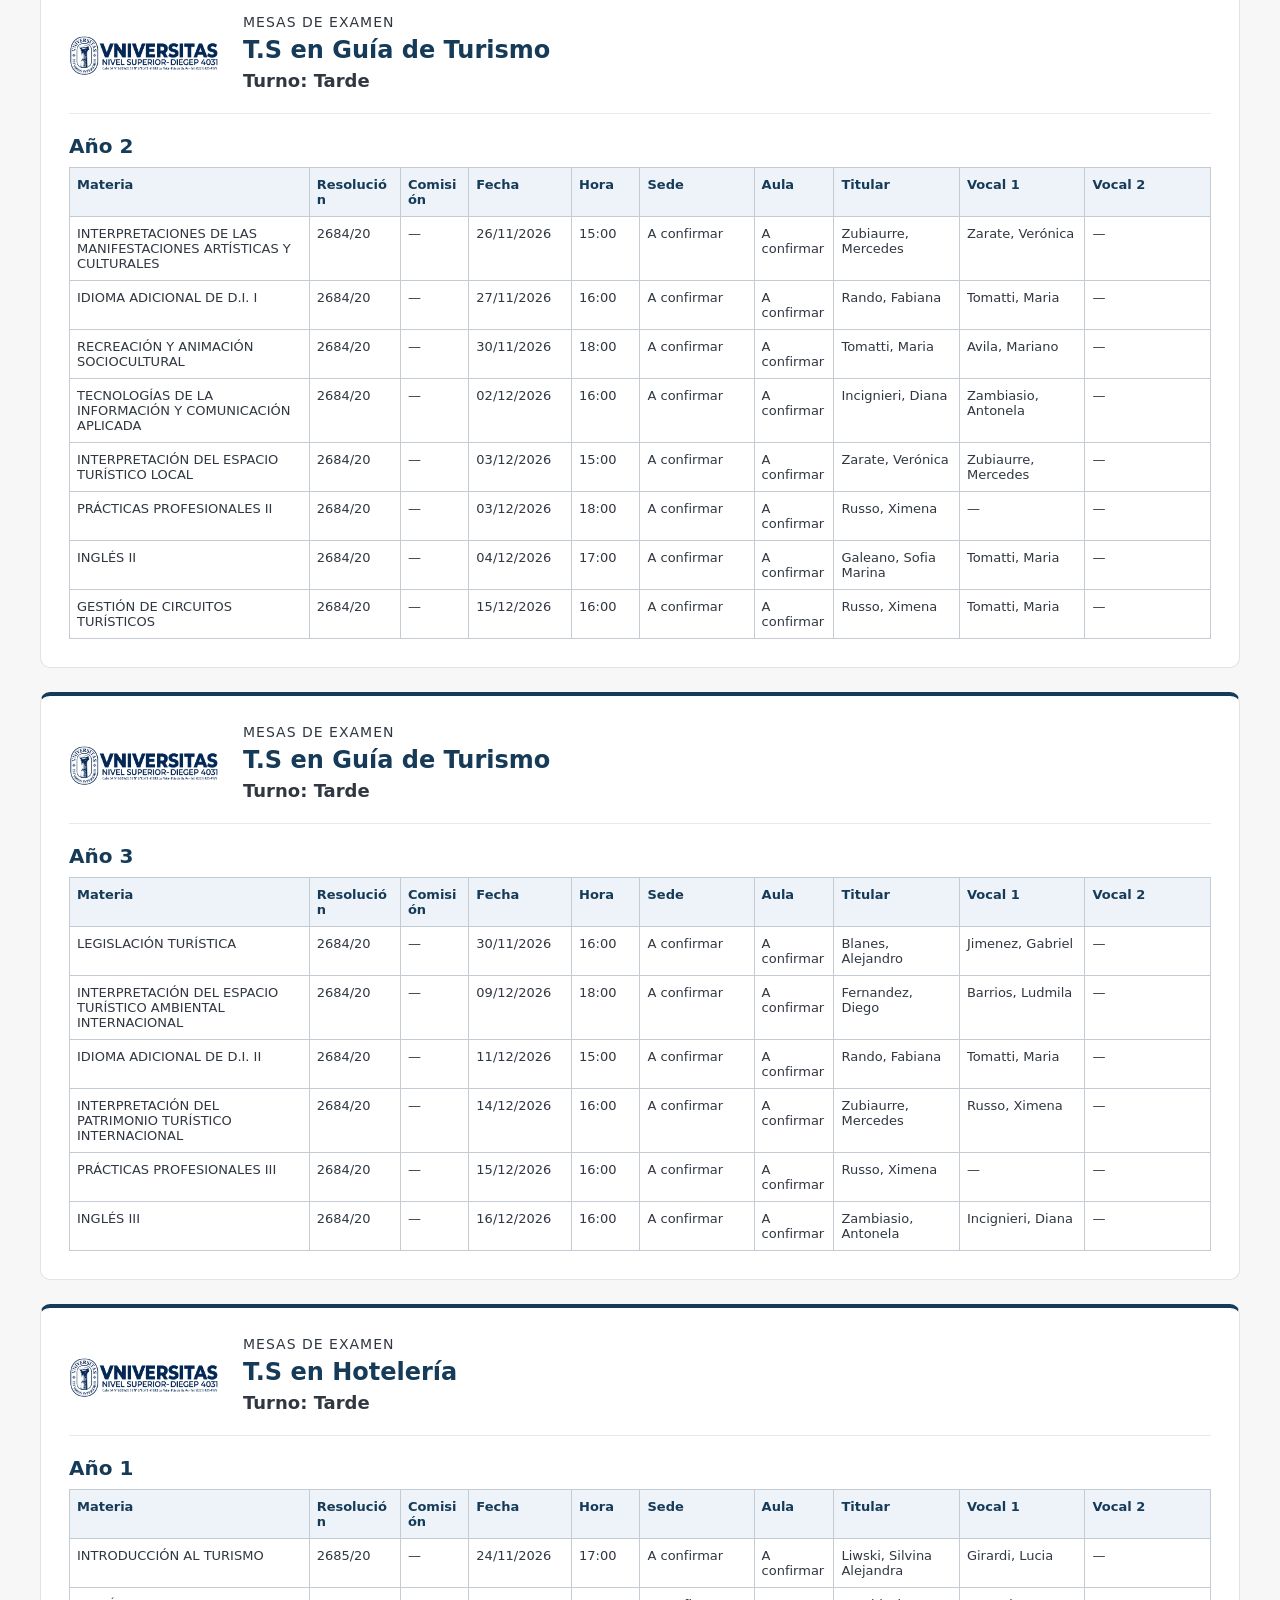
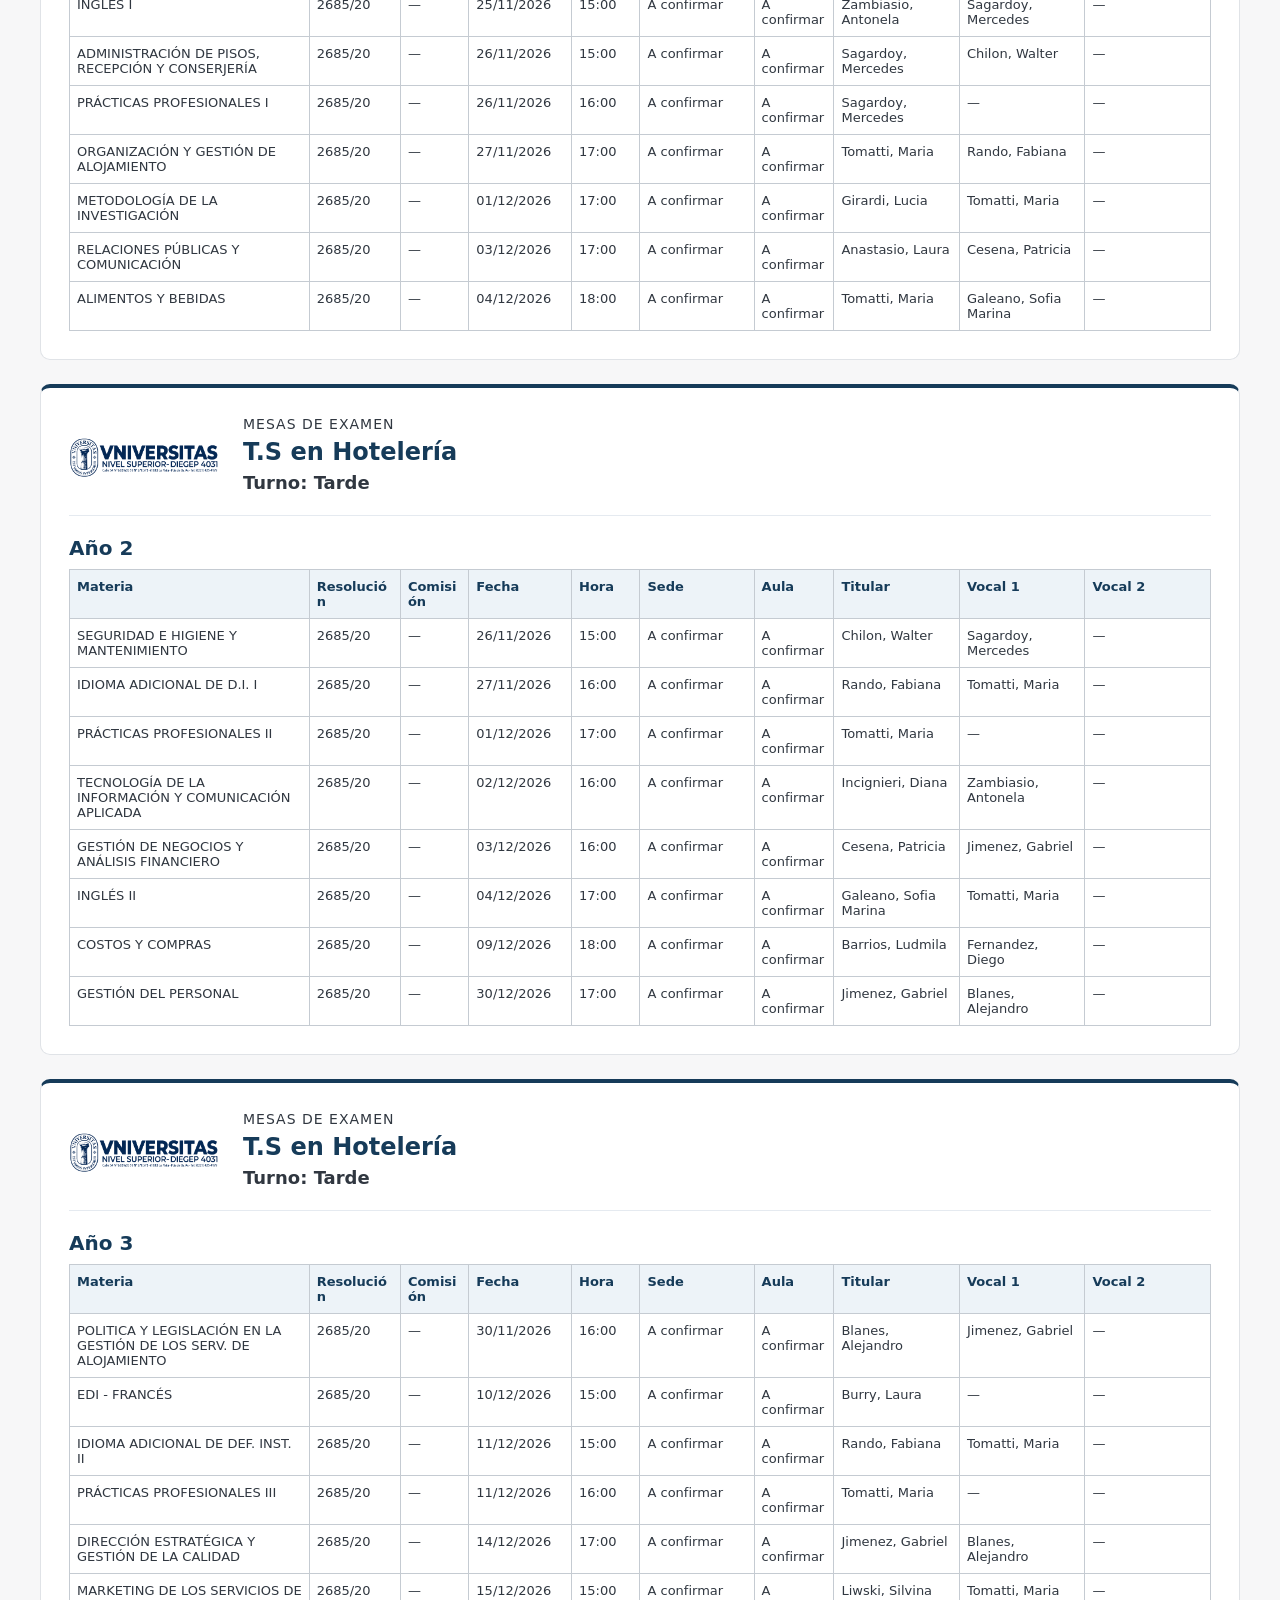
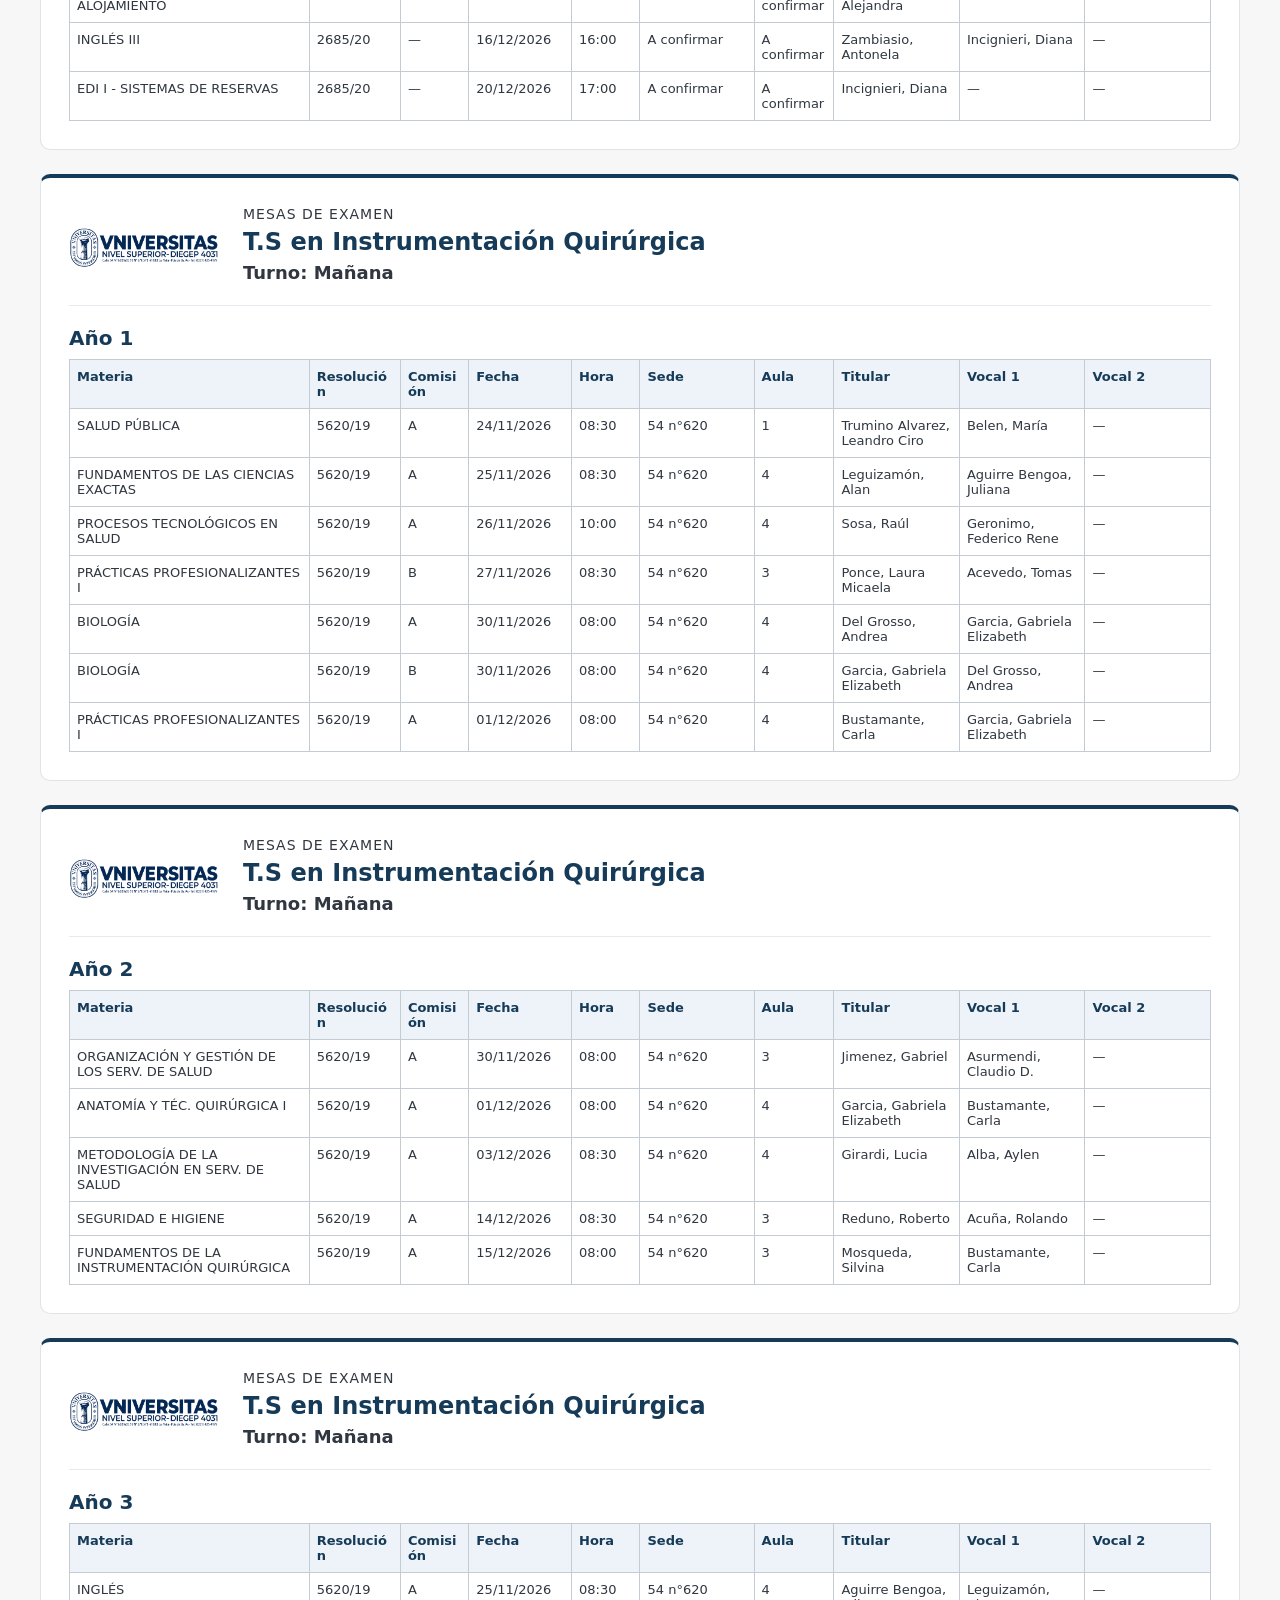
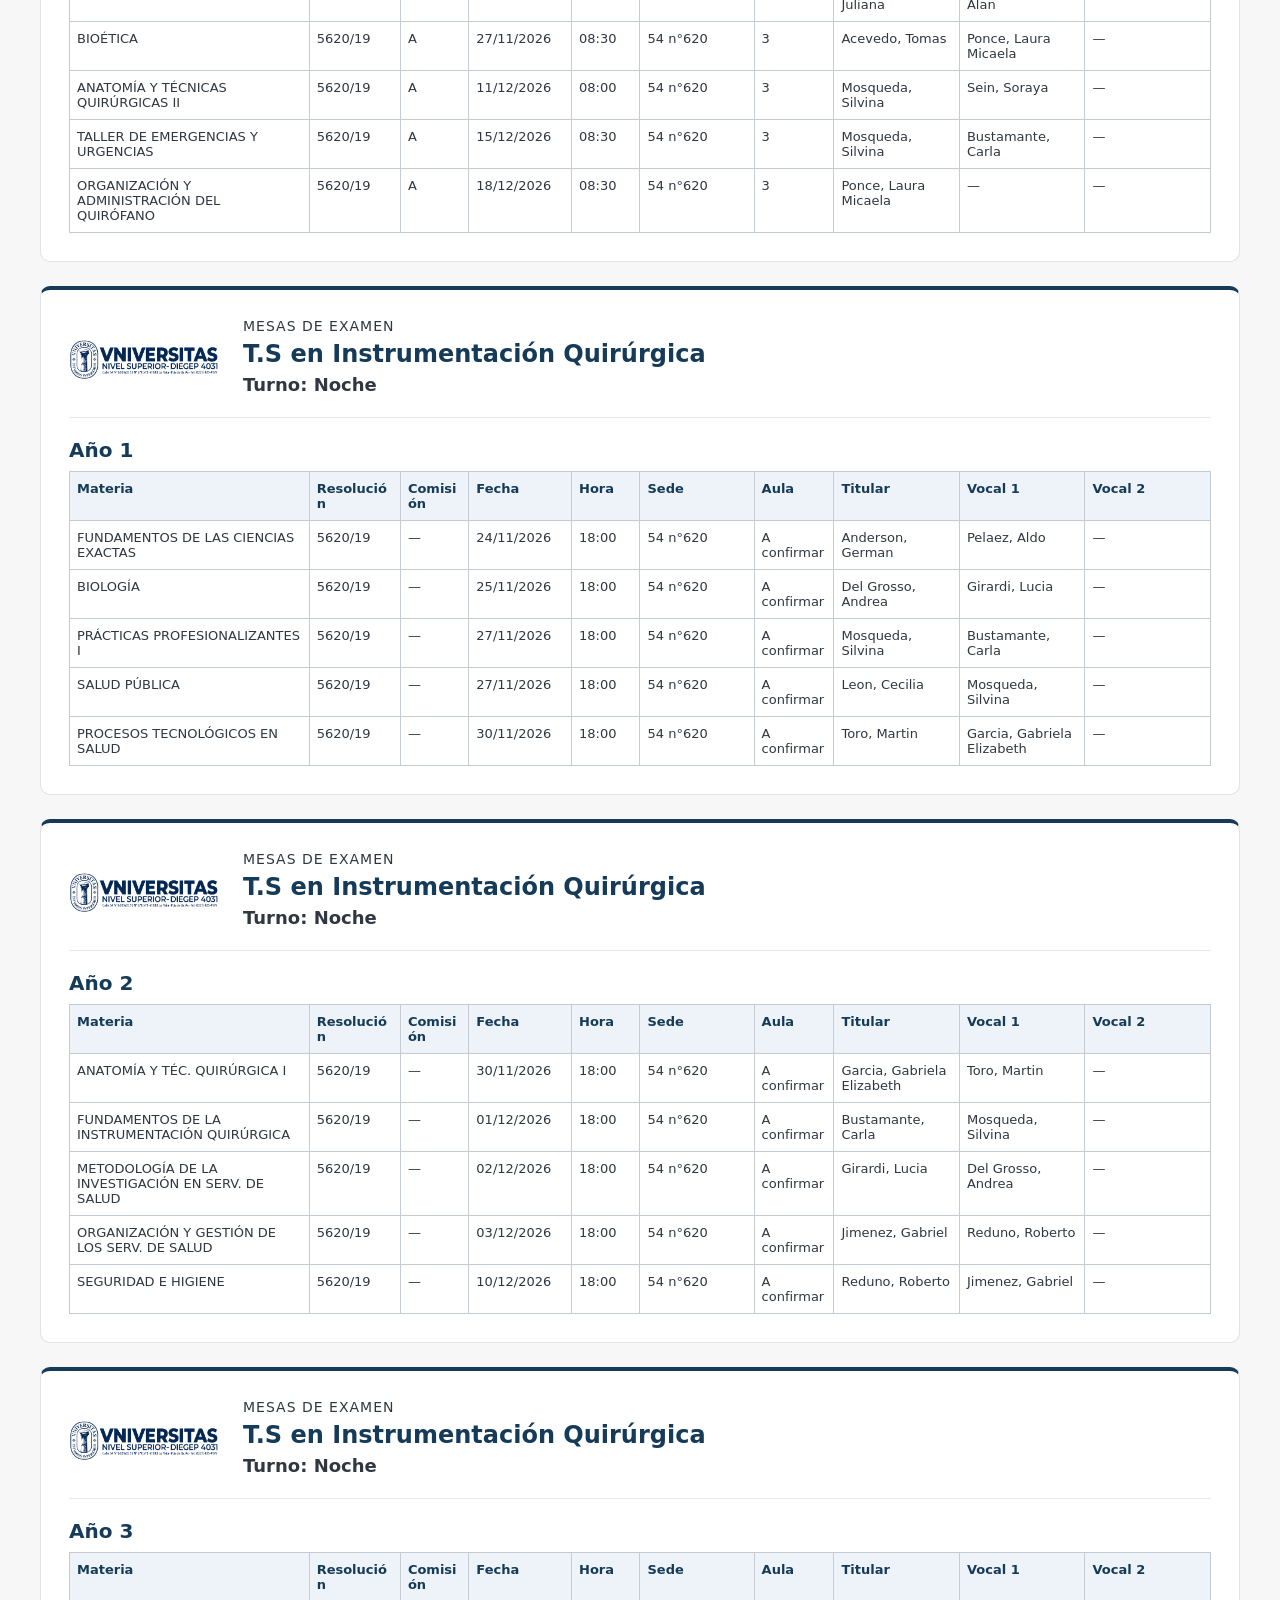
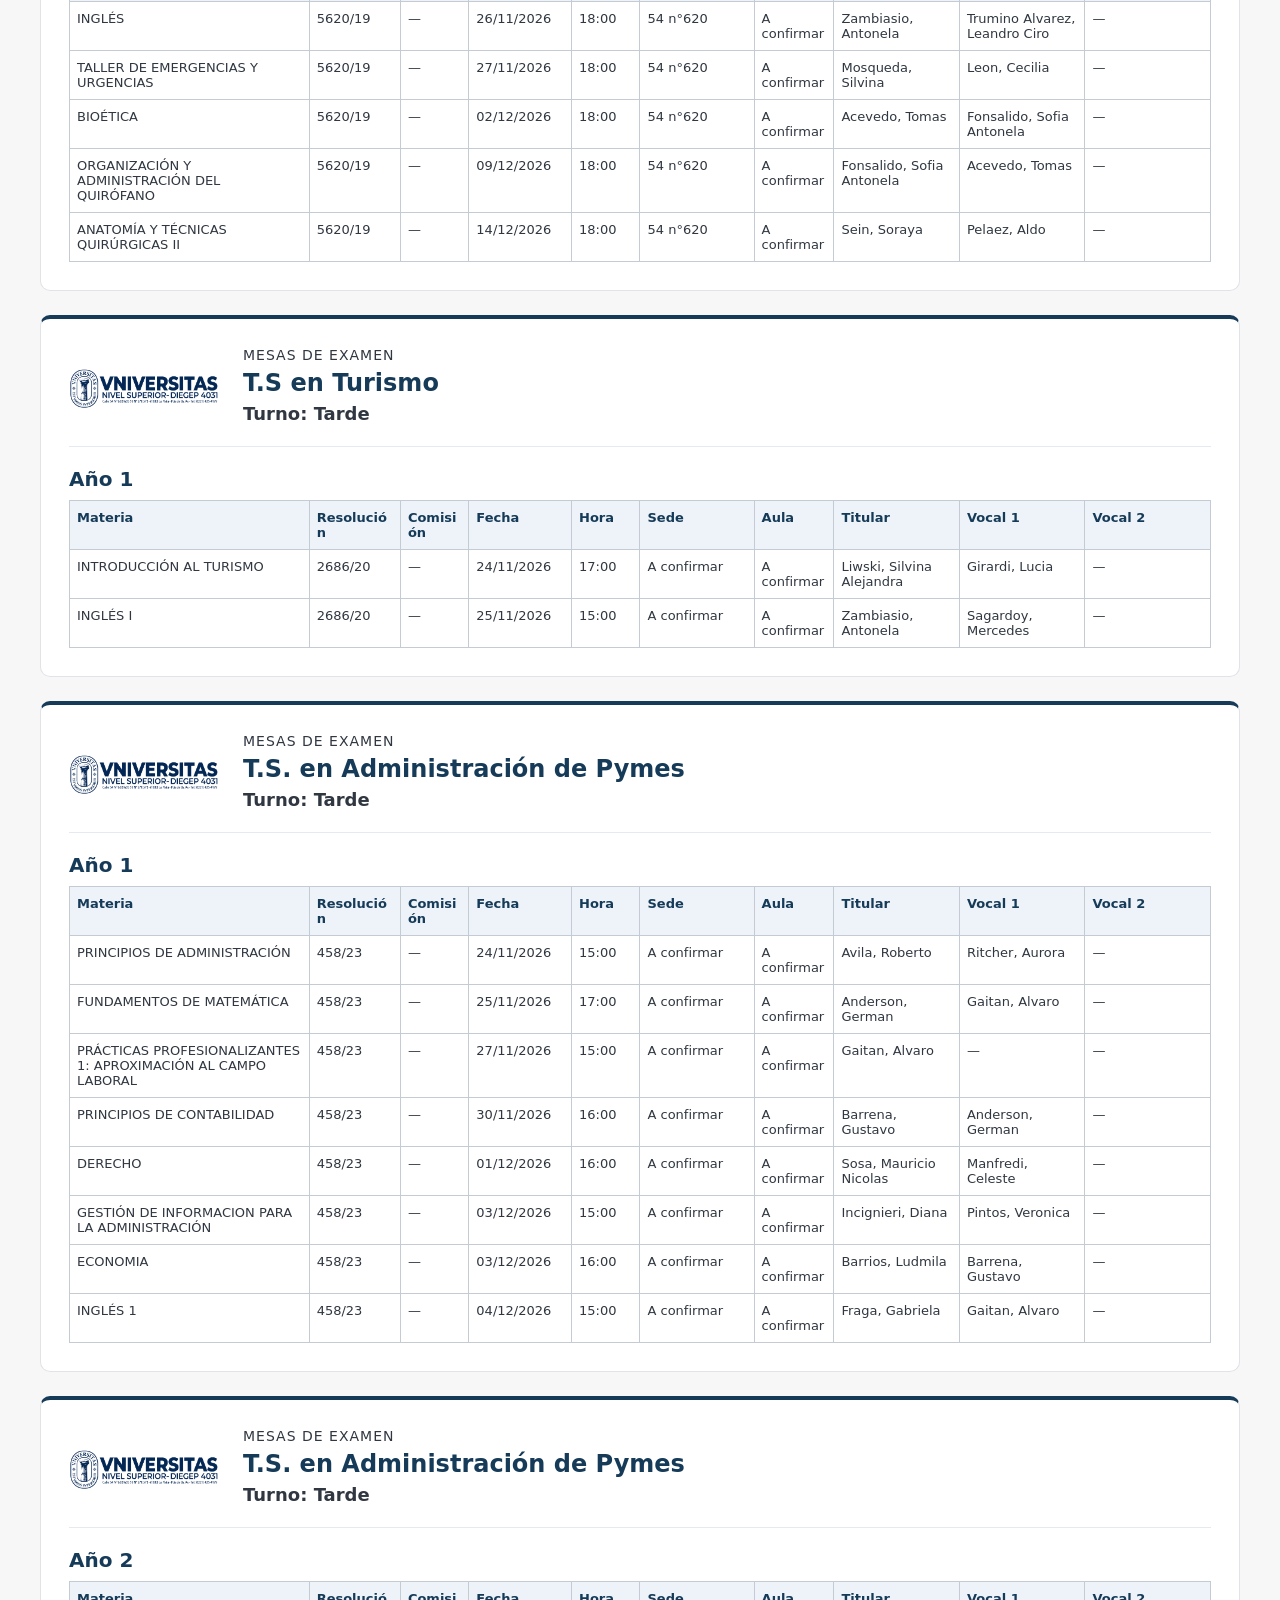
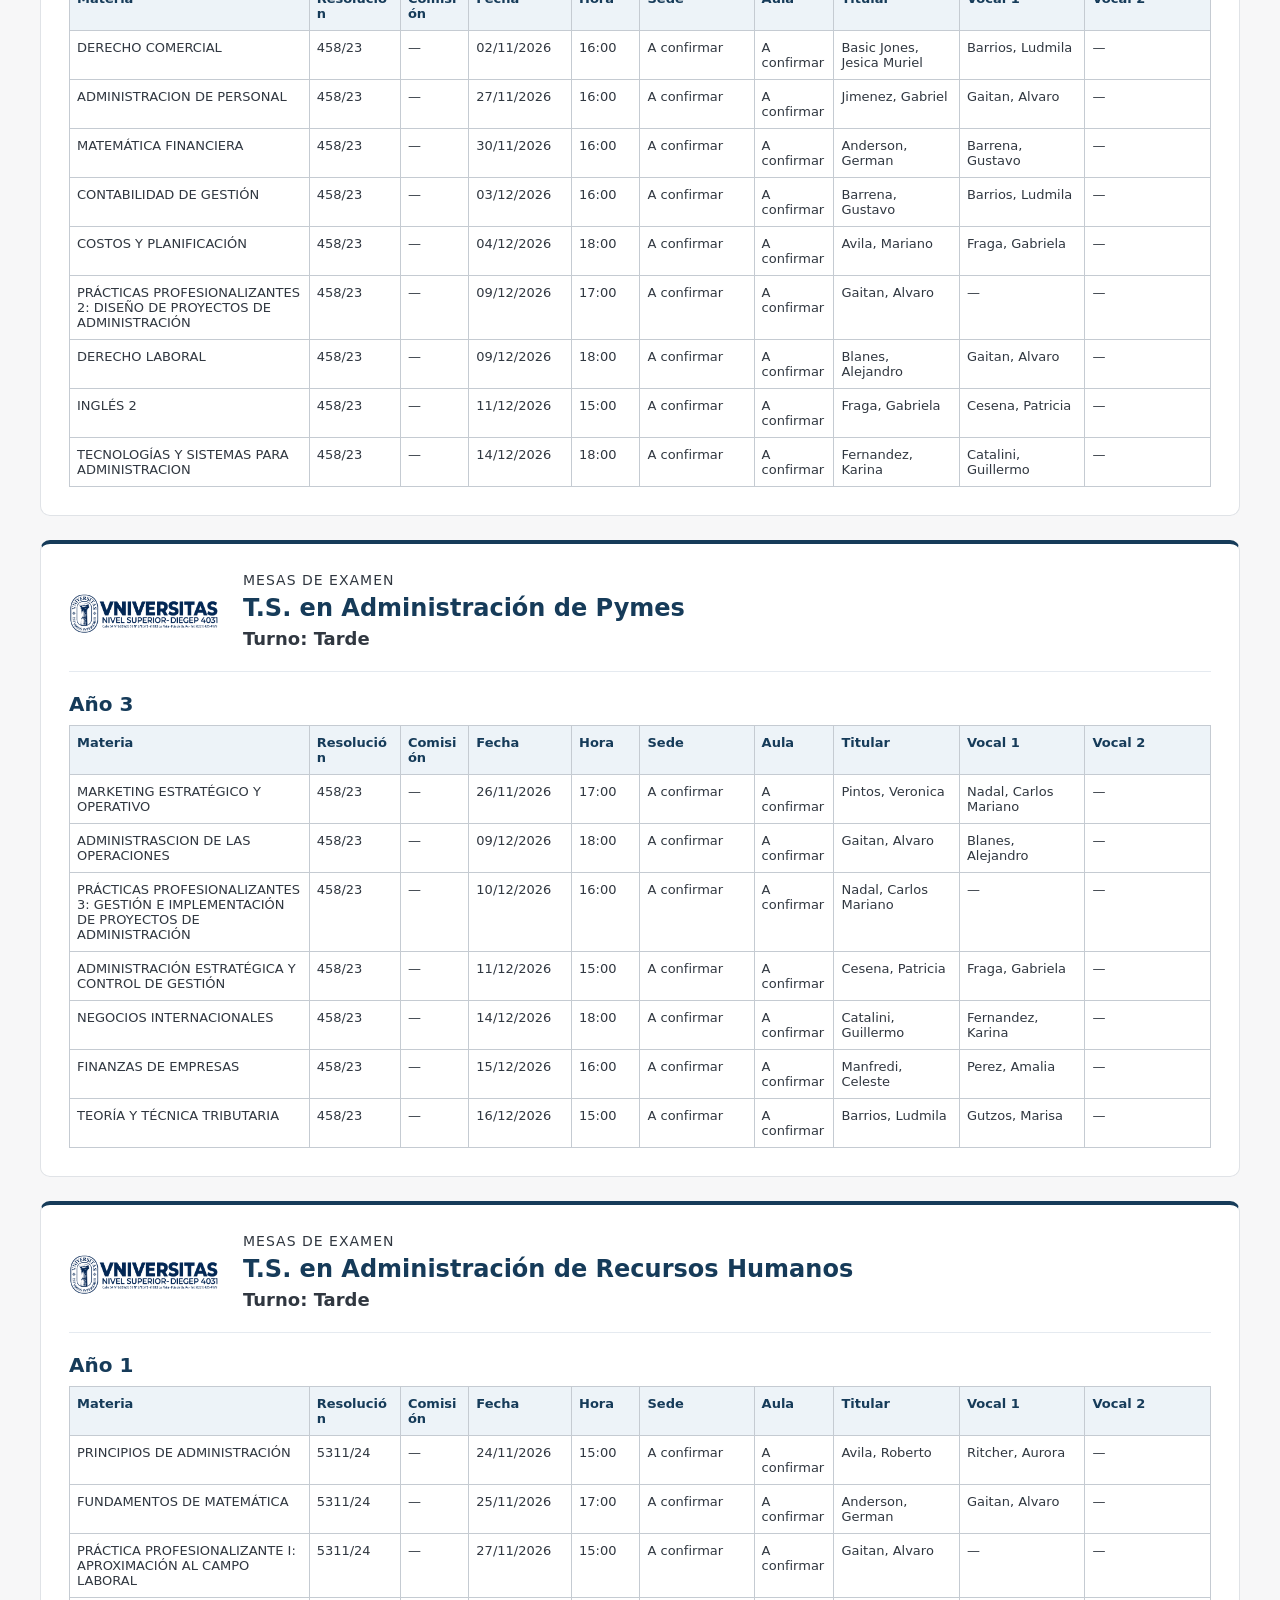
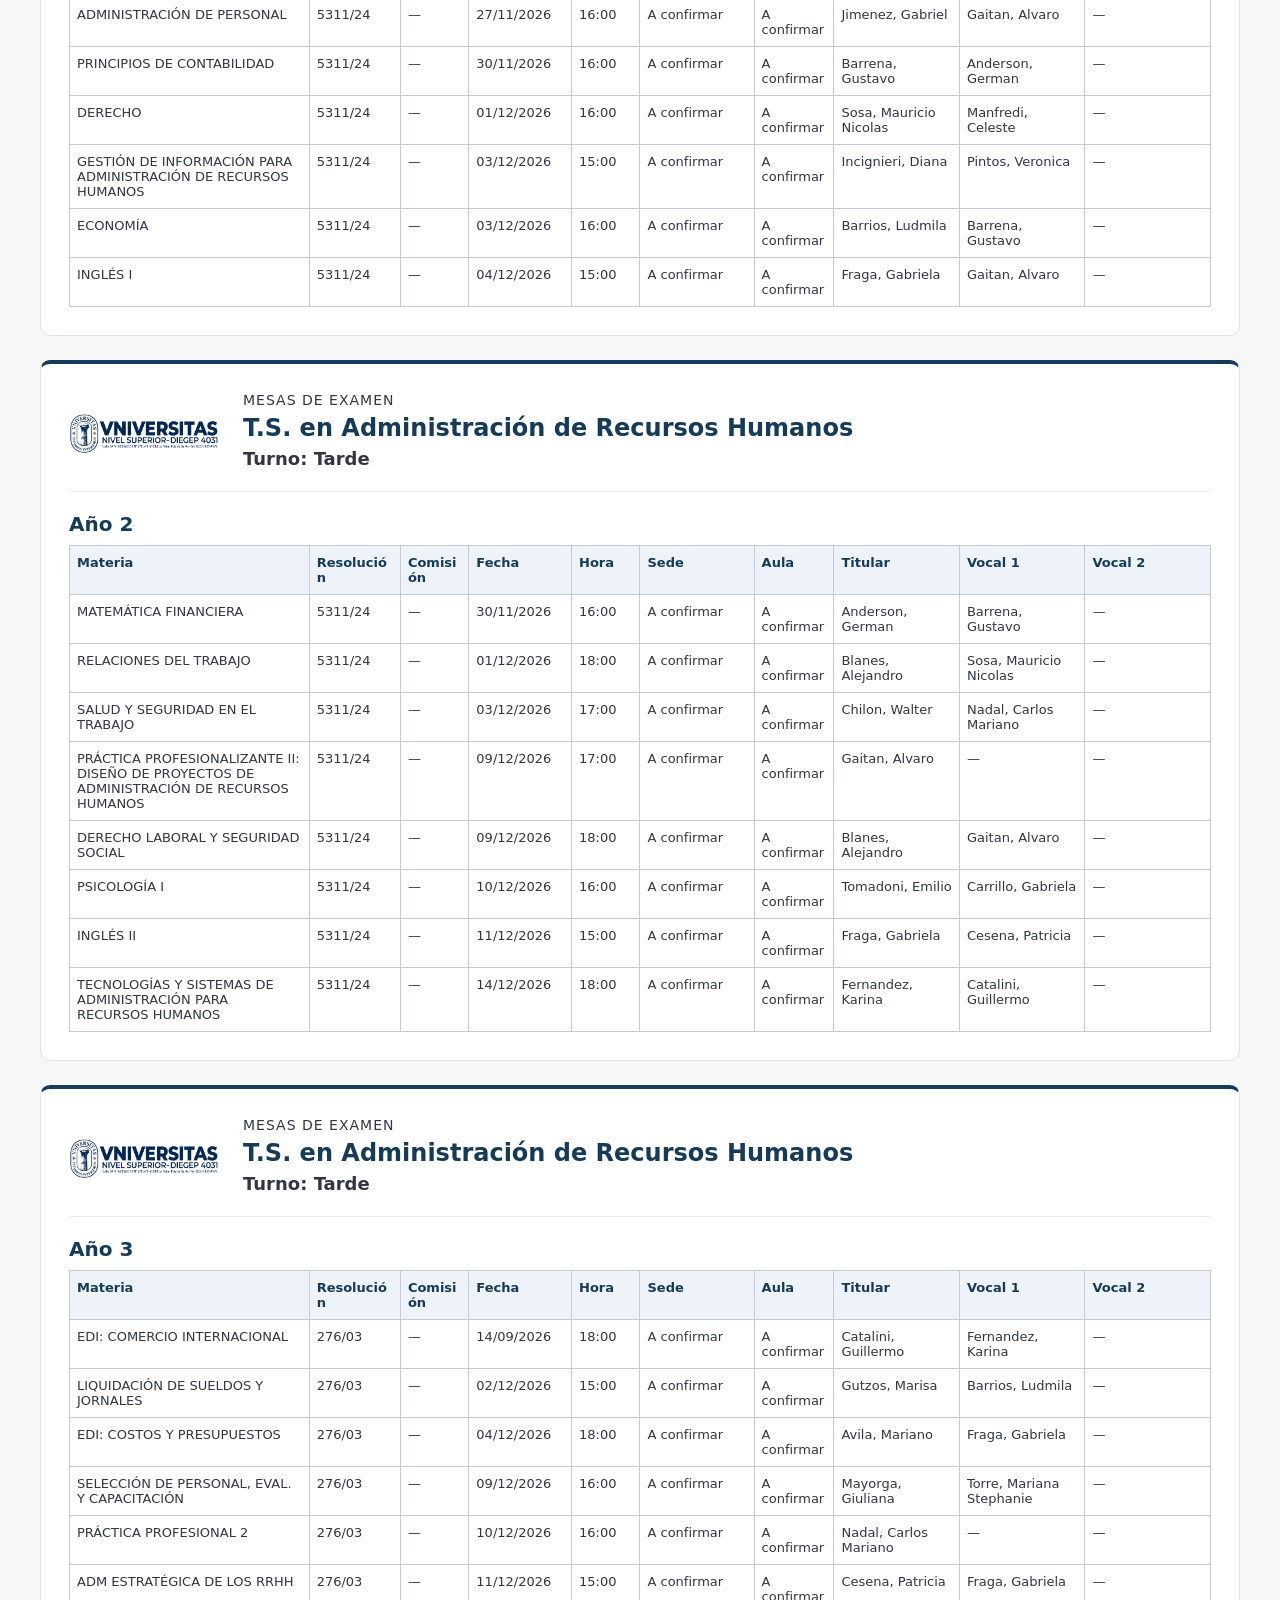
==== commit d766a297: "agrego aula y sede" ====
--- a/cartelera.html
+++ b/cartelera.html
@@ -36,8 +36,8 @@
     caption { text-align: left; padding: 0 0 9px; font-size: 20px; font-weight: 600; color: #163b59; }
     th, td { border: 1px solid #c5cbd2; padding: 9px 7px; text-align: left; vertical-align: top; font-size: 13px; overflow-wrap: anywhere; }
     th { background: #edf3f8; color: #163b59; font-weight: 600; }
-    .materia { width: 23%; } .plan { width: 10%; } .comision { width: 9%; }
-    .fecha { width: 10%; } .hora { width: 6%; } .persona { width: 14%; }
+    .materia { width: 21%; } .plan { width: 8%; } .comision { width: 6%; }
+    .fecha { width: 9%; } .hora { width: 6%; } .sede { width: 10%; } .aula { width: 7%; } .persona { width: 11%; }
     @media (max-width: 650px) {
       .header-institucional { padding: 8px 16px; }
       .logo-institucional { max-width: 280px; }
@@ -142,7 +142,7 @@
       const cabecera = document.createElement('thead');
       const filaCabecera = document.createElement('tr');
       const columnas = [['Materia', 'materia'], ['Resolución', 'plan'], ['Comisión', 'comision'],
-        ['Fecha', 'fecha'], ['Hora', 'hora'], ['Titular', 'persona'], ['Vocal 1', 'persona'], ['Vocal 2', 'persona']];
+        ['Fecha', 'fecha'], ['Hora', 'hora'], ['Sede', 'sede'], ['Aula', 'aula'], ['Titular', 'persona'], ['Vocal 1', 'persona'], ['Vocal 2', 'persona']];
       columnas.forEach(([titulo, clase]) => {
         const celda = texto('th', titulo);
         celda.scope = 'col';
@@ -157,6 +157,7 @@
         const fila = document.createElement('tr');
         const fecha = mesa.fecha.split('-').reverse().join('/');
         const valores = [mesa.materia, mesa.resolucion, mesa.comision, fecha, mesa.hora,
+          mesa.sede || 'A confirmar', mesa.aula || 'A confirmar',
           mesa.docente, mesa.vocal1 ?? mesa.vocal ?? '', mesa.vocal2 ?? ''];
         valores.forEach(valor => fila.append(texto('td', valor || '—')));
         cuerpo.append(fila);
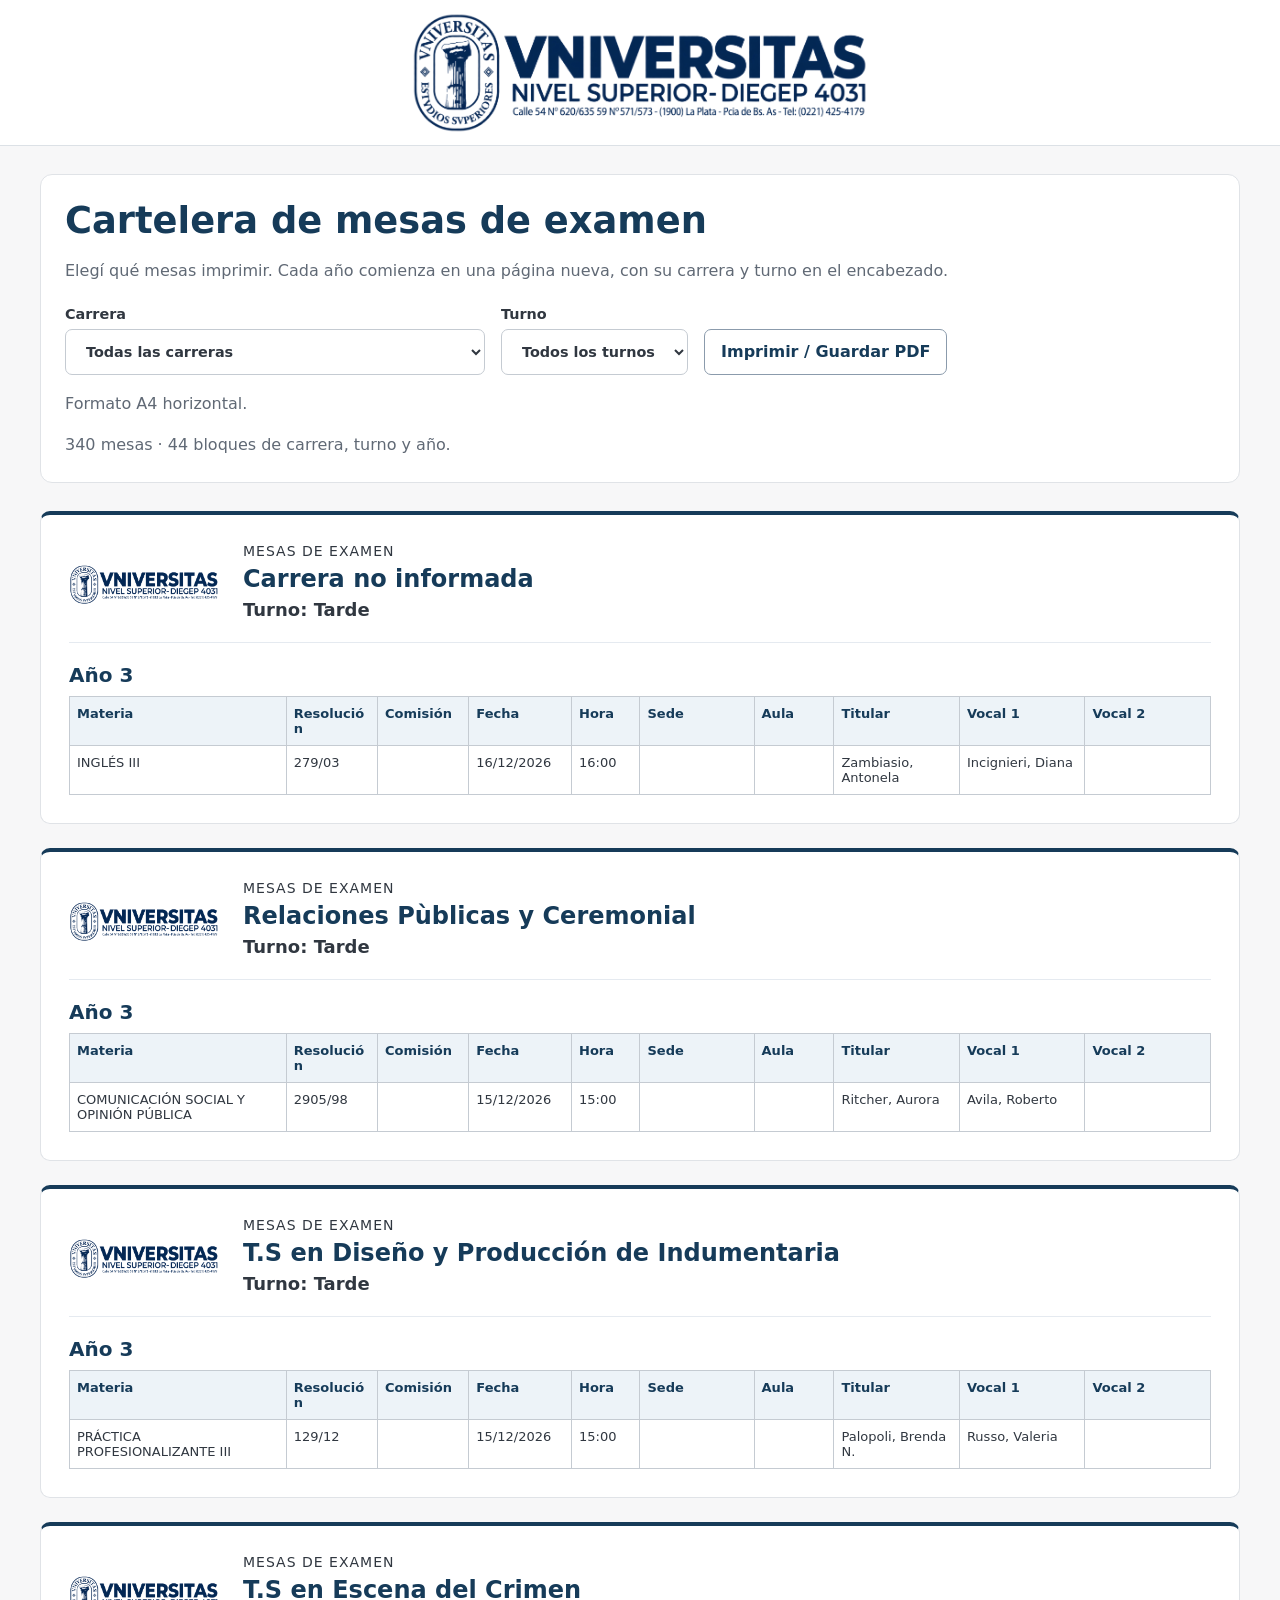
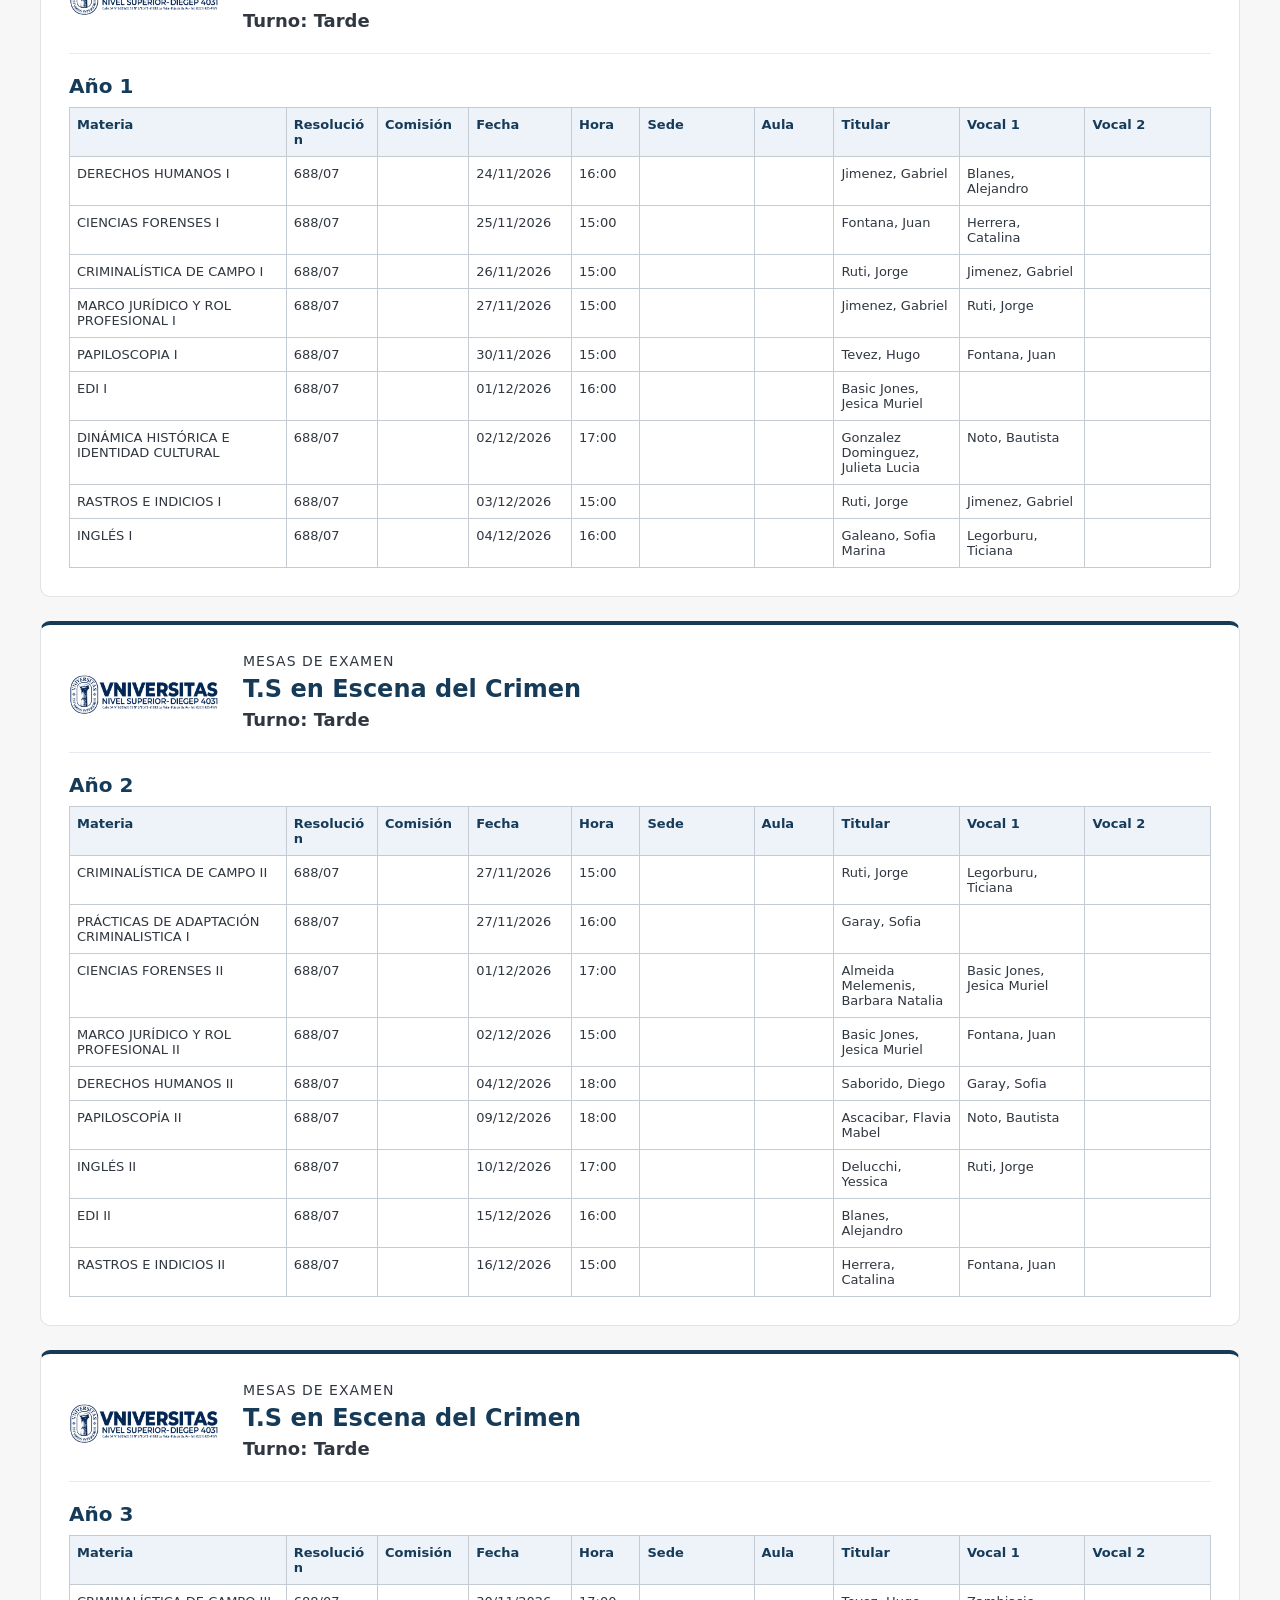
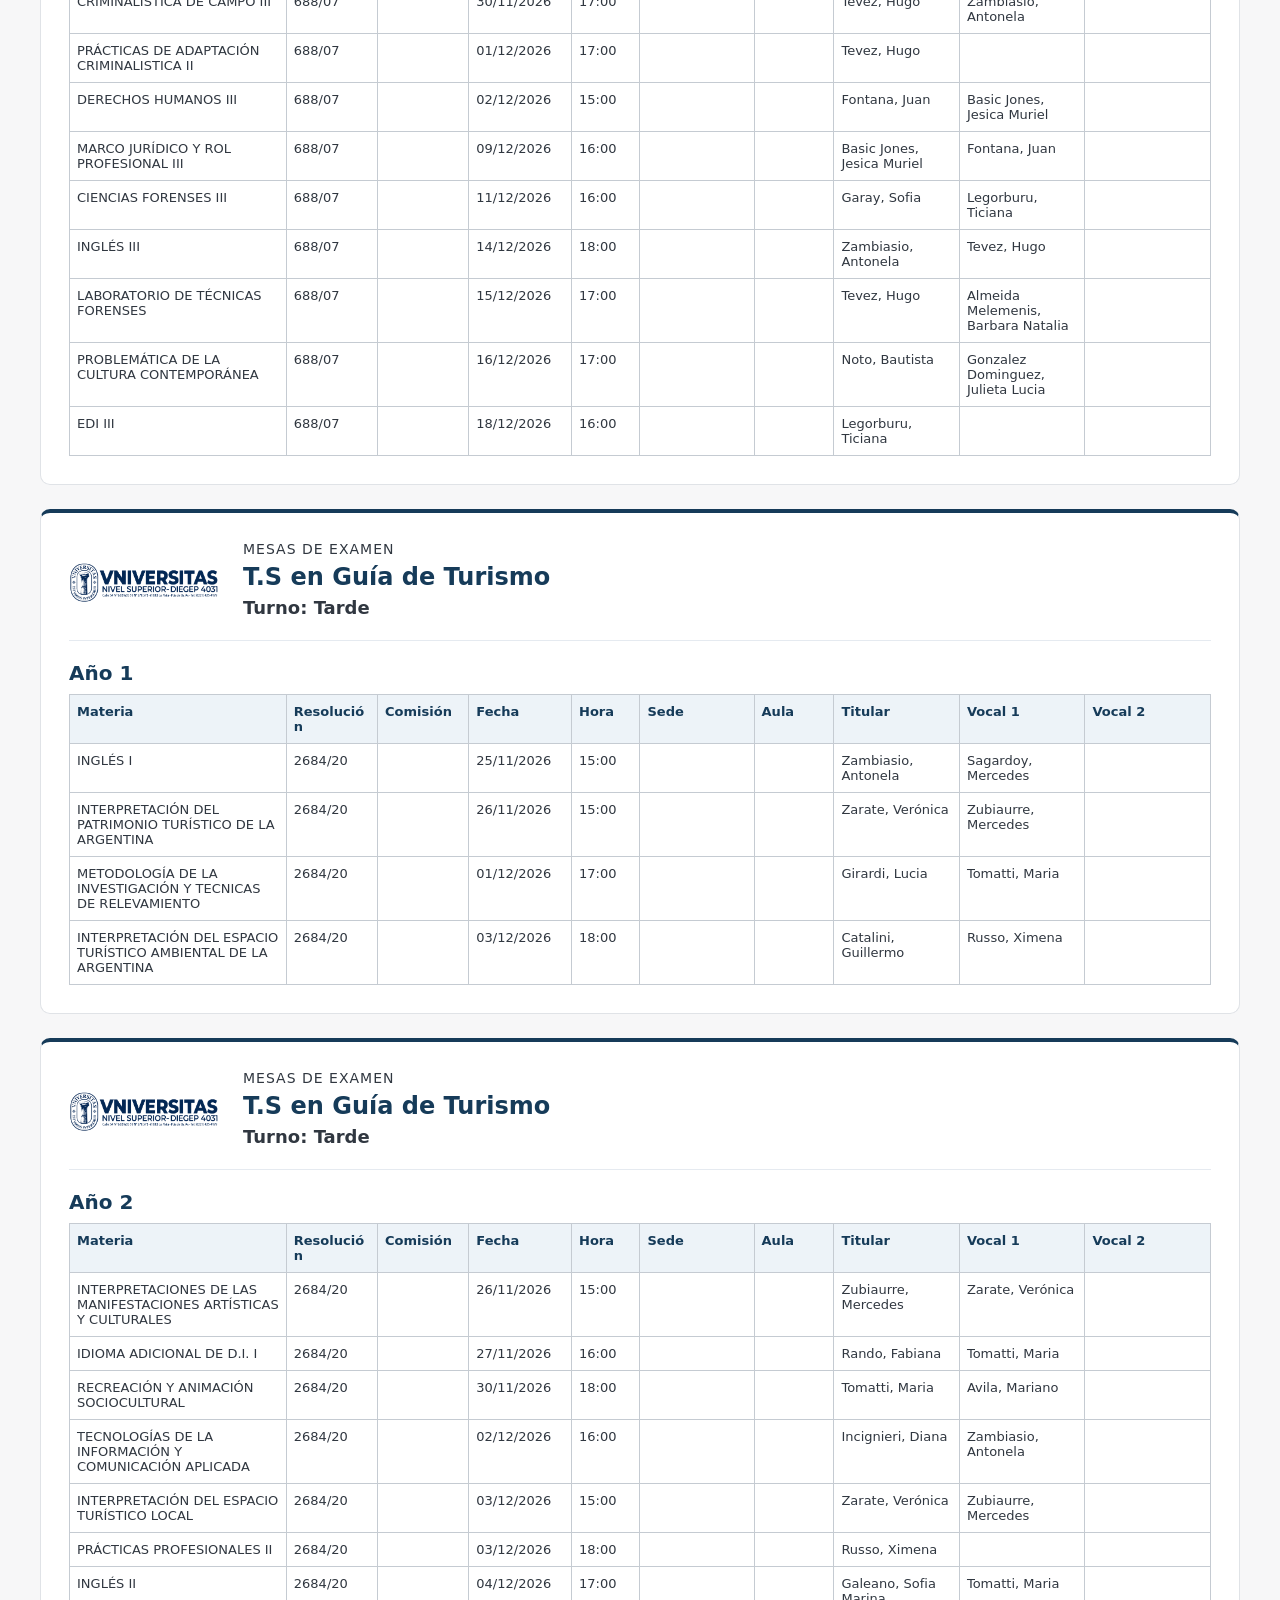
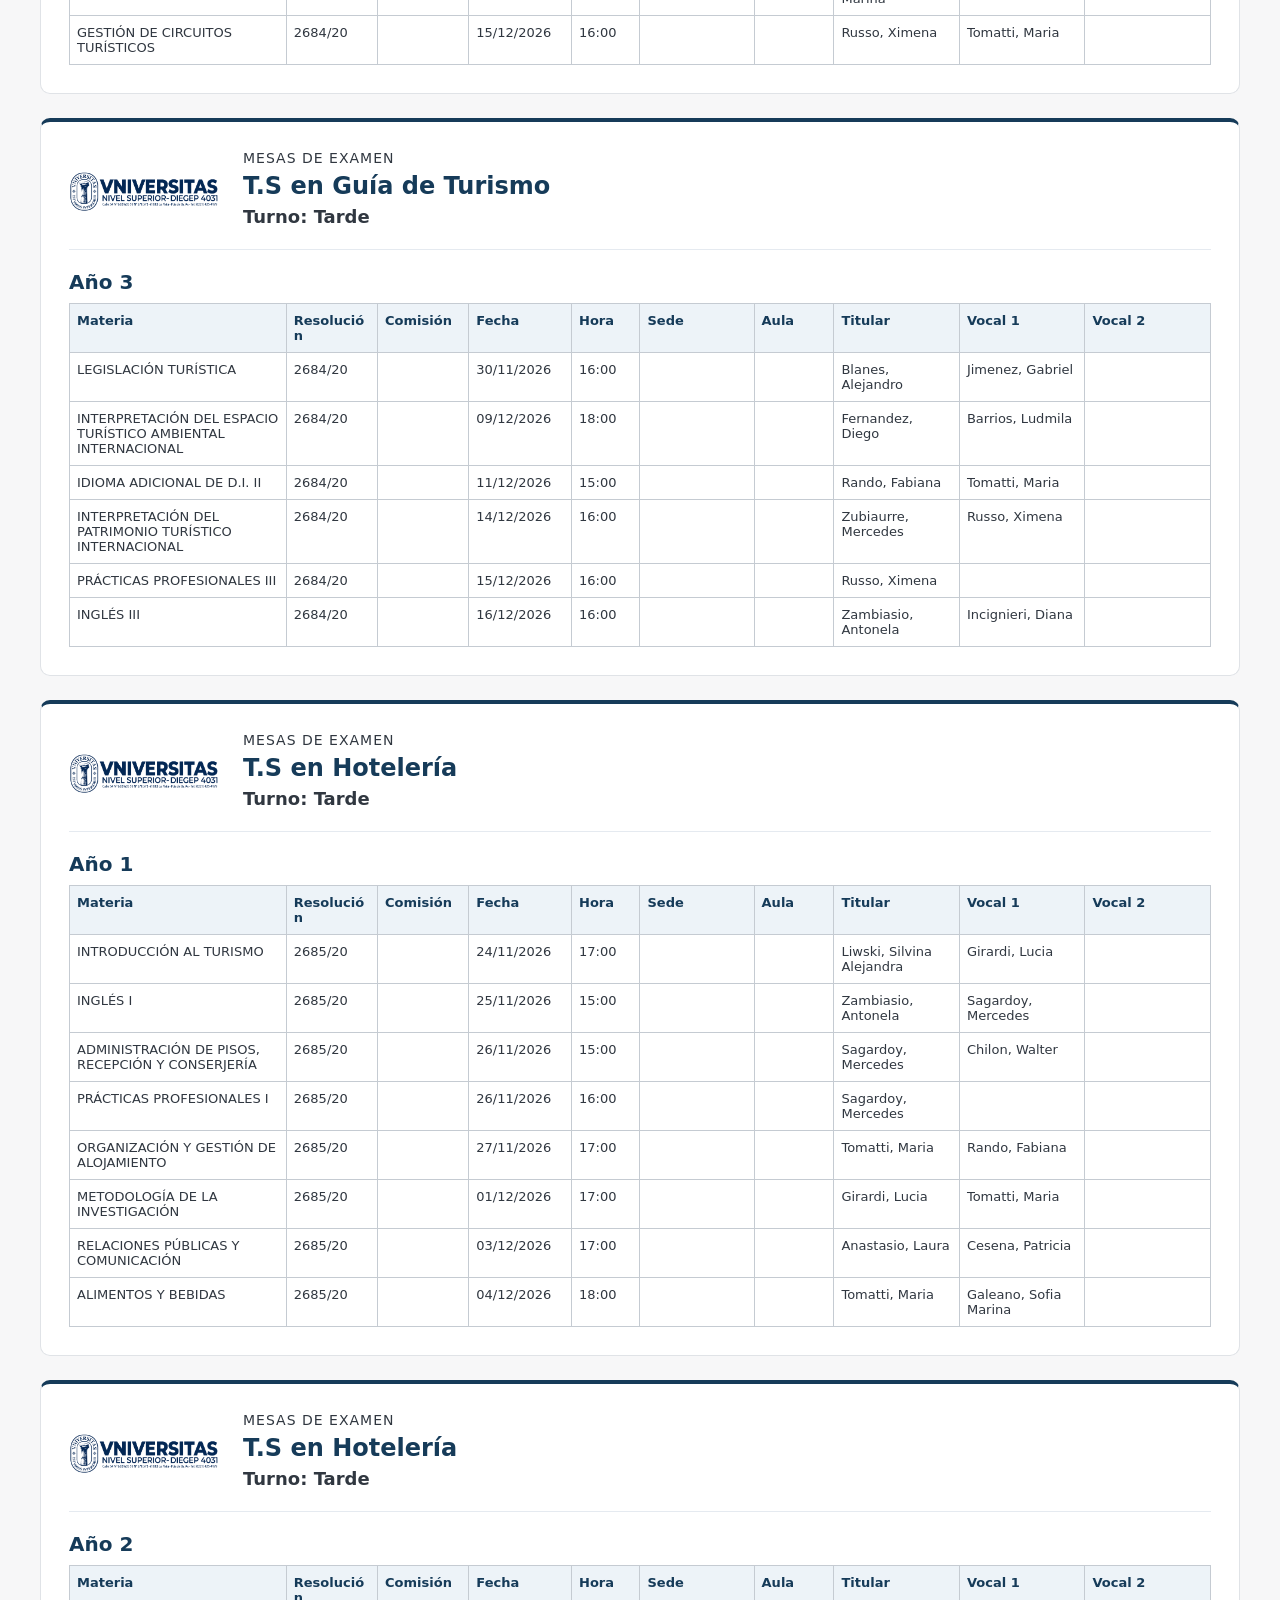
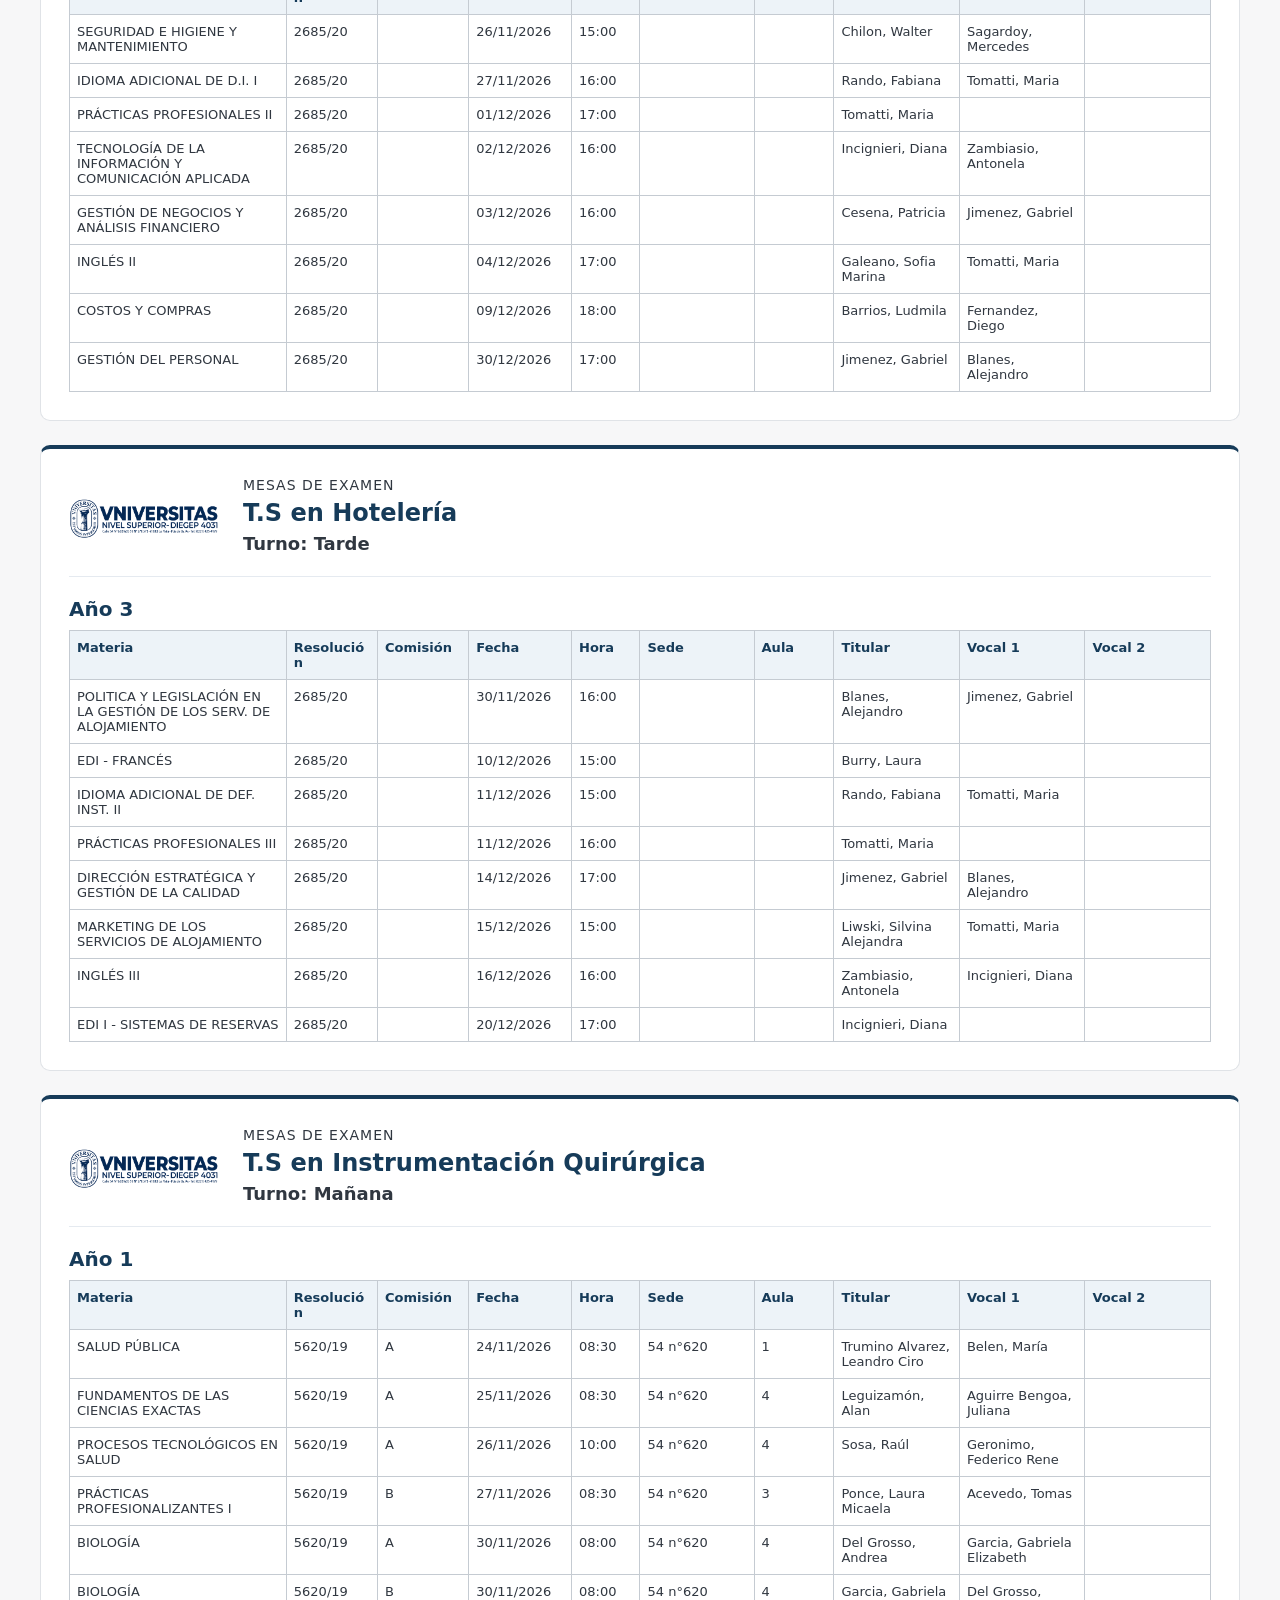
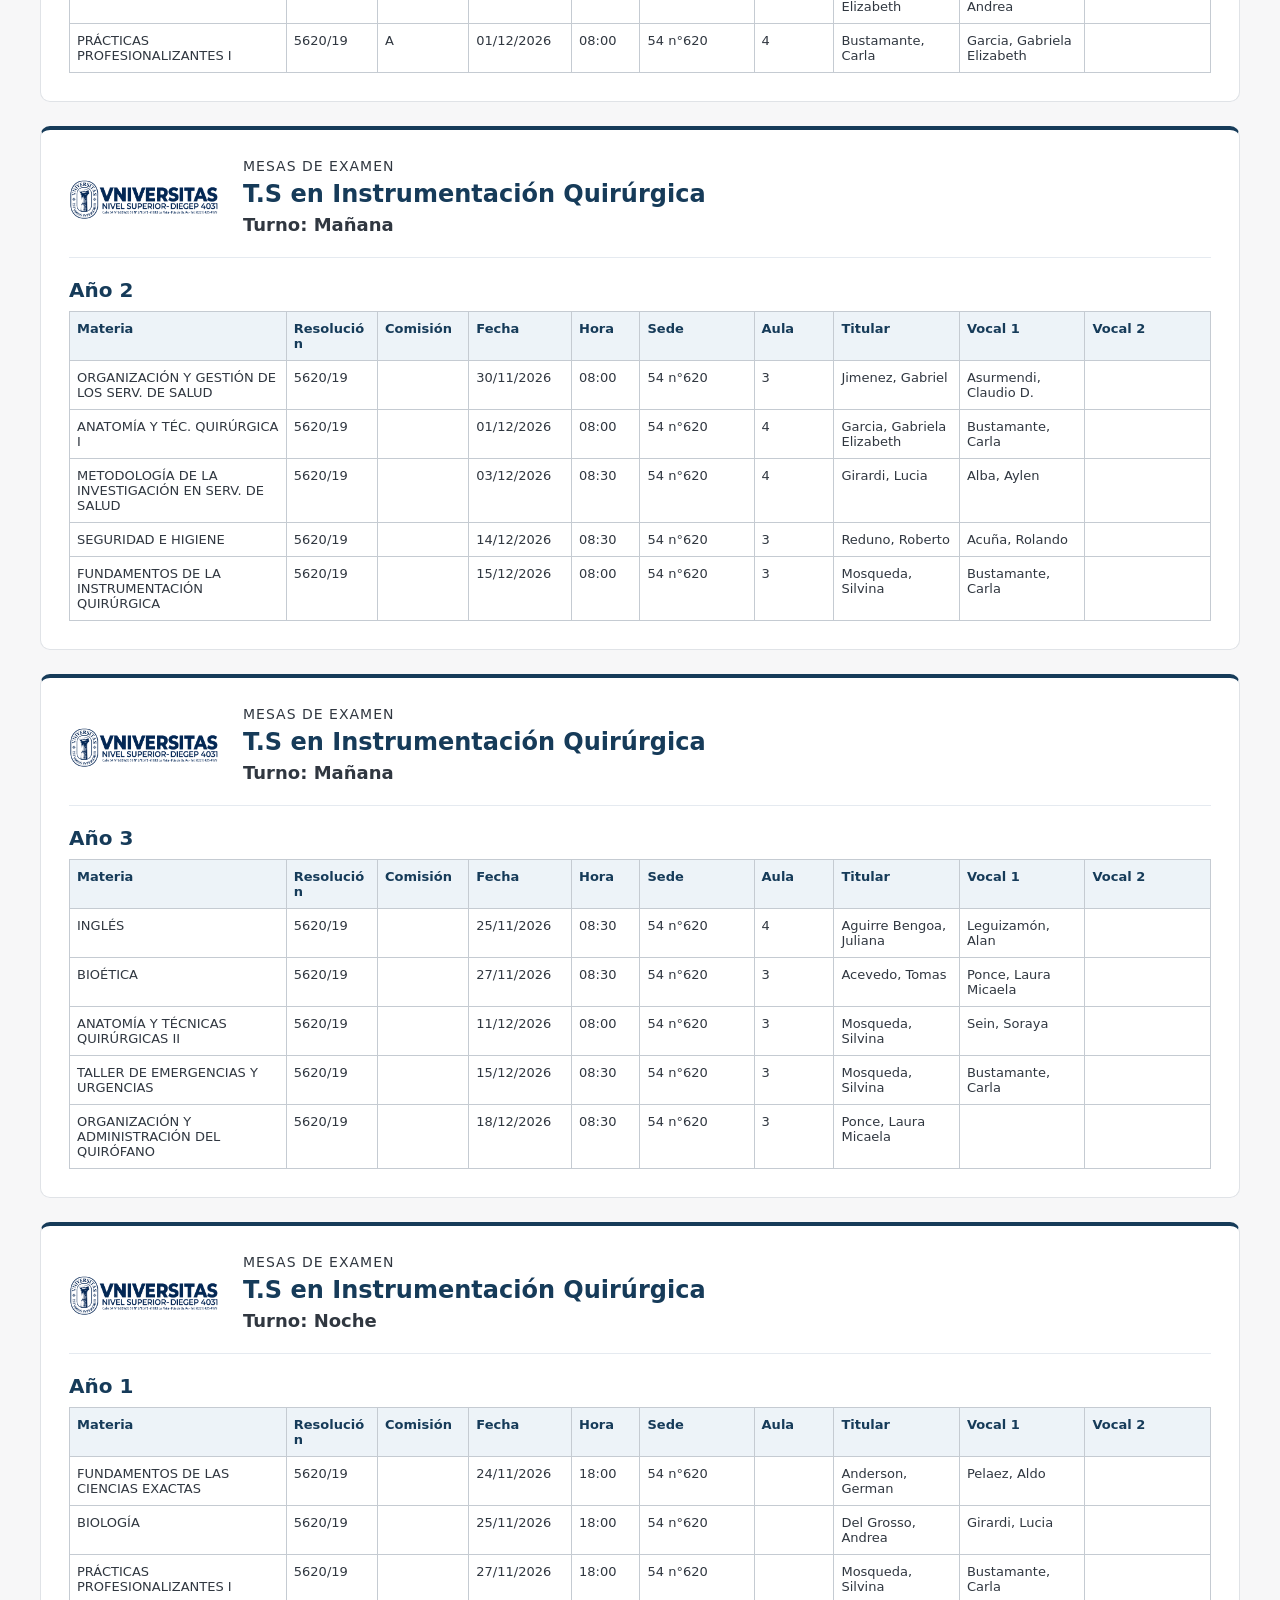
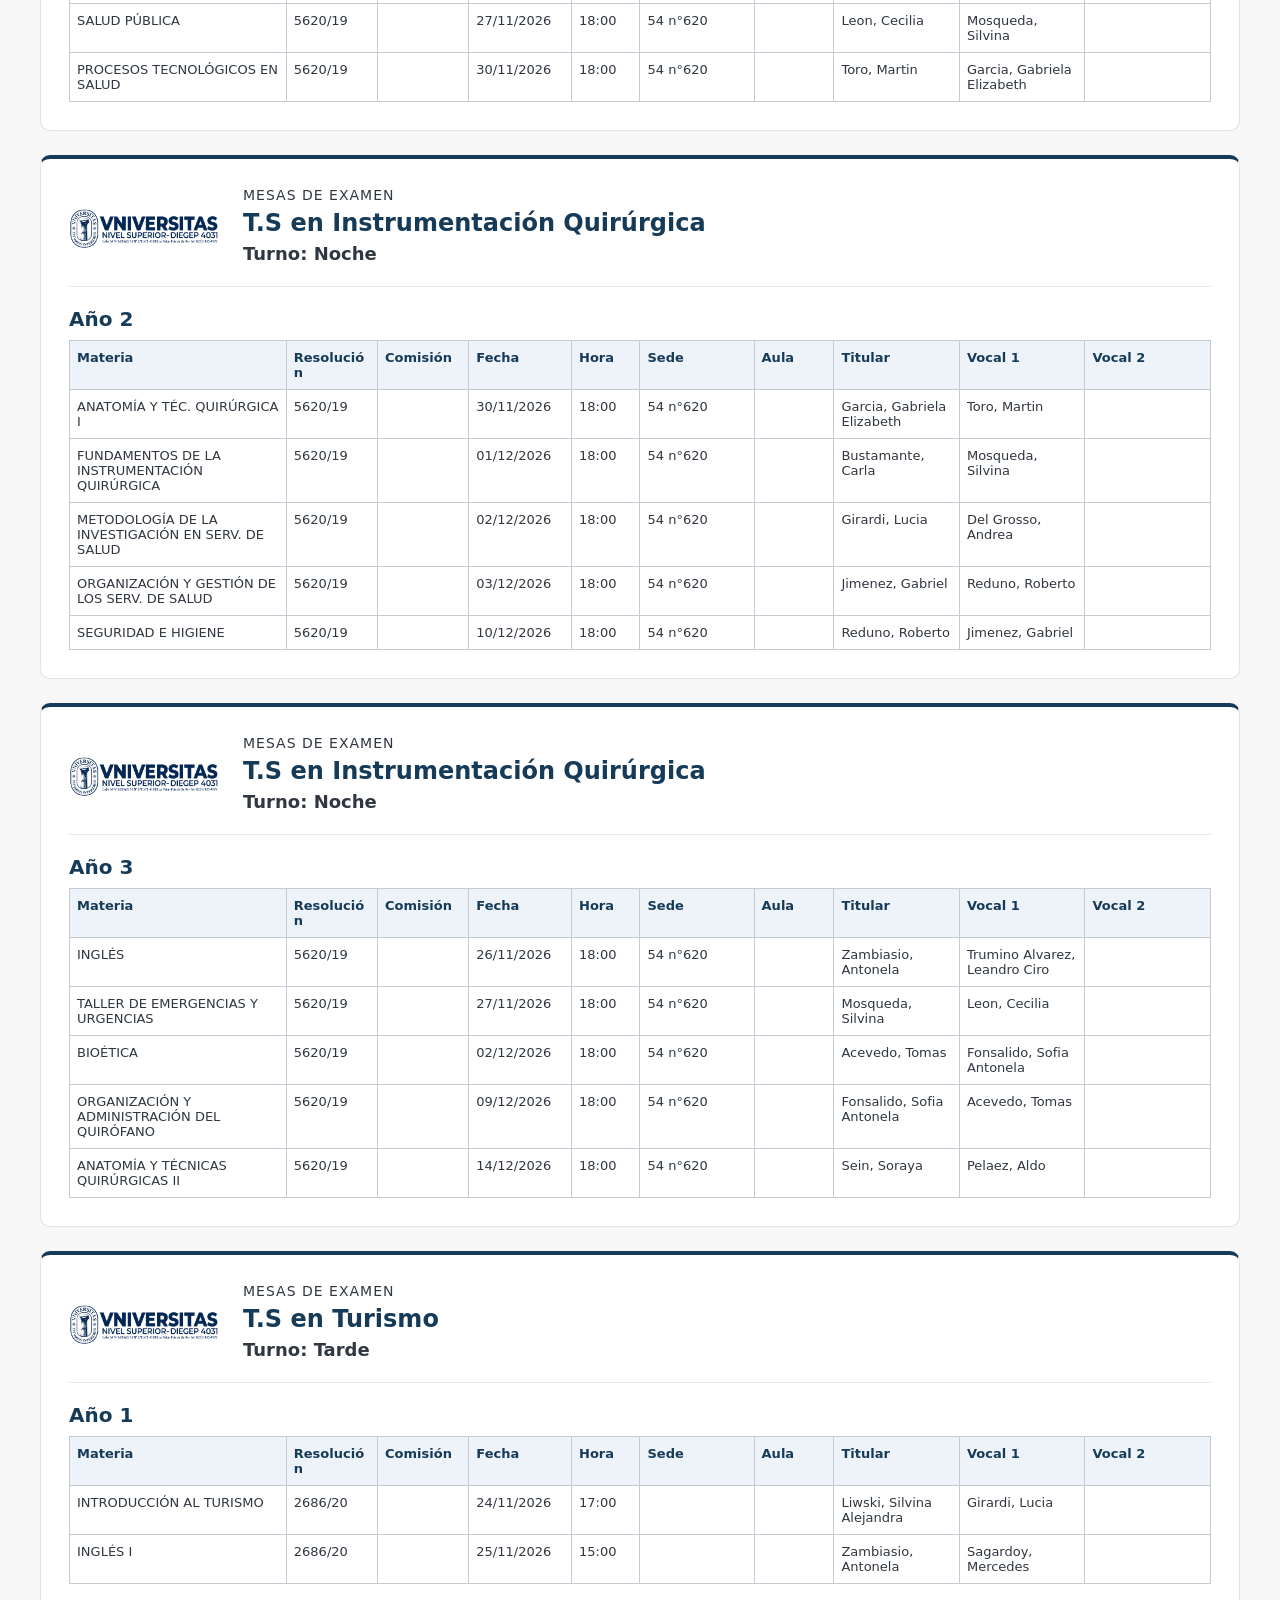
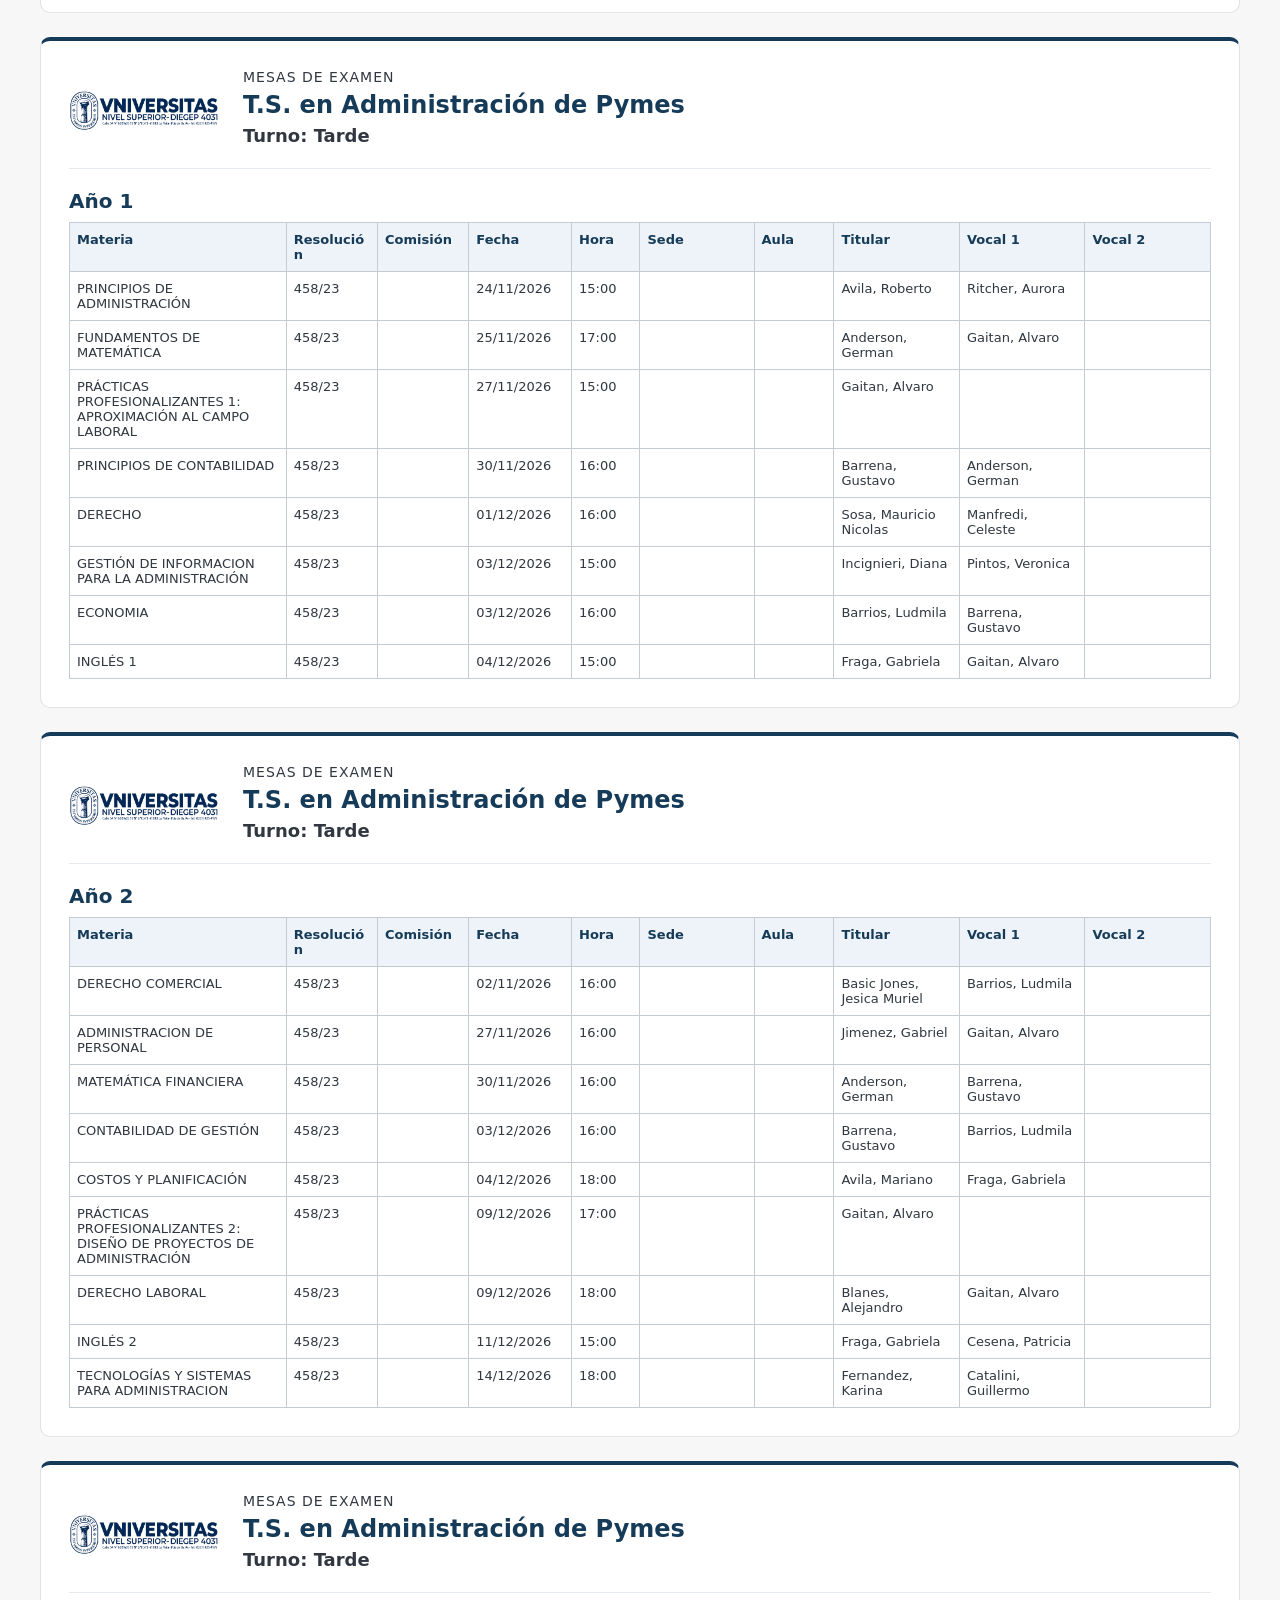
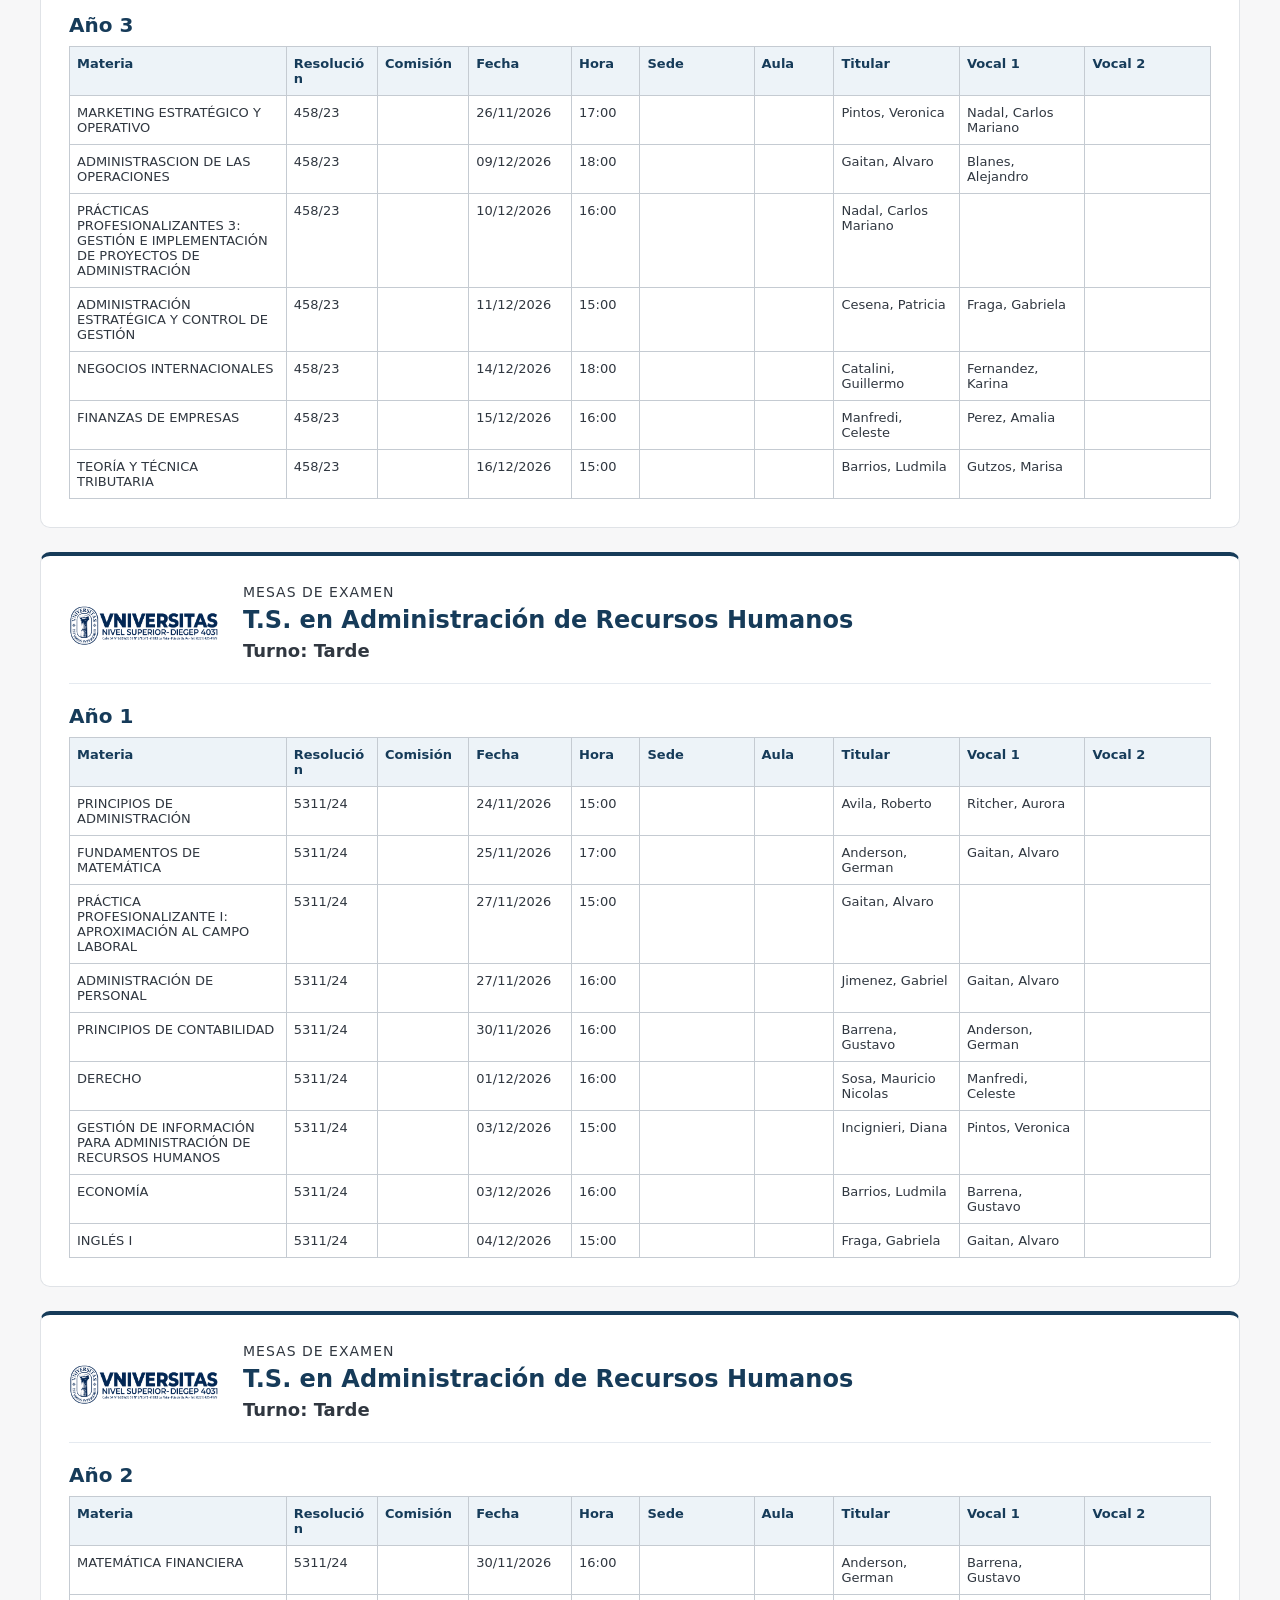
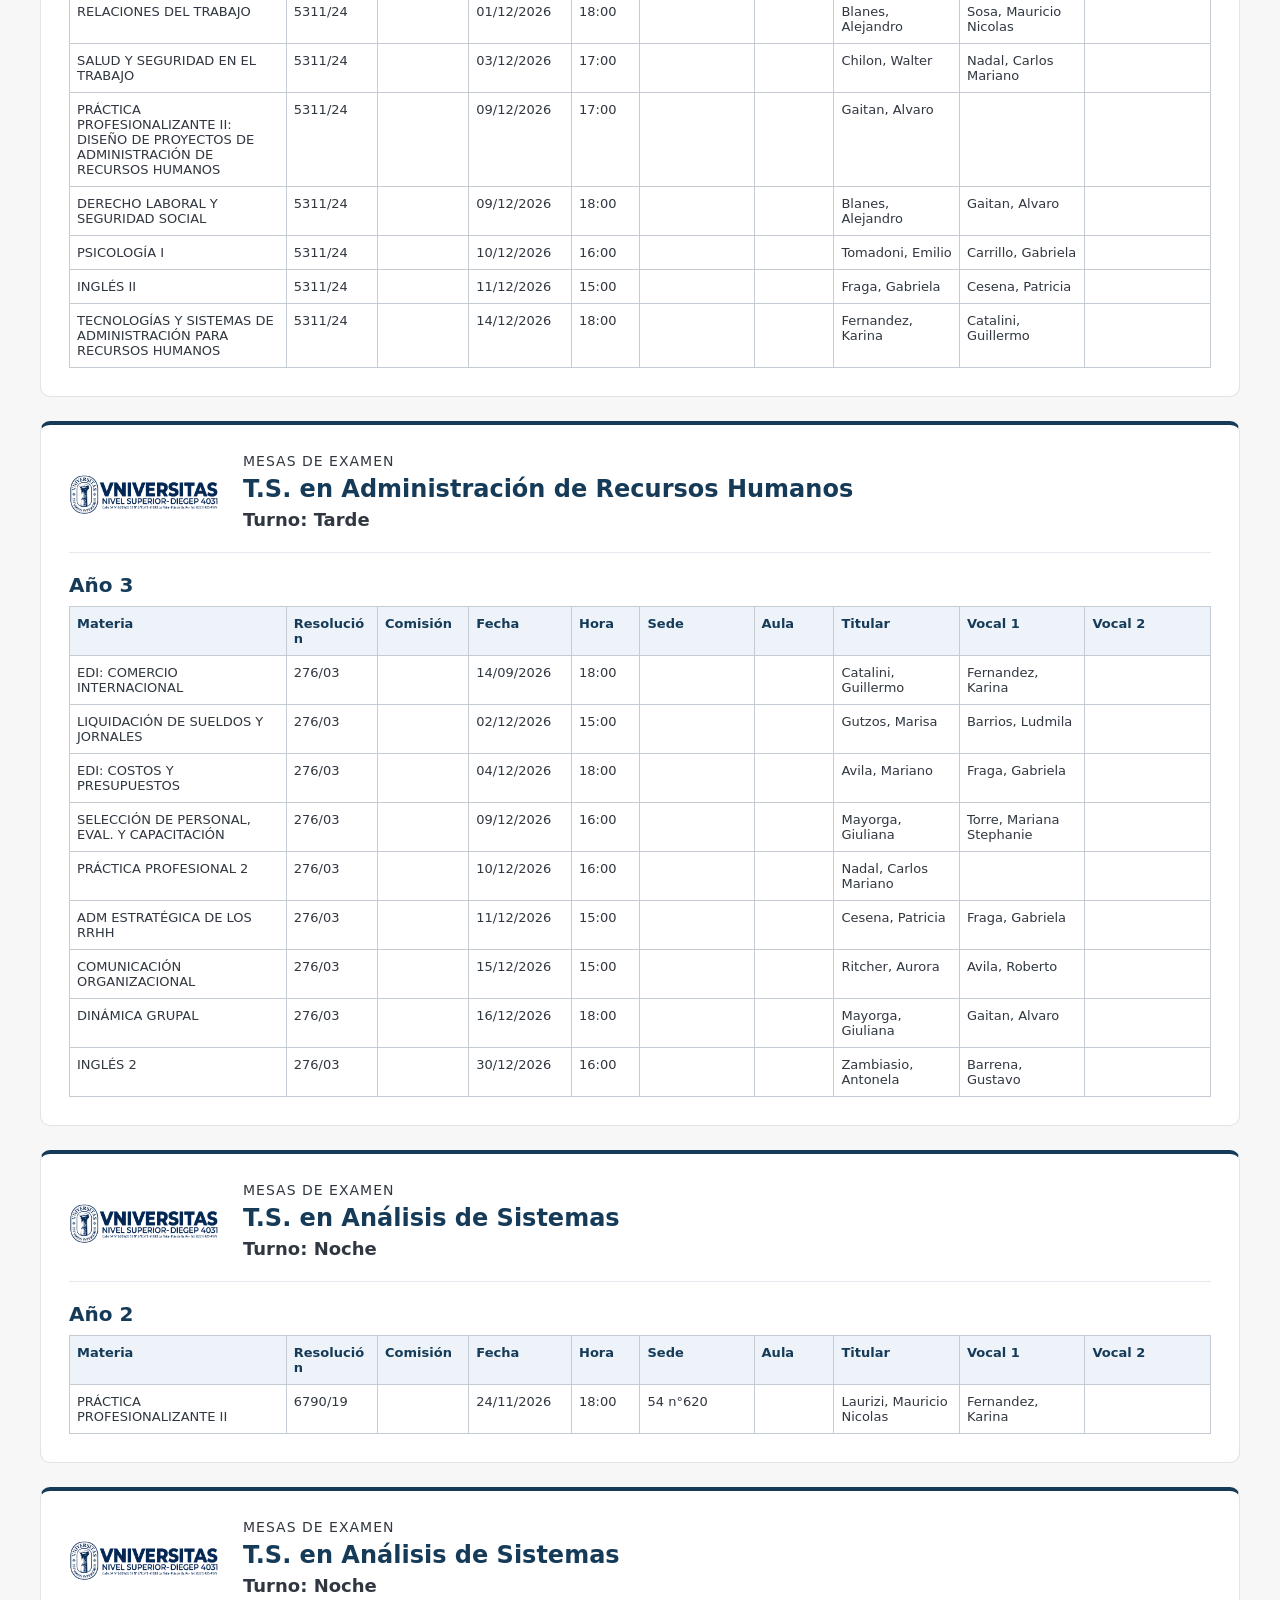
==== commit f45e3f68: "modifico ancho de columnas y dejo en blanco celdas con valores vacíos" ====
--- a/cartelera.html
+++ b/cartelera.html
@@ -36,7 +36,7 @@
     caption { text-align: left; padding: 0 0 9px; font-size: 20px; font-weight: 600; color: #163b59; }
     th, td { border: 1px solid #c5cbd2; padding: 9px 7px; text-align: left; vertical-align: top; font-size: 13px; overflow-wrap: anywhere; }
     th { background: #edf3f8; color: #163b59; font-weight: 600; }
-    .materia { width: 21%; } .plan { width: 8%; } .comision { width: 6%; }
+    .materia { width: 19%; } .plan { width: 8%; } .comision { width: 8%; white-space: nowrap; }
     .fecha { width: 9%; } .hora { width: 6%; } .sede { width: 10%; } .aula { width: 7%; } .persona { width: 11%; }
     @media (max-width: 650px) {
       .header-institucional { padding: 8px 16px; }
@@ -157,9 +157,12 @@
         const fila = document.createElement('tr');
         const fecha = mesa.fecha.split('-').reverse().join('/');
         const valores = [mesa.materia, mesa.resolucion, mesa.comision, fecha, mesa.hora,
-          mesa.sede || 'A confirmar', mesa.aula || 'A confirmar',
+          mesa.sede ?? '', mesa.aula ?? '',
           mesa.docente, mesa.vocal1 ?? mesa.vocal ?? '', mesa.vocal2 ?? ''];
-        valores.forEach(valor => fila.append(texto('td', valor || '—')));
+        valores.forEach((valor, indice) => {
+          const opcional = [2, 5, 6, 8, 9].includes(indice);
+          fila.append(texto('td', opcional ? (valor ?? '') : (valor || '—')));
+        });
         cuerpo.append(fila);
       });
       tabla.append(cuerpo);
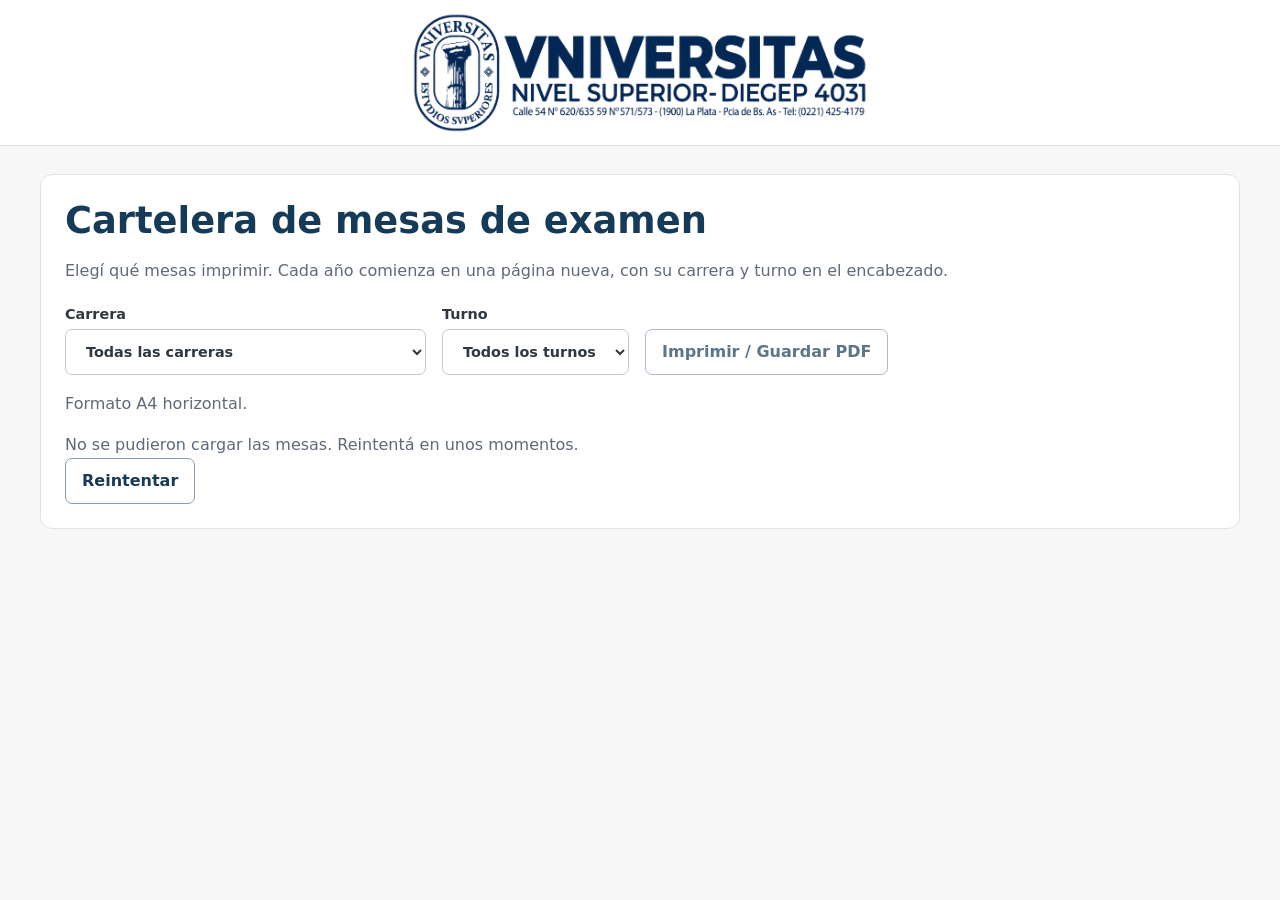
==== commit aa539c72: "modifico la cartelera para mostrar la reso /25 de radiología" ====
--- a/cartelera.html
+++ b/cartelera.html
@@ -89,6 +89,7 @@
     <button id="reintentar" type="button" hidden>Reintentar</button>
   </section>
   <main id="cartelera" aria-label="Mesas para imprimir" aria-busy="true"></main>
+  <script src="./mesas-tarjetas.js"></script>
   <script>
     const comparar = new Intl.Collator('es', { numeric: true, sensitivity: 'base' });
     const ui = Object.fromEntries(['carrera', 'turno', 'filtros', 'imprimir', 'estado', 'reintentar', 'cartelera']
@@ -156,7 +157,7 @@
         comparar.compare(a.materia, b.materia) || comparar.compare(a.comision, b.comision)).forEach(mesa => {
         const fila = document.createElement('tr');
         const fecha = mesa.fecha.split('-').reverse().join('/');
-        const valores = [mesa.materia, mesa.resolucion, mesa.comision, fecha, mesa.hora,
+        const valores = [mesa.materia, obtenerResolucionesMesa(mesa).join(' y '), mesa.comision, fecha, mesa.hora,
           mesa.sede ?? '', mesa.aula ?? '',
           mesa.docente, mesa.vocal1 ?? mesa.vocal ?? '', mesa.vocal2 ?? ''];
         valores.forEach((valor, indice) => {
